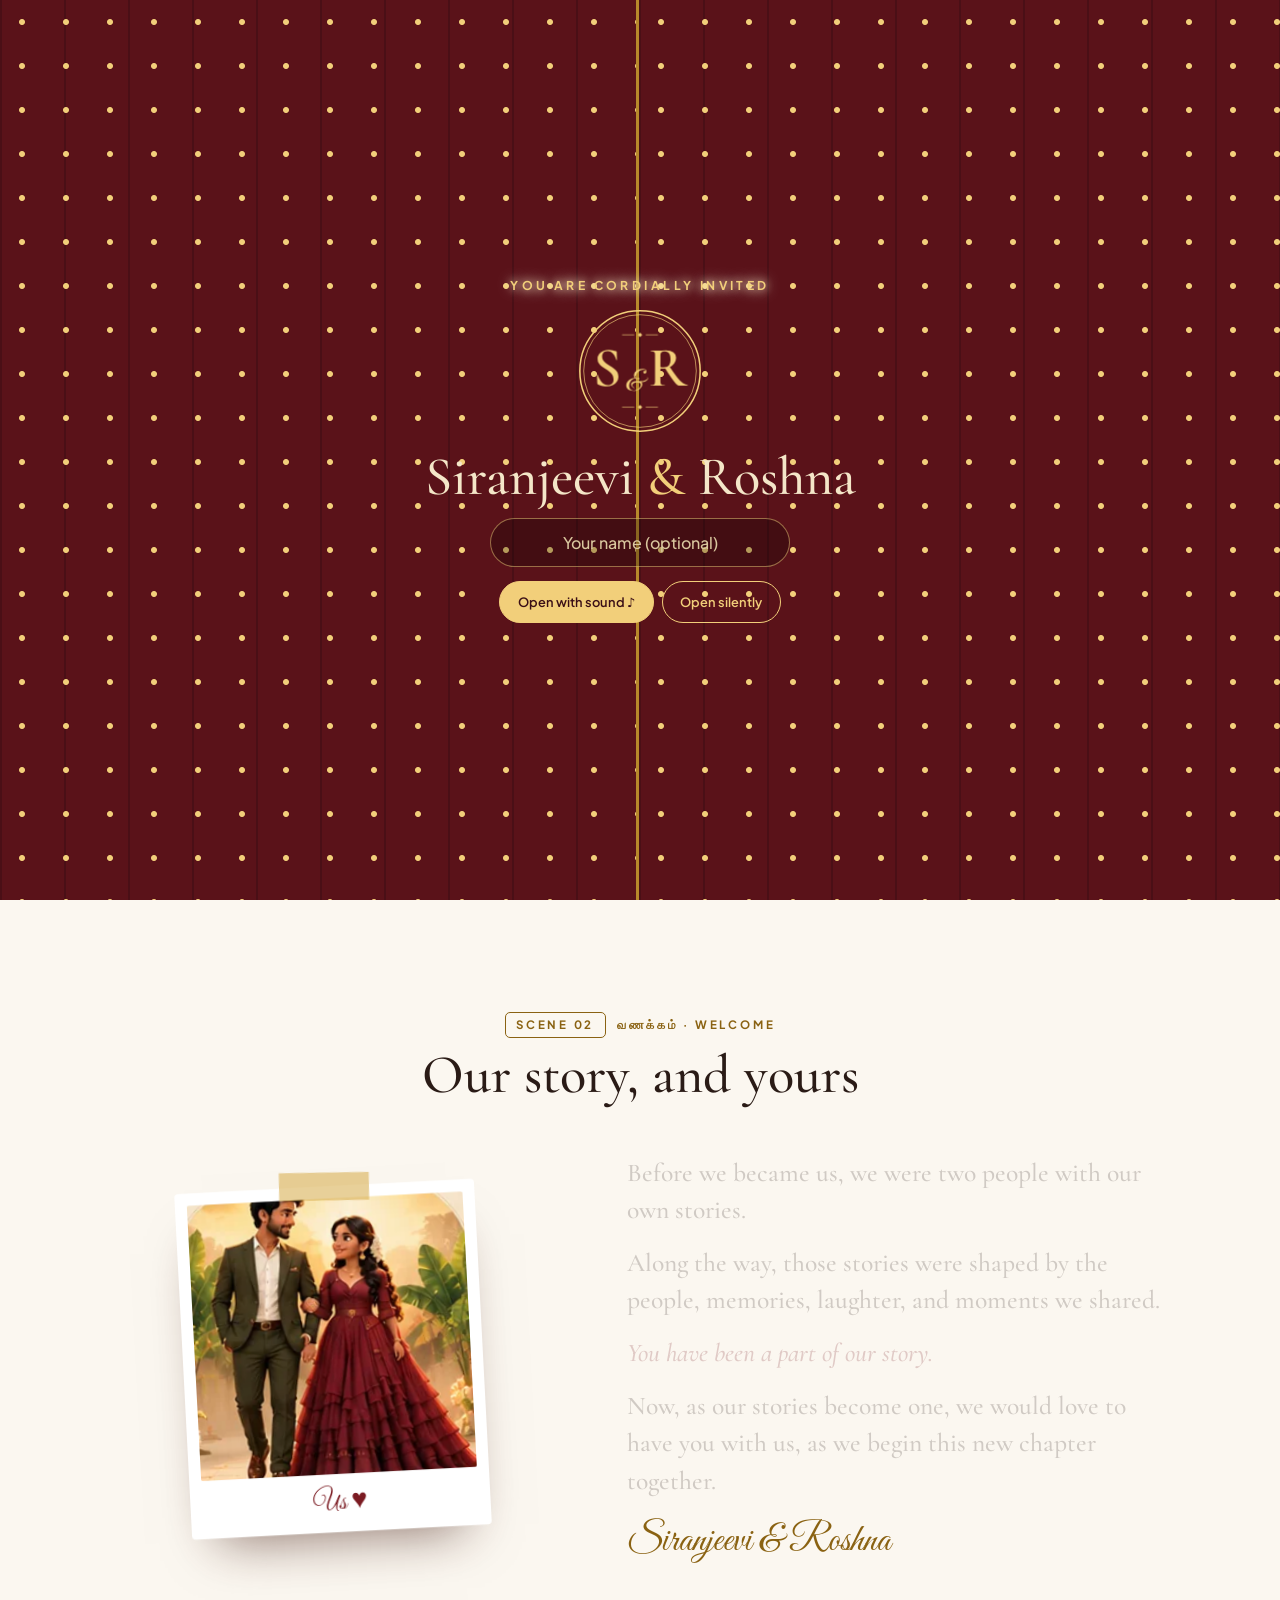
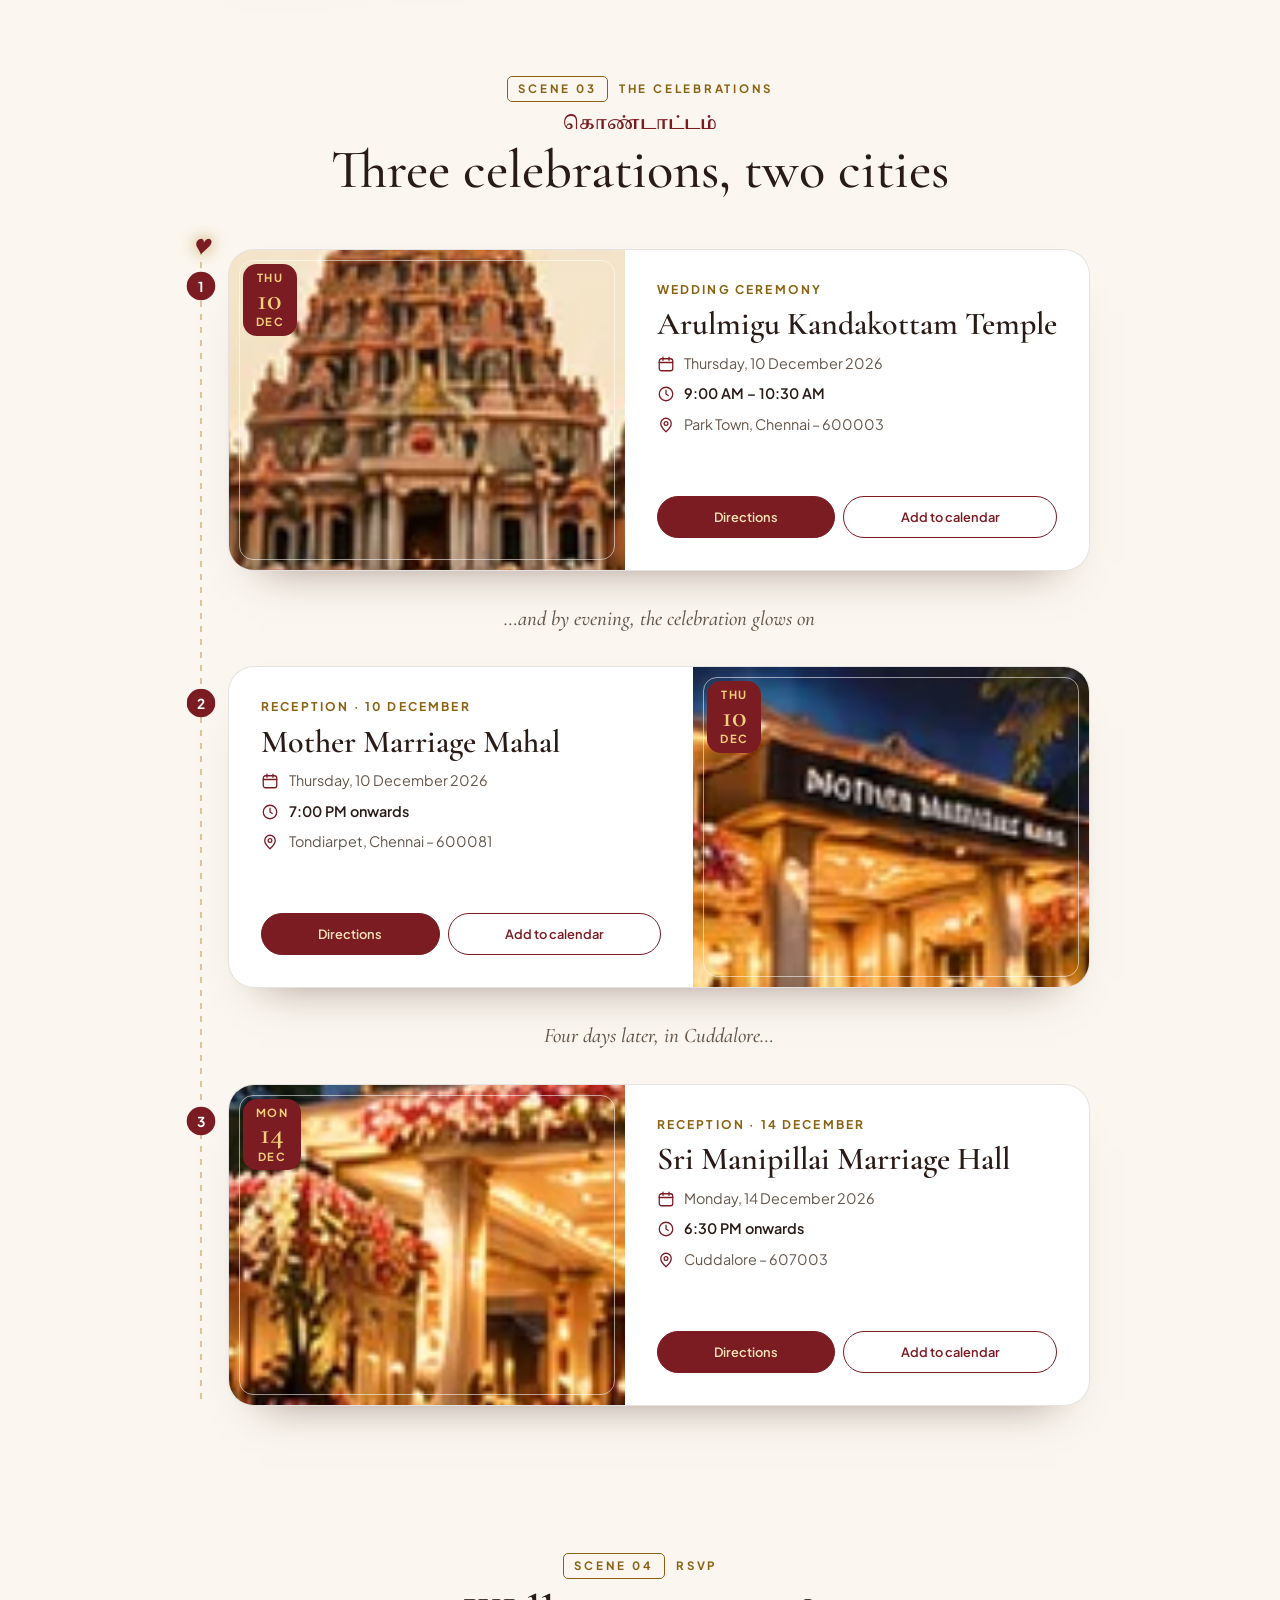
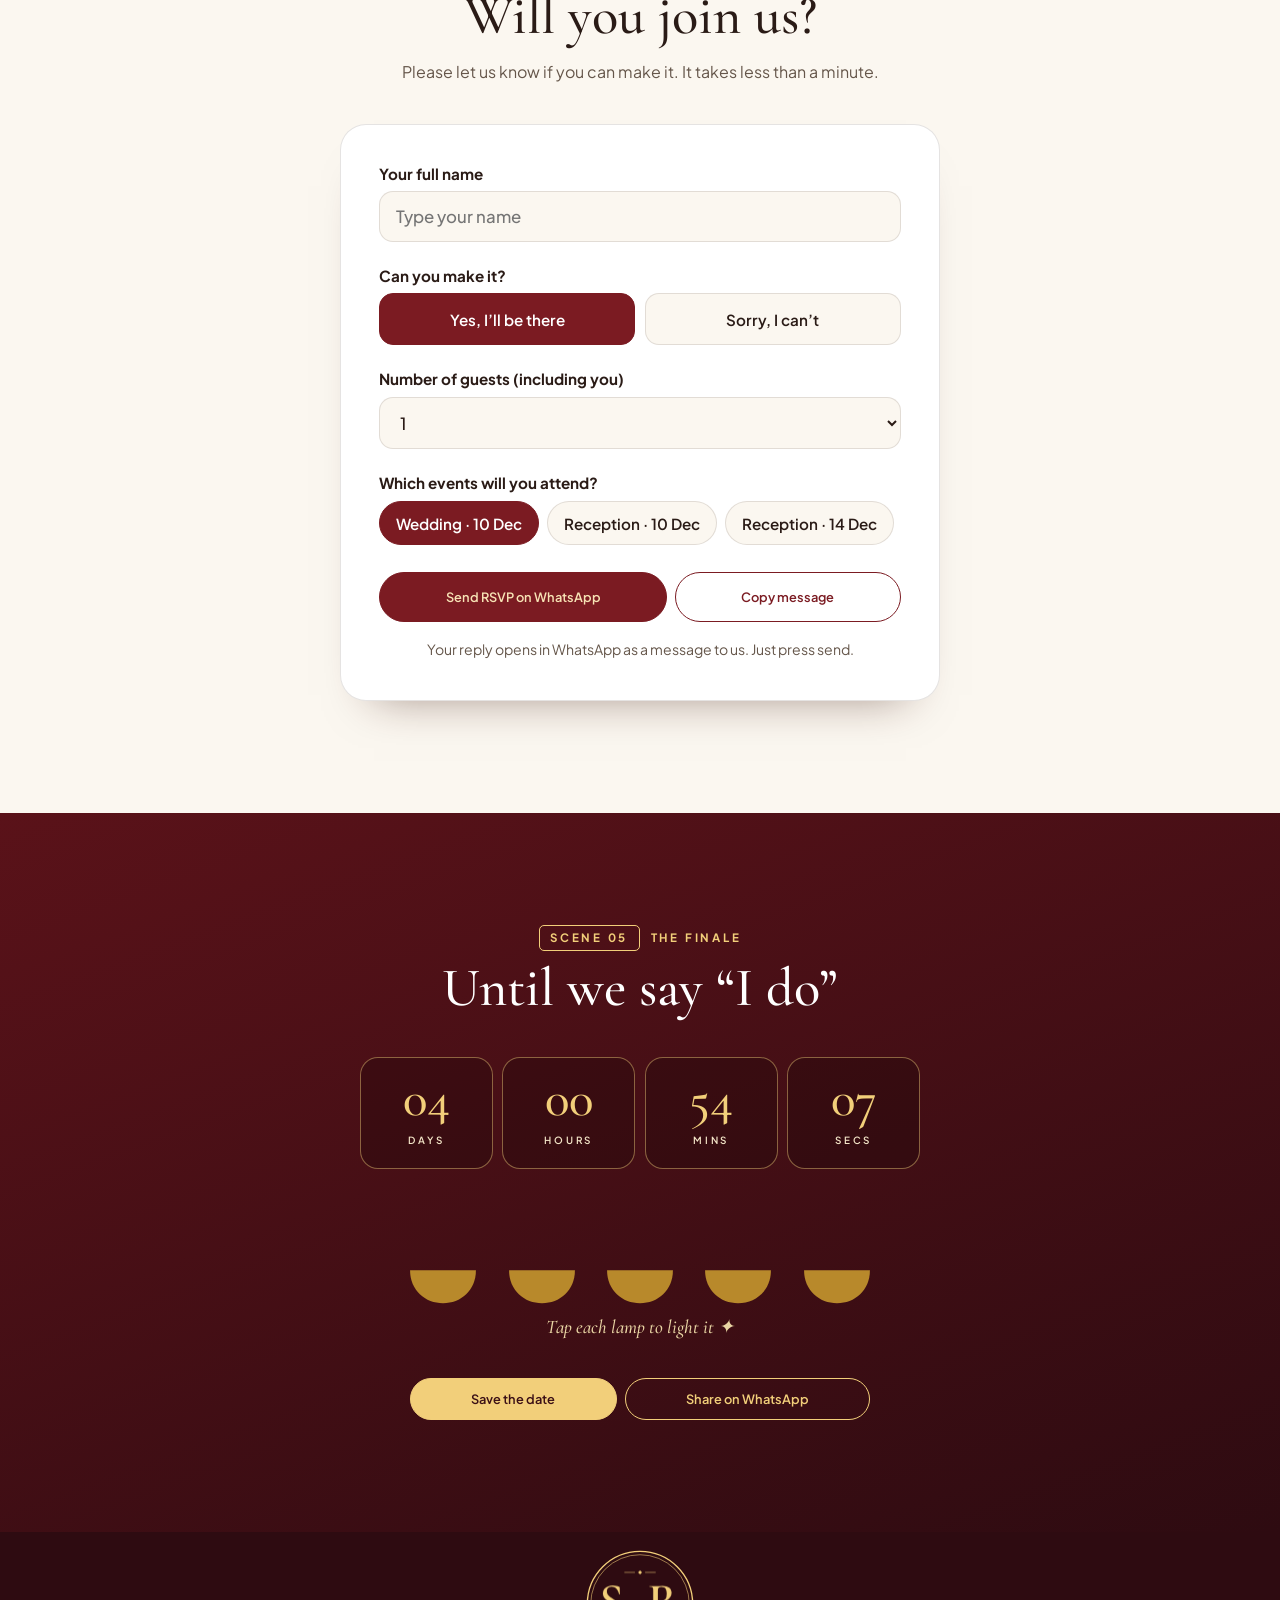
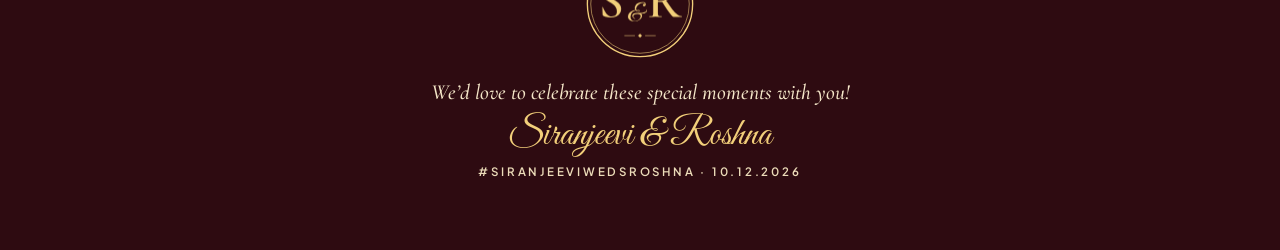
==== index.html @ 7386d0c7 "Rename Siranjeevi & Roshna · Wedding Storyboard.html to index.html" ====
<!DOCTYPE html>
<html lang="en">
<head>
<meta charset="utf-8">
<meta name="viewport" content="width=device-width, initial-scale=1, viewport-fit=cover">
<meta name="theme-color" content="#2e0b11">
<title>Siranjeevi &amp; Roshna · Wedding Storyboard</title>
<link rel="preconnect" href="https://fonts.googleapis.com"><link rel="preconnect" href="https://fonts.gstatic.com" crossorigin>
<link href="https://fonts.googleapis.com/css2?family=Cormorant+Garamond:ital,wght@0,500;0,600;1,500&family=Great+Vibes&family=Noto+Serif+Tamil:wght@600&family=Plus+Jakarta+Sans:wght@400;500;600;700&display=swap" rel="stylesheet">
<style>
:root{box-sizing:border-box;padding-top:env(safe-area-inset-top,0px);padding-bottom:env(safe-area-inset-bottom,0px);color-scheme:light dark;
--bg:#FBF7F0;--ink:#2A1B16;--mute:#65564a;--gt:#8a6212;--card:#fff;--line:rgba(42,27,22,.12);--mar:#7B1B22;--btn:#7B1B22;--gold:#B8892B;--nav:rgba(251,247,240,.82);
--sans:'Plus Jakarta Sans',system-ui,sans-serif;--serif:'Cormorant Garamond',Georgia,serif;--tam:'Noto Serif Tamil',serif;--script:'Great Vibes',cursive}
@media(prefers-color-scheme:dark){:root:not([data-theme="light"]){--bg:#17110f;--ink:#f1e6d3;--mute:#d2c3ad;--gt:#e2b85a;--card:#221815;--line:rgba(241,230,211,.14);--mar:#e49a9f;--nav:rgba(23,17,15,.82)}}
:root[data-theme="dark"]{--bg:#17110f;--ink:#f1e6d3;--mute:#d2c3ad;--gt:#e2b85a;--card:#221815;--line:rgba(241,230,211,.14);--mar:#e49a9f;--nav:rgba(23,17,15,.82)}
*,*::before,*::after{box-sizing:inherit}
html{scroll-behavior:smooth;scroll-padding-top:calc(env(safe-area-inset-top,0px) + 20px);background:linear-gradient(#c4743a 50%,#2e0b11 50%);min-height:100%}
body{margin:0;background:var(--bg);color:var(--ink);font:400 1rem/1.65 var(--sans);overflow-x:hidden;-webkit-font-smoothing:antialiased}
.L{position:absolute;will-change:transform}
a:focus-visible,button:focus-visible{outline:2px solid var(--gold);outline-offset:3px}

/* hero */
.hero{--H:clamp(640px,100svh,1000px);position:relative;height:var(--H);overflow:hidden;background:#c4743a}
.hbg{left:0;right:0;top:-12%;bottom:0}
.hbg::before{content:"";position:absolute;inset:0;background:var(--bg-img) center/cover;filter:blur(28px) brightness(.85);scale:1.2}
.himg{position:absolute;top:0;left:50%;translate:-50% 0;height:100%;width:auto;max-width:none;display:block;animation:kb 20s ease-in-out infinite alternate;-webkit-mask-image:linear-gradient(90deg,transparent,#000 10%,#000 90%,transparent);mask-image:linear-gradient(90deg,transparent,#000 10%,#000 90%,transparent)}
@keyframes kb{to{scale:1.05}}
.hero::after{content:"";position:absolute;inset:auto 0 0;height:34%;background:linear-gradient(transparent,rgba(30,12,6,.6));pointer-events:none}
.hero-t{position:absolute;left:0;right:0;top:9%;text-align:center;padding:0 1rem;z-index:2;color:#2b1a12}
.hero-t::before{content:"";position:absolute;inset:-34px 2% -22px;background:radial-gradient(ellipse at center,rgba(255,247,226,.95) 0,rgba(255,247,226,.88) 50%,rgba(255,247,226,0) 76%);z-index:-1}
.kick{margin:0;font:700 .76rem var(--sans);letter-spacing:.28em;text-transform:uppercase;text-shadow:0 0 8px #fff4d6,0 0 16px #fff4d6}
.hero h1{margin:.5rem 0;font:500 clamp(3rem,min(14vw,9svh),5.4rem)/.95 var(--serif)}
.hero h1 span{display:block}.hero h1 em{display:block;font-size:.5em;color:#a8761e;line-height:1.1}
.hero-t>*{animation:up 1.2s cubic-bezier(.2,.7,.2,1) both}.hero-t>:nth-child(2){animation-delay:.2s}.hero-t>:nth-child(3){animation-delay:.4s}
@keyframes up{from{opacity:0;translate:0 22px}}
.hero-b{position:absolute;left:0;right:0;bottom:calc(1.3rem);display:flex;flex-direction:column;align-items:center;gap:.8rem;z-index:2}
.chip{display:flex;flex-wrap:wrap;justify-content:center;gap:.2rem .8rem;padding:.6rem 1.1rem;border-radius:30px;background:rgba(30,12,6,.42);backdrop-filter:blur(8px);-webkit-backdrop-filter:blur(8px);border:1px solid rgba(255,230,170,.4);color:#fff;font:600 .74rem var(--sans);letter-spacing:.04em;white-space:nowrap}
.chip span+span::before{content:"·";margin-right:.8rem;color:#f2cf7a}
.cue{color:#fff;font:600 .66rem var(--sans);letter-spacing:.3em;text-transform:uppercase;text-decoration:none;animation:bob 1.8s ease-in-out infinite}
@keyframes bob{50%{translate:0 6px}}

/* sections */
.sec{position:relative;padding:clamp(4rem,10vw,7rem) 1.25rem}
.wrap{max-width:1040px;margin:0 auto}
.eb{margin:0;text-align:center;font:700 .76rem var(--sans);letter-spacing:.28em;text-transform:uppercase;color:var(--gt)}
h2{margin:.5rem 0 0;text-align:center;font:500 clamp(2.2rem,6vw,3.4rem)/1.1 var(--serif)}
.ta{display:block;margin-bottom:.2rem;font:600 1.1rem var(--tam);color:var(--mar)}
.lead{max-width:540px;margin:.8rem auto 0;text-align:center;color:var(--mute)}

/* note */
.split{display:grid;gap:3rem;align-items:center;margin-top:3rem}
.polaroid{position:relative;width:min(300px,78%);margin:0 auto;background:#fff;padding:12px 12px 58px;rotate:-3deg;box-shadow:0 30px 50px -28px rgba(60,20,10,.6);border-radius:4px}
.polaroid::before{content:"";position:absolute;left:50%;top:-14px;width:90px;height:28px;translate:-50% 0;rotate:2deg;background:rgba(214,170,70,.55)}
.polaroid img{display:block;width:100%;aspect-ratio:1;object-fit:cover;border-radius:2px}
.polaroid span{position:absolute;left:0;right:0;bottom:12px;text-align:center;font:400 1.7rem var(--script);color:#7B1B22}
.note p{margin:0 0 1rem;font:500 clamp(1.3rem,3.4vw,1.6rem)/1.45 var(--serif)}
.note p:nth-child(3){font-style:italic;color:var(--mar)}
.sig{font:400 2.4rem/1.2 var(--script);color:var(--gt);margin-top:1.2rem}
@media(min-width:860px){.split{grid-template-columns:1fr 1.25fr;gap:5rem}}

/* events */
.grid{display:grid;gap:1.4rem;margin-top:3rem}
@media(min-width:860px){.grid{grid-template-columns:repeat(3,1fr)}}
.ec{display:flex;flex-direction:column;background:var(--card);border:1px solid var(--line);border-radius:26px;overflow:hidden;box-shadow:0 28px 44px -34px rgba(60,20,10,.5)}
.ph{position:relative;aspect-ratio:16/10;background:#e9d9b8}
.ph img{width:100%;height:100%;object-fit:cover;display:block}
.dt{position:absolute;left:14px;top:14px;padding:.45rem .8rem;border-radius:14px;background:var(--btn);color:#f2cf7a;text-align:center;font:700 .62rem/1.2 var(--sans);letter-spacing:.14em}
.dt small{display:block;font-size:.7rem}.dt b{display:block;font:600 1.9rem/1 var(--serif);letter-spacing:0}
.bd{display:flex;flex-direction:column;gap:.6rem;flex:1;padding:1.3rem 1.3rem 1.4rem}
.tag{font:700 .75rem var(--sans);letter-spacing:.18em;text-transform:uppercase;color:var(--gt)}
.bd h3{margin:0;font:600 1.7rem/1.15 var(--serif)}
.ro{display:flex;gap:.6rem;align-items:flex-start;font-size:.9rem;line-height:1.45;color:var(--mute)}
.ro b{color:var(--ink);font-weight:600}
.ro svg{width:18px;height:18px;flex:none;margin-top:2px;fill:none;stroke:var(--mar);stroke-width:1.7;stroke-linecap:round;stroke-linejoin:round}
.btns{display:flex;flex-wrap:wrap;gap:.5rem;margin-top:auto;padding-top:.8rem}
.b{cursor:pointer;display:inline-flex;align-items:center;justify-content:center;gap:.4rem;flex:1 1 auto;padding:.75rem 1.1rem;border-radius:30px;font:600 .8rem var(--sans);text-decoration:none;border:1px solid var(--btn);color:var(--btn);background:transparent;transition:.25s}
.b.s{background:var(--btn);color:#f7e3b5}.b:hover{background:#a3262f;border-color:#a3262f;color:#fff}
@media(prefers-color-scheme:dark){:root:not([data-theme="light"]) .b:not(.s){color:#f0c0c4;border-color:#f0c0c4}}

/* countdown + footer */
#date{background:linear-gradient(160deg,#5a1219,#2e0b11);color:#f4e6c8;text-align:center}
#date h2{color:#fff}#date .ta{color:#f2cf7a}
.cd{display:grid;grid-template-columns:repeat(4,1fr);gap:.6rem;max-width:560px;margin:2.4rem auto}
.cd div{border:1px solid rgba(242,207,122,.45);border-radius:18px;padding:1rem 0;background:rgba(0,0,0,.2)}
.cd strong{display:block;font:500 clamp(2.2rem,9vw,3.2rem)/1 var(--serif);color:#f2cf7a}
.cd small{font:600 .62rem var(--sans);letter-spacing:.28em;text-transform:uppercase}
#date .btns{justify-content:center;max-width:460px;margin:0 auto}
#date .b{color:#f2cf7a;border-color:#f2cf7a}#date .b.s{background:#f2cf7a;color:#3a0f16}
footer{background:#2e0b11;color:#f4e6c8;text-align:center;padding:1rem 1.25rem 4rem}
.seal{display:block;width:112px;height:112px;margin:0 auto 1.2rem}
footer .sig{margin:0;color:#f2cf7a}footer p{margin:.4rem 0}
.hash{font:600 .72rem var(--sans);letter-spacing:.24em;text-transform:uppercase;color:#ecdcb9}

/* rsvp */
.rf{max-width:600px;margin:2.4rem auto 0;background:var(--card);border:1px solid var(--line);border-radius:26px;padding:clamp(1.3rem,5vw,2.4rem);box-shadow:0 28px 44px -34px rgba(60,20,10,.5)}
.fd{margin:0 0 1.5rem;border:0;padding:0;min-width:0}
.fd label,.fd legend{display:block;margin:0 0 .55rem;padding:0;font:700 .95rem var(--sans);color:var(--ink)}
.rf input[type=text],.rf select{width:100%;font:500 1.05rem var(--sans);color:var(--ink);background:var(--bg);border:1.5px solid var(--line);border-radius:14px;padding:.85rem 1rem;outline:0}
.rf input[type=text]:focus,.rf select:focus{border-color:var(--btn)}
.seg{display:grid;grid-template-columns:1fr 1fr;gap:.6rem}.chs{display:flex;flex-wrap:wrap;gap:.5rem}
.seg label,.chs label{margin:0;position:relative}.seg input,.chs input{position:absolute;opacity:0}
.seg span,.chs span{display:flex;align-items:center;justify-content:center;text-align:center;min-height:52px;padding:.6rem .8rem;border:1.5px solid var(--line);border-radius:14px;font:600 .95rem var(--sans);color:var(--ink);background:var(--bg);cursor:pointer;transition:.2s}
.chs span{min-height:44px;border-radius:24px;padding:.5rem 1rem}
.seg input:checked+span,.chs input:checked+span{background:var(--btn);border-color:var(--btn);color:#fff}
.seg input:focus-visible+span,.chs input:focus-visible+span{outline:2px solid var(--gold);outline-offset:2px}
#res{display:none;margin-top:1.2rem;padding:1rem 1.1rem;border-radius:14px;background:var(--bg);border:1.5px dashed var(--gt);white-space:pre-wrap;font-size:.95rem;color:var(--ink)}
.rf .btns{padding-top:.2rem}.rf .b{min-height:50px}
.hint{text-align:center;color:var(--mute);font-size:.88rem;margin:1rem 0 0}
/* motion */
.prog{position:fixed;top:0;left:0;right:0;height:3px;z-index:60;background:linear-gradient(90deg,#b8892b,#f2cf7a);transform-origin:0 50%;scale:0 1}
.lg-r{stroke-dasharray:600;stroke-dashoffset:600;animation:draw 2.2s .2s cubic-bezier(.6,.1,.2,1) forwards}
.lg-r2{stroke-dasharray:560;stroke-dashoffset:560;animation:draw 2.2s .5s cubic-bezier(.6,.1,.2,1) forwards}
@keyframes draw{to{stroke-dashoffset:0}}
.lg-l{opacity:0;animation:fadeIn 1s 1.1s forwards}@keyframes fadeIn{to{opacity:1}}
.brand{transition:scale .35s}.brand:hover{scale:1.1}
.seal{transition:rotate 1s cubic-bezier(.2,.7,.2,1)}.seal:hover{rotate:360deg}
.pt{position:absolute;inset:0;overflow:hidden;pointer-events:none;z-index:1}
.pt i{position:absolute;top:-20px;width:11px;height:7px;border-radius:70% 30% 70% 30%;opacity:.9;animation:fall var(--d) linear infinite}
@keyframes fall{to{transform:translate3d(var(--x),105svh,0) rotate(540deg)}}
.himg{margin-left:calc(var(--mx,0)*-18px);margin-top:calc(var(--my,0)*-8px);transition:margin .4s ease-out}
.hero-t{transform:translate(calc(var(--mx,0)*10px),calc(var(--my,0)*6px));transition:transform .4s ease-out}
.ec.rv{transition:opacity .9s,translate .9s cubic-bezier(.2,.7,.2,1),transform .25s ease-out,box-shadow .35s}
.ec:hover{box-shadow:0 36px 50px -30px rgba(60,20,10,.6)}
.ph{overflow:hidden}.ph img{transition:scale .9s cubic-bezier(.2,.7,.2,1)}.ec:hover .ph img{scale:1.08}
.ph::after{content:"";position:absolute;inset:0;background:linear-gradient(105deg,transparent 40%,rgba(255,255,255,.35) 50%,transparent 60%);translate:-120% 0;transition:translate .9s;pointer-events:none}
.ec:hover .ph::after{translate:120% 0}
.dt{transition:scale .3s cubic-bezier(.3,1.6,.5,1)}.ec:hover .dt{scale:1.1}
.b{position:relative;overflow:hidden}.b:hover{translate:0 -2px}.b:active{scale:.97}
.rpl{position:absolute;border-radius:50%;background:rgba(255,255,255,.45);scale:0;animation:rp .6s ease-out forwards;pointer-events:none}
@keyframes rp{to{scale:4;opacity:0}}
.polaroid{cursor:pointer;transition:rotate .5s cubic-bezier(.3,1.6,.5,1),scale .4s}.polaroid:hover{rotate:0deg;scale:1.04}
.heart{position:fixed;z-index:70;pointer-events:none;font-size:1.5rem;animation:hf 1.4s ease-out forwards}
@keyframes hf{to{transform:translate(var(--x),-170px) rotate(var(--r));opacity:0}}
.conf{position:fixed;top:-16px;z-index:80;width:9px;height:14px;border-radius:2px;pointer-events:none;animation:cf var(--d) ease-in forwards}
@keyframes cf{to{transform:translate3d(var(--x),110vh,0) rotate(var(--r))}}
.cd strong{width:fit-content;margin:0 auto}.cd strong.flip{animation:flip .5s}
@keyframes flip{from{opacity:0;translate:0 -40%}}
.side a.on::before{animation:pulse 2s infinite}@keyframes pulse{50%{box-shadow:0 0 0 6px rgba(123,27,34,.2)}}
.rv-l{translate:-40px 0}.rv-r{translate:40px 0}
@media(prefers-reduced-motion:reduce){.pt,.prog,.conf,.heart{display:none}.lg-r,.lg-r2{animation:none;stroke-dashoffset:0}.lg-l{animation:none;opacity:1}.himg,.hero-t{transition:none}.ec:hover .ph img{scale:none}.side a.on::before{animation:none}}
.rv{opacity:0;translate:0 26px;transition:opacity .9s,translate .9s cubic-bezier(.2,.7,.2,1)}.rv.in{opacity:1;translate:none}
@media(prefers-reduced-motion:reduce){.rv{opacity:1;translate:none;transition:none}.himg,.hero-t>*,.cue{animation:none}html{scroll-behavior:auto}}

body.lock{overflow:hidden}body.lock .hero-t>*{animation-play-state:paused}
#gate{position:fixed;inset:0;z-index:100;display:grid;place-items:center;perspective:1500px;overflow:hidden;transition:visibility 0s 2s}
#gate.go{visibility:hidden;pointer-events:none}
.door{position:absolute;top:0;bottom:0;width:50.3%;background:radial-gradient(circle,#f2cf7a 0 2.5px,transparent 3.5px) 0 0/44px 44px,repeating-linear-gradient(90deg,#4a0f16 0 2px,#5a1219 2px 64px);transition:transform 1.8s cubic-bezier(.7,0,.2,1)}
.door.l{left:0;transform-origin:0 50%;border-right:3px solid #b8892b}.door.r{right:0;transform-origin:100% 50%;border-left:3px solid #b8892b}
#gate.go .l{transform:rotateY(-110deg)}#gate.go .r{transform:rotateY(110deg)}
.gc{position:relative;z-index:2;display:grid;justify-items:center;gap:.9rem;padding:1.5rem;text-align:center;color:#f4e6c8;transition:opacity .6s,scale 1.2s}
#gate.go .gc{opacity:0;scale:1.5}.gl{width:128px;height:128px}
.gh{margin:0;font:500 clamp(2.2rem,9vw,3.4rem)/1 var(--serif)}.gh em{color:#f2cf7a;font-style:normal}
#gn{width:min(300px,80vw);padding:.8rem 1.1rem;border-radius:30px;border:1px solid rgba(242,207,122,.5);background:rgba(0,0,0,.25);color:#fff;font:500 1rem var(--sans);text-align:center;outline:0}
#gn::placeholder{color:#d9c79e}#gn:focus{border-color:#f2cf7a}
#gate .b{color:#f2cf7a;border-color:#f2cf7a}#gate .b.s{background:#f2cf7a;color:#3a0f16}#gate .btns{justify-content:center;padding:0}
.brand{position:fixed;top:calc(env(safe-area-inset-top,0px) + 12px);left:12px;z-index:50;width:48px;height:48px;padding:5px;border-radius:50%;background:var(--nav);backdrop-filter:blur(12px);-webkit-backdrop-filter:blur(12px);border:1px solid var(--line);color:var(--mar);--ring:var(--gt);transition:scale .35s}.brand:hover{scale:1.1}.brand svg{display:block;width:100%;height:100%}
.hud{position:fixed;top:calc(env(safe-area-inset-top,0px) + 12px);right:12px;z-index:50;display:flex;align-items:center;gap:.6rem;height:48px;padding:0 .4rem 0 1rem;border-radius:30px;background:var(--nav);backdrop-filter:blur(12px);-webkit-backdrop-filter:blur(12px);border:1px solid var(--line);font:700 .7rem var(--sans);letter-spacing:.14em;text-transform:uppercase}
.hud em{display:none;font-style:normal;color:var(--gt)}@media(min-width:600px){.hud em{display:inline}}
#sg{display:flex;gap:4px}#sg button{width:14px;height:6px;border:0;padding:0;border-radius:4px;background:var(--line);cursor:pointer;transition:.3s}#sg button.on{width:30px;background:var(--mar)}
#mt{width:36px;height:36px;border:0;border-radius:50%;background:none;color:var(--ink);font-size:1.05rem;cursor:pointer}#mt.off{opacity:.4}
.hero{cursor:pointer}.sun{left:50%;top:4%;width:min(80vw,560px);aspect-ratio:1;translate:-50% 0;background:radial-gradient(circle,rgba(255,214,120,.75),transparent 65%);mix-blend-mode:screen;pointer-events:none}
.pet{position:fixed;z-index:90;width:12px;height:8px;border-radius:70% 30%;pointer-events:none;animation:pf 2s cubic-bezier(.3,.6,.5,1) forwards}
@keyframes pf{35%{transform:translate(calc(var(--x)*.5),-110px) rotate(calc(var(--r)*.4))}to{transform:translate(var(--x),260px) rotate(var(--r));opacity:0}}
.slate{display:flex;align-items:center;justify-content:center;gap:.7rem;margin:0;font:700 .72rem var(--sans);letter-spacing:.24em;text-transform:uppercase;color:var(--gt)}
.slate b{padding:.28rem .65rem;border:1.5px solid currentColor;border-radius:5px;font-weight:700}
.note p span{transition:opacity .35s}
.grid{display:block;position:relative;max-width:900px;margin:3rem auto 0;padding-left:38px}
.grid::before{content:"";position:absolute;left:10px;top:0;bottom:0;width:2px;background:repeating-linear-gradient(var(--gold) 0 6px,transparent 6px 13px);opacity:.45}
.sp{position:absolute;left:10px;top:0;width:2px;height:calc(var(--pg,0)*100%);background:linear-gradient(var(--gold),var(--mar))}
.sp::after{content:"♥";position:absolute;left:50%;bottom:-8px;translate:-50% 0;font-size:1.3rem;line-height:1;color:var(--mar);filter:drop-shadow(0 0 8px var(--gold));animation:hb 1.2s infinite}
@keyframes hb{50%{scale:1.3}}
.st{position:relative;margin-bottom:2.2rem}
.mk{position:absolute;left:-38px;top:26px;width:22px;height:22px;display:grid;place-items:center;border-radius:50%;background:var(--bg);border:2px solid var(--gold);font:700 .66rem var(--sans);color:var(--gt);transition:.6s}
.ec.in~.mk{background:var(--mar);border-color:var(--mar);color:#fff;scale:1.3}
.it{margin:0 0 2.2rem;text-align:center;font:italic 500 1.3rem var(--serif);color:var(--mute)}
.ph img{height:126%;margin-top:-13%}
.ph::before{content:"";position:absolute;inset:10px;z-index:2;border:1px solid rgba(255,255,255,.55);border-radius:14px;pointer-events:none}
@media(min-width:860px){.ec{flex-direction:row}.ph{flex:0 0 46%;aspect-ratio:auto;min-height:320px}.st:nth-of-type(even) .ec{flex-direction:row-reverse}.bd{padding:2rem;justify-content:center}.bd h3{font-size:2rem}}
.lamps{display:flex;justify-content:center;gap:clamp(.4rem,3vw,1.4rem);margin:2rem 0 .4rem}
.lamp{width:clamp(52px,14vw,76px);padding:0;border:0;background:none;cursor:pointer;transition:scale .3s}.lamp:hover{scale:1.08}.lamp svg{display:block;width:100%;overflow:visible}
.lamp .bw{fill:#b8892b}.lamp .fl{fill:#ffcf5a;opacity:0;transform-box:fill-box;transform-origin:50% 100%;scale:.2;transition:.6s cubic-bezier(.3,1.6,.5,1)}
.lamp.on .fl{opacity:1;scale:1;animation:fk 1s ease-in-out infinite alternate;filter:drop-shadow(0 0 10px #ffb938)}
@keyframes fk{to{scale:1.1 .92;rotate:-3deg}}
.lh{margin:0 0 1rem;color:#e9d5a4;font:italic 500 1.2rem var(--serif);min-height:1.8em}
#date.lit{background:radial-gradient(circle at 50% 65%,#80301c,#2e0b11 72%)}
@media(prefers-reduced-motion:reduce){.door,.gc{transition:none}.sp::after,.lamp.on .fl{animation:none}}
</style>
</head>
<body class="lock">
<div class="prog" id="prog"></div>
<svg width="0" height="0" style="position:absolute" aria-hidden="true"><symbol id="logo" viewBox="0 0 200 200"><circle class="lg-r" cx="100" cy="100" r="94" fill="none" stroke="var(--ring,#B8892B)" stroke-width="2.4"/><circle class="lg-r2" cx="100" cy="100" r="88" fill="none" stroke="var(--ring,#B8892B)" stroke-width="1"/><g class="lg-l"><path d="M100 40l3.5 3.5-3.5 3.5-3.5-3.5zM100 153l3.5 3.5-3.5 3.5-3.5-3.5z" fill="var(--ring,#B8892B)"/><path d="M72 43.5h19M109 43.5h19M72 156.5h19M109 156.5h19" stroke="var(--ring,#B8892B)" stroke-width="1"/><path d="M40.8 77.4Q40.8 80.8 42.5 83.3Q44.3 85.9 47.1 87.9Q49.9 89.9 53.0 91.9Q56.3 93.9 59.3 96.2Q62.3 98.4 64.3 101.4Q66.3 104.4 66.3 108.6Q66.3 113.1 63.9 116.6Q61.6 120.1 57.4 122.1Q53.2 124.1 47.6 124.1Q45.2 124.1 42.6 123.6Q40.0 123.1 37.7 122.4Q35.5 121.6 34.1 120.7Q33.7 120.4 33.5 120.1Q33.3 119.8 33.2 119.0L32.7 105.7Q32.6 105.3 33.1 105.2Q33.6 105.2 33.7 105.5Q34.7 108.2 36.1 111.2Q37.6 114.1 39.5 116.6Q41.5 119.0 44.0 120.6Q46.5 122.1 49.8 122.1Q52.0 122.1 54.0 121.3Q56.1 120.5 57.4 118.6Q58.7 116.6 58.7 113.2Q58.7 109.0 56.8 106.0Q55.0 103.1 52.1 100.9Q49.2 98.7 46.0 96.8Q42.9 94.8 40.1 92.7Q37.2 90.5 35.5 87.8Q33.7 85.0 33.7 81.1Q33.7 76.2 36.3 73.1Q39.0 70.0 43.1 68.5Q47.2 67.0 51.4 67.0Q54.4 67.0 57.3 67.6Q60.3 68.1 62.4 69.0Q63.3 69.3 63.5 69.8Q63.7 70.2 63.7 70.7L64.0 82.6Q64.0 82.9 63.5 83.0Q63.1 83.1 63.0 82.8Q62.5 81.5 61.6 79.2Q60.7 76.9 59.2 74.5Q57.6 72.1 55.2 70.4Q52.8 68.8 49.4 68.8Q46.8 68.8 44.8 69.8Q42.9 70.9 41.9 72.8Q40.8 74.7 40.8 77.4Z" fill="currentColor"/><path d="M90.1 131.1Q86.2 131.1 83.6 129.9Q81.0 128.6 79.7 126.6Q78.5 124.6 78.5 122.4Q78.5 119.8 80.0 117.3Q81.5 114.8 84.5 113.0Q87.5 111.2 91.9 110.7Q91.3 109.9 90.9 108.7Q90.6 107.6 90.6 106.6Q90.7 104.2 92.0 102.3Q93.3 100.4 95.4 99.1Q97.5 97.9 99.9 97.2Q102.3 96.5 104.4 96.5Q105.7 96.5 107.0 96.9Q108.4 97.2 109.3 98.1Q110.2 99.0 110.2 100.6Q110.2 101.9 109.4 103.0Q108.6 104.0 107.4 104.0Q106.5 104.0 105.8 103.4Q105.2 102.7 105.2 101.9Q105.2 100.9 105.8 100.3Q106.4 99.7 107.4 99.7Q107.8 99.7 108.3 100.0Q108.8 100.2 109.0 100.5Q109.0 100.3 109.0 100.0Q109.0 98.8 108.0 98.3Q107.0 97.8 105.8 97.8Q104.0 97.8 101.6 98.7Q99.1 99.6 96.8 101.6Q96.0 102.3 95.1 103.5Q94.2 104.7 93.6 106.1Q93.0 107.4 93.0 108.8Q93.0 109.9 93.4 110.6Q94.1 110.6 95.0 110.6Q95.9 110.5 96.9 110.5Q98.1 110.5 98.8 111.0Q99.4 111.5 99.4 112.2Q99.4 112.6 98.9 113.0Q98.3 113.5 97.1 113.5Q95.6 113.5 94.4 112.8Q93.2 112.1 92.5 111.4Q89.5 111.8 87.3 113.7Q85.2 115.5 84.1 118.0Q83.0 120.5 83.0 123.0Q83.0 125.0 83.8 126.7Q84.5 128.4 86.1 129.4Q87.7 130.5 90.1 130.5Q92.5 130.5 94.6 129.6Q96.6 128.7 98.1 127.3Q99.6 125.8 100.4 124.2Q101.2 122.7 101.2 121.3Q101.2 120.1 100.3 119.3Q99.5 118.5 98.1 118.1Q96.7 117.7 95.2 117.7Q93.6 117.7 92.0 118.1Q90.4 118.6 89.3 119.5Q88.2 120.4 87.9 121.7Q87.9 121.8 87.9 121.9Q87.9 122.1 87.9 122.1Q87.9 123.2 88.7 124.1Q89.4 125.1 91.0 126.0Q91.4 126.1 91.4 126.7Q91.4 127.2 91.0 126.9Q88.5 125.6 87.3 124.0Q86.1 122.4 86.1 121.0Q86.1 118.9 88.3 117.4Q90.6 115.9 94.7 115.9H102.8Q103.6 115.9 105.0 115.6Q106.5 115.3 108.0 114.7Q109.5 114.0 110.6 113.2Q111.7 112.3 111.7 111.2Q111.7 110.6 111.3 110.0Q111.2 109.8 111.2 109.6Q111.2 109.4 111.4 109.4Q111.6 109.4 111.7 109.6Q112.4 110.6 112.4 111.7Q112.4 112.9 111.5 114.0Q110.6 115.0 109.1 115.8Q107.6 116.6 105.7 117.0Q103.9 117.5 101.9 117.4Q102.8 118.1 103.2 119.1Q103.6 120.0 103.6 121.0Q103.6 122.7 102.6 124.5Q101.6 126.2 99.8 127.7Q97.9 129.2 95.5 130.1Q93.0 131.1 90.1 131.1ZM97.1 112.7Q98.7 112.7 98.7 112.1Q98.7 111.8 98.3 111.6Q97.9 111.3 97.2 111.3Q97.0 111.2 96.3 111.2Q95.7 111.2 95.0 111.2Q94.2 111.2 93.8 111.2Q94.9 112.7 97.1 112.7Z" fill="var(--ring,#B8892B)"/><path d="M160.4 123.0Q159.0 123.0 155.9 119.7Q152.9 116.3 148.5 110.0Q144.2 103.8 138.8 95.0L145.8 92.9Q153.0 103.5 158.1 109.9Q163.1 116.3 167.0 119.1Q171.0 121.9 174.6 121.9Q174.8 121.9 174.8 122.5Q174.8 123.0 174.6 123.0Q169.0 123.0 165.5 123.0Q162.0 123.0 160.4 123.0ZM140.4 67.7Q148.1 67.7 152.2 70.8Q156.4 73.8 156.4 79.1Q156.4 84.1 153.5 88.0Q150.7 92.0 146.1 94.2Q141.6 96.4 136.5 96.4Q135.3 96.4 134.1 96.4Q132.9 96.3 131.9 96.3V115.9Q131.9 118.4 132.4 119.7Q132.8 121.1 134.3 121.5Q135.7 121.9 138.6 121.9Q138.8 121.9 138.8 122.5Q138.8 123.0 138.6 123.0Q136.3 123.0 133.6 122.9Q130.9 122.8 127.6 122.8Q124.5 122.8 121.7 122.9Q118.9 123.0 116.7 123.0Q116.5 123.0 116.5 122.5Q116.5 121.9 116.7 121.9Q119.6 121.9 121.0 121.5Q122.5 121.1 123.0 119.7Q123.5 118.4 123.5 115.9V75.1Q123.5 72.6 123.0 71.3Q122.5 70.0 121.1 69.5Q119.7 69.1 116.8 69.1Q116.6 69.1 116.6 68.5Q116.6 68.0 116.8 68.0Q119.0 68.0 121.8 68.1Q124.5 68.3 127.6 68.3Q130.5 68.3 134.0 68.0Q137.5 67.7 140.4 67.7ZM147.7 82.1Q147.7 77.1 146.5 74.3Q145.4 71.6 143.2 70.5Q141.1 69.4 138.3 69.4Q134.8 69.4 133.4 70.7Q131.9 71.9 131.9 75.3V93.9Q133.1 94.1 134.6 94.2Q136.0 94.2 137.1 94.2Q142.9 94.2 145.3 91.3Q147.7 88.3 147.7 82.1Z" fill="currentColor"/></g></symbol></svg>
<div id="gate"><i class="door l"></i><i class="door r"></i>
 <div class="gc"><p class="kick" style="margin:0;font:700 .76rem var(--sans);letter-spacing:.28em;text-transform:uppercase;color:#f2cf7a">You are cordially invited</p>
  <svg class="gl" viewBox="0 0 200 200" aria-hidden="true" style="--ring:#f2cf7a;color:#f2cf7a"><use href="#logo"/></svg>
  <h1 class="gh">Siranjeevi <em>&amp;</em> Roshna</h1>
  <input id="gn" type="text" placeholder="Your name (optional)" autocomplete="given-name" aria-label="Your name">
  <div class="btns"><button class="b s" data-snd="1">Open with sound ♪</button><button class="b" data-snd="0">Open silently</button></div></div></div>
<a class="brand" href="#top" data-go="top" aria-label="Back to top"><svg viewBox="0 0 200 200" aria-hidden="true"><use href="#logo"/></svg></a>
<div class="hud" role="navigation" aria-label="Story scenes"><span id="sn">01/05</span><em id="st">Opening</em><span id="sg"></span><button id="mt" class="off" aria-label="Toggle sound">♪</button></div>
<header id="top" class="hero sc" data-t="Opening" data-root="top">
 <div class="L hbg" data-speed=".14"><img id="himg" class="himg" alt="Siranjeevi and Roshna walking hand in hand at a temple entrance at sunset" src="[data-uri]"></div>
 <div class="L sun" data-speed=".3"></div>
 <div class="pt" id="pt" aria-hidden="true"></div>
 <div class="hero-t">
  <p class="kick">Together with our families</p>
  <h1><span>Siranjeevi</span><em>&amp;</em><span>Roshna</span></h1>
  <p class="kick">invite you to our<br>wedding celebration</p>
 </div>
 <div class="hero-b">
  <div class="chip"><span>10 Dec 2026</span><span>Chennai</span><span id="dl">&nbsp;</span></div>
  <a class="cue" data-go="note">Tap for petals · Scroll</a>
 </div>
</header>
<section id="note" class="sec sc" data-t="Our story">
 <div class="wrap">
  <p class="slate rv"><b>Scene 02</b>வணக்கம் · Welcome</p>
  <h2 class="rv">Our story, and yours</h2>
  <div class="split">
   <figure class="polaroid rv rv-l" role="button" tabindex="0" aria-label="Tap for a little surprise"  style="margin-block:0" data-speed="-.03"><img src="[data-uri]" alt="Siranjeevi and Roshna walking together" loading="lazy"><span>Us ♥</span></figure>
   <div class="note rv rv-r">
    <p>Before we became us, we were two people with our own stories.</p>
    <p>Along the way, those stories were shaped by the people, memories, laughter, and moments we shared.</p>
    <p>You have been a part of our story.</p>
    <p>Now, as our stories become one, we would love to have you with us, as we begin this new chapter together.</p>
    <div class="sig">Siranjeevi &amp; Roshna</div>
   </div>
  </div>
 </div>
</section>
<section id="events" class="sec sc" data-t="Celebrations" style="padding-top:0">
 <div class="wrap">
  <p class="slate rv"><b>Scene 03</b>The celebrations</p>
  <h2 class="rv"><span class="ta">கொண்டாட்டம்</span>Three celebrations, two cities</h2>
  <div class="grid" id="grid"></div>
 </div>
</section>
<section id="rsvp" class="sec sc" data-t="RSVP" style="padding-top:0">
 <div class="wrap">
  <p class="slate rv"><b>Scene 04</b>RSVP</p>
  <h2 class="rv">Will you join us?</h2>
  <p class="lead rv">Please let us know if you can make it. It takes less than a minute.</p>
  <form id="rf" class="rf rv" novalidate>
   <div class="fd"><label for="nm">Your full name</label><input type="text" id="nm" autocomplete="name" placeholder="Type your name"></div>
   <fieldset class="fd"><legend>Can you make it?</legend><div class="seg"><label><input type="radio" name="att" value="Yes" checked><span>Yes, I’ll be there</span></label><label><input type="radio" name="att" value="No"><span>Sorry, I can’t</span></label></div></fieldset>
   <div id="more">
    <div class="fd"><label for="gs">Number of guests (including you)</label><select id="gs"><option>1</option><option>2</option><option>3</option><option>4</option><option>5</option><option>6</option></select></div>
    <fieldset class="fd"><legend>Which events will you attend?</legend><div class="chs"><label><input type="checkbox" value="Wedding · 10 Dec" checked><span>Wedding · 10 Dec</span></label><label><input type="checkbox" value="Reception · 10 Dec"><span>Reception · 10 Dec</span></label><label><input type="checkbox" value="Reception · 14 Dec"><span>Reception · 14 Dec</span></label></div></fieldset>
   </div>
   <div class="btns"><button class="b s" type="submit">Send RSVP on WhatsApp</button><button class="b" type="button" id="cp">Copy message</button></div>
   <div id="res" role="status"></div>
   <p class="hint">Your reply opens in WhatsApp as a message to us. Just press send.</p>
  </form>
 </div>
</section>
<section id="date" class="sec sc" data-t="Finale">
 <div class="wrap">
  <p class="slate rv" style="color:#f2cf7a"><b>Scene 05</b>The finale</p>
  <h2 class="rv">Until we say “I do”</h2>
  <div class="cd rv" aria-live="off"><div><strong id="d">00</strong><small>Days</small></div><div><strong id="h">00</strong><small>Hours</small></div><div><strong id="m">00</strong><small>Mins</small></div><div><strong id="s">00</strong><small>Secs</small></div></div>
  <div class="lamps rv" id="lamps"></div><p class="lh" id="lh">Tap each lamp to light it ✦</p>
  <div class="btns rv"><a class="b s" id="cal" target="_blank" rel="noopener">Save the date</a><a class="b" id="share" target="_blank" rel="noopener">Share on WhatsApp</a></div>
 </div>
</section>
<footer>
 <svg class="seal" viewBox="0 0 200 200" aria-hidden="true" style="--ring:#f2cf7a;color:#f2cf7a"><use href="#logo"/></svg>
 <p style="font:italic 500 1.35rem var(--serif)">We’d love to celebrate these special moments with you!</p>
 <p class="sig">Siranjeevi &amp; Roshna</p>
 <p class="hash">#SiranjeeviWedsRoshna · 10.12.2026</p>
</footer>
<script>

const $=s=>document.querySelector(s);
const IMG={t:"[data-uri]",r1:"[data-uri]",r2:"[data-uri]"};
$(".hbg").style.setProperty("--bg-img",`url("${$("#himg").src}")`);
const ic={cal:'<svg viewBox="0 0 24 24"><rect x="3" y="5" width="18" height="16" rx="3"/><path d="M3 10h18M8 3v4M16 3v4"/></svg>',clk:'<svg viewBox="0 0 24 24"><circle cx="12" cy="12" r="9"/><path d="M12 7v5l3 2"/></svg>',pin:'<svg viewBox="0 0 24 24"><path d="M12 21s7-6.2 7-11a7 7 0 10-14 0c0 4.8 7 11 7 11z"/><circle cx="12" cy="10" r="2.5"/></svg>'};
const EV=[
 {tag:"Wedding Ceremony",d:"THU",n:"10",m:"DEC",date:"Thursday, 10 December 2026",time:"9:00 AM – 10:30 AM",v:"Arulmigu Kandakottam Temple",a:"Park Town, Chennai – 600003",q:"Arulmigu Kandakottam Temple Park Town Chennai",s:"20261210T090000",e:"20261210T103000",img:IMG.t},
 {tag:"Reception · 10 December",d:"THU",n:"10",m:"DEC",date:"Thursday, 10 December 2026",time:"7:00 PM onwards",v:"Mother Marriage Mahal",a:"Tondiarpet, Chennai – 600081",q:"Mother Marriage Mahal Tondiarpet Chennai",s:"20261210T190000",e:"20261210T220000",img:IMG.r1},
 {tag:"Reception · 14 December",d:"MON",n:"14",m:"DEC",date:"Monday, 14 December 2026",time:"6:30 PM onwards",v:"Sri Manipillai Marriage Hall",a:"Cuddalore – 607003",q:"Sri Manipillai Marriage Hall Cuddalore",s:"20261214T183000",e:"20261214T213000",img:IMG.r2}];
const gc=e=>`https://calendar.google.com/calendar/render?action=TEMPLATE&text=${encodeURIComponent(e.tag+" · Siranjeevi & Roshna")}&dates=${e.s}/${e.e}&ctz=Asia/Kolkata&location=${encodeURIComponent(e.v+", "+e.a)}`;
$("#grid").innerHTML=EV.map((e,i)=>`<article class="ec rv" style="transition-delay:${i*.1}s"><div class="ph"><img src="${e.img}" alt="${e.v}" loading="lazy"><div class="dt"><small>${e.d}</small><b>${e.n}</b><small>${e.m}</small></div></div><div class="bd"><span class="tag">${e.tag}</span><h3>${e.v}</h3><div class="ro">${ic.cal}<span>${e.date}</span></div><div class="ro">${ic.clk}<span><b>${e.time}</b></span></div><div class="ro">${ic.pin}<span>${e.a}</span></div><div class="btns"><a class="b s" target="_blank" rel="noopener" href="https://www.google.com/maps/search/?api=1&query=${encodeURIComponent(e.q)}">Directions</a><a class="b" target="_blank" rel="noopener" href="${gc(e)}">Add to calendar</a></div></article>`).join("");
$("#cal").href=gc(EV[0]);
$("#share").href="https://wa.me/?text="+encodeURIComponent("You’re invited to Siranjeevi & Roshna’s wedding · 10 December 2026, Chennai. "+location.href);

/* rsvp */
const WA=""; /* couple's WhatsApp number with country code, e.g. 919876543210 */
const rf=$("#rf"),yes=()=>rf.att.value==="Yes",out=$("#res");
rf.addEventListener("change",()=>{$("#more").style.display=yes()?"":"none"});
function show(s){out.textContent=s;out.style.display="block"}
function msg(){const n=$("#nm").value.trim();if(!n){$("#nm").focus();show("Please type your full name first.");return null}
 let s=`RSVP · Siranjeevi & Roshna\n\nName: ${n}\nAttending: ${yes()?"Yes":"Sorry, can’t make it"}`;
 if(yes()){s+=`\nGuests: ${$("#gs").value}`;const ev=[...$("#more").querySelectorAll(".chs input:checked")].map(i=>i.value).join(", ");if(ev)s+=`\nEvents: ${ev}`}
 show(s);return s}
rf.addEventListener("submit",e=>{e.preventDefault();const s=msg();if(s){if(yes())confetti();open(`https://wa.me/${WA}?text=${encodeURIComponent(s)}`,"_blank","noopener")}});
$("#cp").onclick=async()=>{const s=msg();if(!s)return;try{await navigator.clipboard.writeText(s);show(s+"\n\n✓ Copied. Paste it in a message to us.")}catch{}};

/* storyboard: wrap cards, spine, intertitles */
(()=>{const g=$("#grid"),IT=["…and by evening, the celebration glows on","Four days later, in Cuddalore…"];
g.insertAdjacentHTML("afterbegin",'<i class="sp"></i>');
g.querySelectorAll(".ec").forEach((c,i)=>{const s=document.createElement("div");s.className="st";c.before(s);s.append(c);s.insertAdjacentHTML("beforeend",`<i class="mk">${i+1}</i>`);if(i)s.insertAdjacentHTML("beforebegin",`<p class="it rv">${IT[i-1]}</p>`);c.querySelector(".ph img").dataset.speed=".05"})})();
/* countdown */
const calm=matchMedia("(prefers-reduced-motion: reduce)").matches;
const T=new Date("2026-12-10T09:00:00+05:30").getTime(),p2=n=>String(n).padStart(2,"0");
const set=(id,v)=>{const e=$(id);if(e.textContent!==v){const first=!e.textContent.trim()||e.textContent==="00";e.textContent=v;if(!calm&&id!=="#d"&&!first){e.classList.remove("flip");void e.offsetWidth;e.classList.add("flip")}}};
function tick(){let x=Math.max(0,T-Date.now());const d=Math.floor(x/864e5);x%=864e5;set("#d",p2(d));set("#h",p2(Math.floor(x/36e5)));x%=36e5;set("#m",p2(Math.floor(x/6e4)));set("#s",p2(Math.floor(x%6e4/1e3)));$("#dl").textContent=d>0?d+" days to go":"Today’s the day!"}
tick();setInterval(tick,1000);
$("#d").textContent=$("#d").textContent;

const io=new IntersectionObserver(es=>es.forEach(e=>{if(e.isIntersecting){const t=e.target;t.classList.add("in");io.unobserve(t);setTimeout(()=>t.style.transitionDelay="0s",1300)}}),{threshold:.12});
document.querySelectorAll(".rv").forEach(n=>io.observe(n));

/* effects */
const R=(a,b)=>a+Math.random()*(b-a),pick=a=>a[Math.random()*a.length|0];
if(!calm){
 $("#pt").innerHTML=Array.from({length:11},()=>`<i style="left:${R(0,100)}%;--d:${R(10,17).toFixed(1)}s;--x:${R(-60,80)|0}px;animation-delay:${-R(0,14).toFixed(1)}s;scale:${R(.7,1.3).toFixed(2)};background:${pick(["#e23b4e","#ff9db4","#fff3d6"])}"></i>`).join("");
 const hero=$(".hero");
 if(matchMedia("(hover:hover)").matches){
  hero.addEventListener("pointermove",e=>{const r=hero.getBoundingClientRect();hero.style.setProperty("--mx",((e.clientX-r.left)/r.width-.5).toFixed(3));hero.style.setProperty("--my",((e.clientY-r.top)/r.height-.5).toFixed(3))});
  document.querySelectorAll(".ec").forEach(c=>{c.addEventListener("pointermove",e=>{const r=c.getBoundingClientRect(),x=(e.clientX-r.left)/r.width-.5,y=(e.clientY-r.top)/r.height-.5;c.style.transform=`perspective(900px) rotateY(${(x*8).toFixed(2)}deg) rotateX(${(-y*8).toFixed(2)}deg) translateY(-4px)`});c.addEventListener("pointerleave",()=>c.style.transform="")});
 }
 document.addEventListener("pointerdown",e=>{const b=e.target.closest(".b");if(!b)return;const r=b.getBoundingClientRect(),d=Math.max(r.width,r.height),s=document.createElement("span");s.className="rpl";s.style.cssText=`width:${d}px;height:${d}px;left:${e.clientX-r.left-d/2}px;top:${e.clientY-r.top-d/2}px`;b.appendChild(s);setTimeout(()=>s.remove(),650)});
}
function hearts(x,y){if(calm)return;for(let i=0;i<9;i++){const h=document.createElement("span");h.className="heart";h.textContent=pick(["♥","♥","✦","❀"]);h.style.cssText=`left:${x}px;top:${y}px;color:${pick(["#7B1B22","#B8892B","#e23b4e","#e49a9f"])};--x:${R(-70,70)|0}px;--r:${R(-40,40)|0}deg;animation-delay:${(i*.05).toFixed(2)}s`;document.body.appendChild(h);setTimeout(()=>h.remove(),1800)}}
function confetti(){if(calm)return;for(let i=0;i<46;i++){const c=document.createElement("i");c.className="conf";c.style.cssText=`left:${R(0,100)}vw;background:${pick(["#7B1B22","#B8892B","#f2cf7a","#e49a9f","#4d5530","#fff3d6"])};--x:${R(-80,80)|0}px;--r:${R(200,720)|0}deg;--d:${R(1.8,3.4).toFixed(1)}s;animation-delay:${R(0,.5).toFixed(2)}s`;document.body.appendChild(c);setTimeout(()=>c.remove(),4200)}}
const pol=$(".polaroid");
pol.addEventListener("click",e=>hearts(e.clientX,e.clientY));
pol.addEventListener("keydown",e=>{if(e.key==="Enter"||e.key===" "){e.preventDefault();const r=pol.getBoundingClientRect();hearts(r.left+r.width/2,r.top+r.height/2)}});

/* gate, hud, parallax, lamps */
const hero=$(".hero"),gate=$("#gate"),sc=[...document.querySelectorAll(".sc")],clamp=(v,a,b)=>Math.min(b,Math.max(a,v));
let snd=false,AC,G="";
function chime(f=[784,1175]){if(!snd)return;try{AC=AC||new AudioContext();f.forEach((q,i)=>{[1,2.76].forEach((m,k)=>{const o=AC.createOscillator(),g=AC.createGain(),t=AC.currentTime+i*.13;o.frequency.value=q*m;g.gain.setValueAtTime(0,t);g.gain.linearRampToValueAtTime(.09/(k+1),t+.02);g.gain.exponentialRampToValueAtTime(.001,t+1.8);o.connect(g).connect(AC.destination);o.start(t);o.stop(t+1.9)})})}catch{}}
const go=id=>document.getElementById(id).scrollIntoView({behavior:calm?"auto":"smooth"});
document.addEventListener("click",e=>{const g=e.target.closest("[data-go]");if(g){e.preventDefault();go(g.dataset.go)}});
function petals(x,y,n=12){if(calm)return;for(let i=0;i<n;i++){const p=document.createElement("i");p.className="pet";p.style.cssText=`left:${x}px;top:${y}px;background:${pick(["#f6a21e","#e23b4e","#fff3d6","#f2cf7a"])};--x:${R(-150,150)|0}px;--r:${R(-420,420)|0}deg;animation-delay:${R(0,.15).toFixed(2)}s`;document.body.appendChild(p);setTimeout(()=>p.remove(),2400)}}
hero.addEventListener("click",e=>{petals(e.clientX,e.clientY,14);chime([1047])});
function guest(n){n=n.trim().slice(0,40);if(!n)return;G=n;$(".hero-t .kick").textContent="Dear "+n+", together with our families";$("#nm").value=n}
const hs=decodeURIComponent(location.hash.slice(1)).replace(/_/g," ");if(/^[\p{L} .'-]{2,40}$/u.test(hs)&&!document.getElementById(location.hash.slice(1)))$("#gn").value=hs;
function tiltOn(){if(calm||!matchMedia("(hover:none)").matches||!window.DeviceOrientationEvent)return;const on=()=>addEventListener("deviceorientation",e=>{if(e.gamma==null)return;hero.style.setProperty("--mx",clamp(e.gamma/40,-.5,.5).toFixed(3));hero.style.setProperty("--my",clamp((e.beta-50)/80,-.5,.5).toFixed(3))});
 DeviceOrientationEvent.requestPermission?DeviceOrientationEvent.requestPermission().then(r=>r==="granted"&&on()).catch(()=>{}):on()}
gate.addEventListener("click",e=>{const b=e.target.closest("[data-snd]");if(!b)return;snd=b.dataset.snd==="1";$("#mt").classList.toggle("off",!snd);guest($("#gn").value);tiltOn();gate.classList.add("go");document.body.classList.remove("lock");scrollTo(0,0);chime([523,784,1047,1568]);setTimeout(()=>petals(innerWidth/2,innerHeight*.3,34),800);setTimeout(()=>gate.remove(),2300)});
$("#mt").onclick=()=>{snd=!snd;$("#mt").classList.toggle("off",!snd);chime([880])};
const sg=$("#sg");sc.forEach(s=>{const b=document.createElement("button");b.setAttribute("aria-label",s.dataset.t);b.onclick=()=>go(s.id);sg.append(b)});
const so=new IntersectionObserver(es=>es.forEach(e=>{if(e.isIntersecting){const i=sc.indexOf(e.target);$("#sn").textContent=p2(i+1)+"/"+p2(sc.length);$("#st").textContent=e.target.dataset.t;[...sg.children].forEach((b,j)=>b.classList.toggle("on",j===i));if(i)chime([660])}}),{rootMargin:"-45% 0px -50% 0px"});sc.forEach(s=>so.observe(s));
const px=[...document.querySelectorAll("[data-speed]")],sp=[...document.querySelectorAll(".note p")].map(p=>{p.innerHTML=p.textContent.split(" ").map(w=>`<span>${w}</span>`).join(" ");return[p,[...p.children]]}),grid=$("#grid"),ht=$(".hero-t");let vh=innerHeight,tk=0;
function upd(){tk=0;vh=innerHeight;const y=scrollY;$("#prog").style.scale=(y/Math.max(1,document.documentElement.scrollHeight-vh)).toFixed(4)+" 1";if(calm)return;
 ht.style.opacity=clamp(1-y/(vh*.55),0,1);
 for(const n of px){const hh=n.closest(".hero");let off=y;if(!hh){const r=n.parentElement.getBoundingClientRect();if(r.bottom<-200||r.top>vh+200)continue;off=vh/2-(r.top+r.height/2)}n.style.transform=`translate3d(0,${(off*n.dataset.speed).toFixed(1)}px,0)`}
 for(const[p,w]of sp){const r=p.getBoundingClientRect(),k=clamp((vh*.9-r.top)/(vh*.4),0,1)*w.length;w.forEach((s,i)=>s.style.opacity=i<k?1:.2)}
 const g=grid.getBoundingClientRect();grid.style.setProperty("--pg",clamp((vh*.6-g.top)/g.height,0,1).toFixed(4))}
addEventListener("scroll",()=>{tk||(tk=1,requestAnimationFrame(upd))},{passive:true});addEventListener("resize",upd);addEventListener("load",upd);upd();
const lamp='<svg viewBox="0 0 60 80" aria-hidden="true"><path class="fl" d="M30 4C41 22 47 31 30 48 13 31 19 22 30 4z"/><path class="bw" d="M4 50h52c0 16-12 26-26 26S4 66 4 50z"/></svg>',NT=[523,587,659,784,880];
$("#lamps").innerHTML=NT.map((_,i)=>`<button class="lamp" aria-label="Light lamp ${i+1}">${lamp}</button>`).join("");
const lp=[...document.querySelectorAll(".lamp")];lp.forEach((l,i)=>l.onclick=()=>{if(l.classList.contains("on"))return;l.classList.add("on");chime([NT[i]]);const n=lp.filter(x=>x.classList.contains("on")).length;$("#lh").textContent=n<5?n+" of 5 lit…":"";if(n==5){$("#date").classList.add("lit");confetti();setTimeout(confetti,600);chime([523,659,784,1047]);$("#lh").textContent=(G?G+", t":"T")+"hank you for lighting up our celebration. See you on 10 December ♥"}});
</script>
</body>
</html>
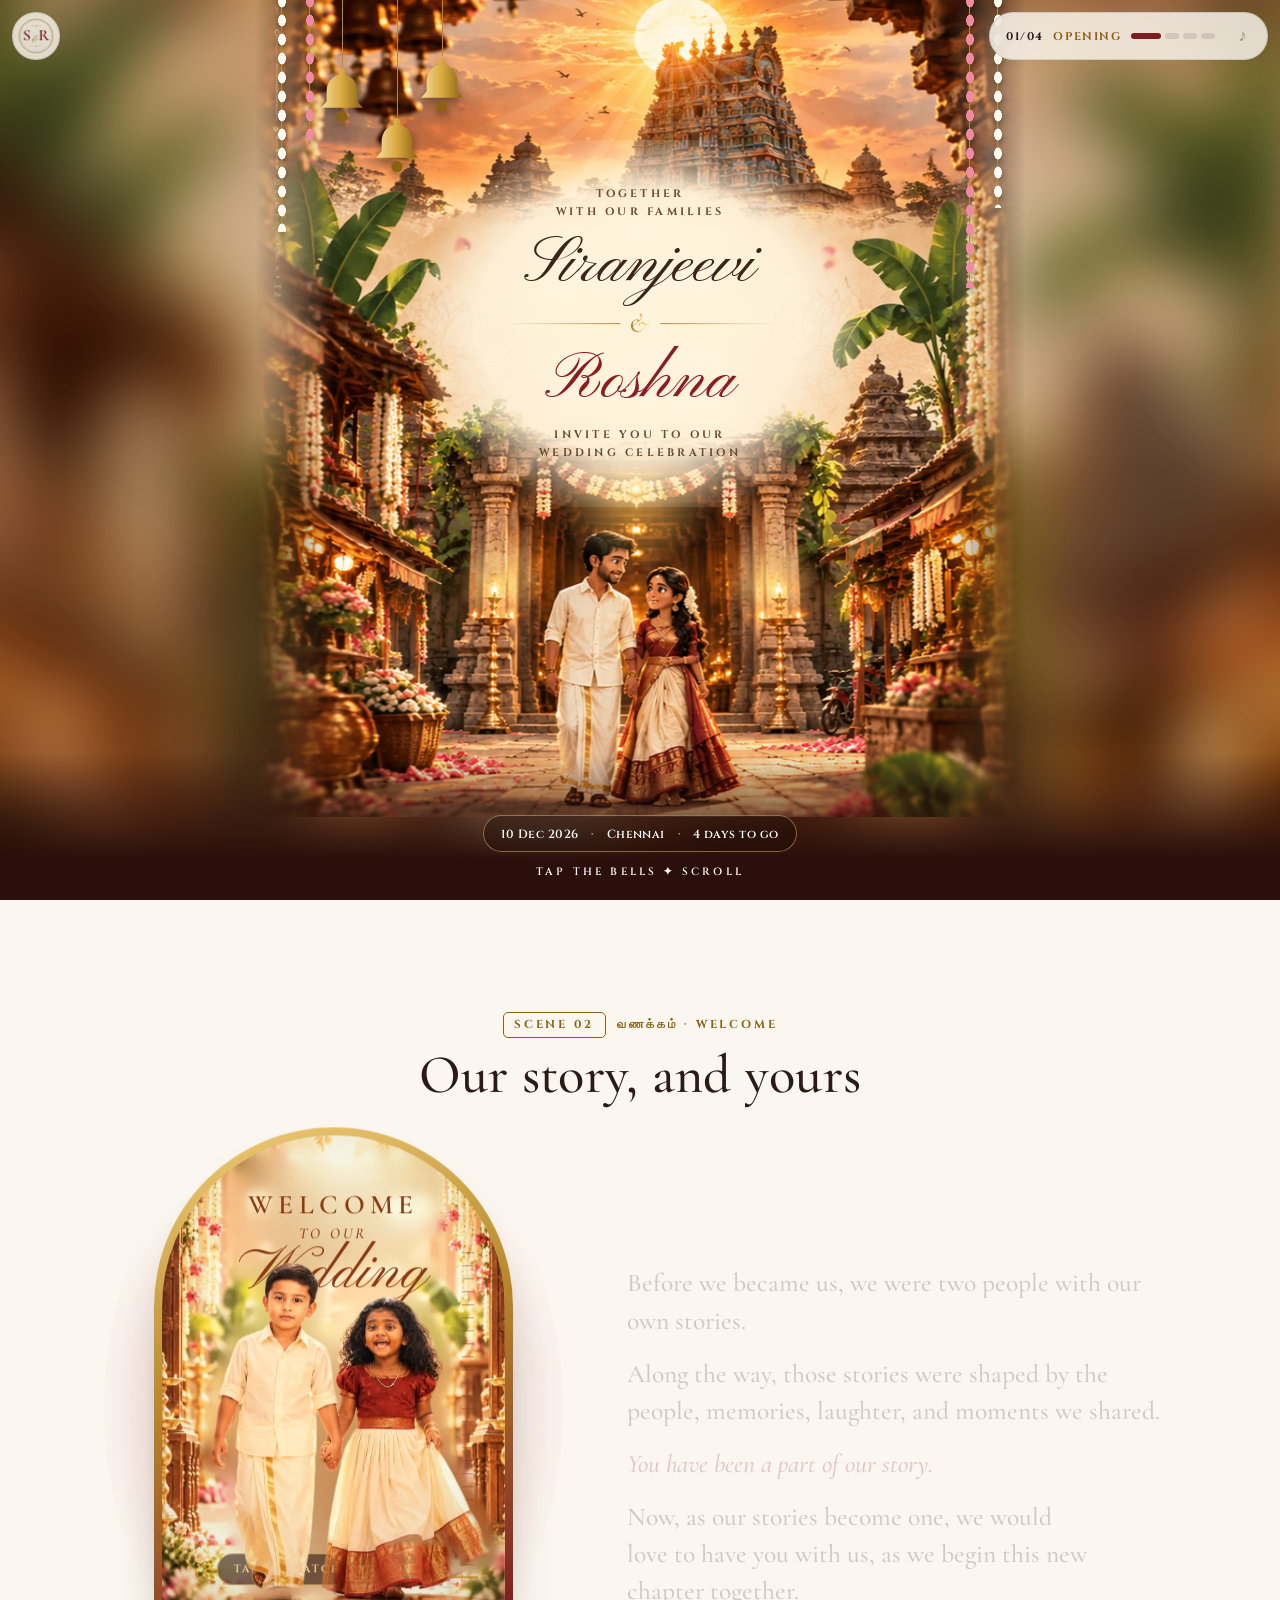
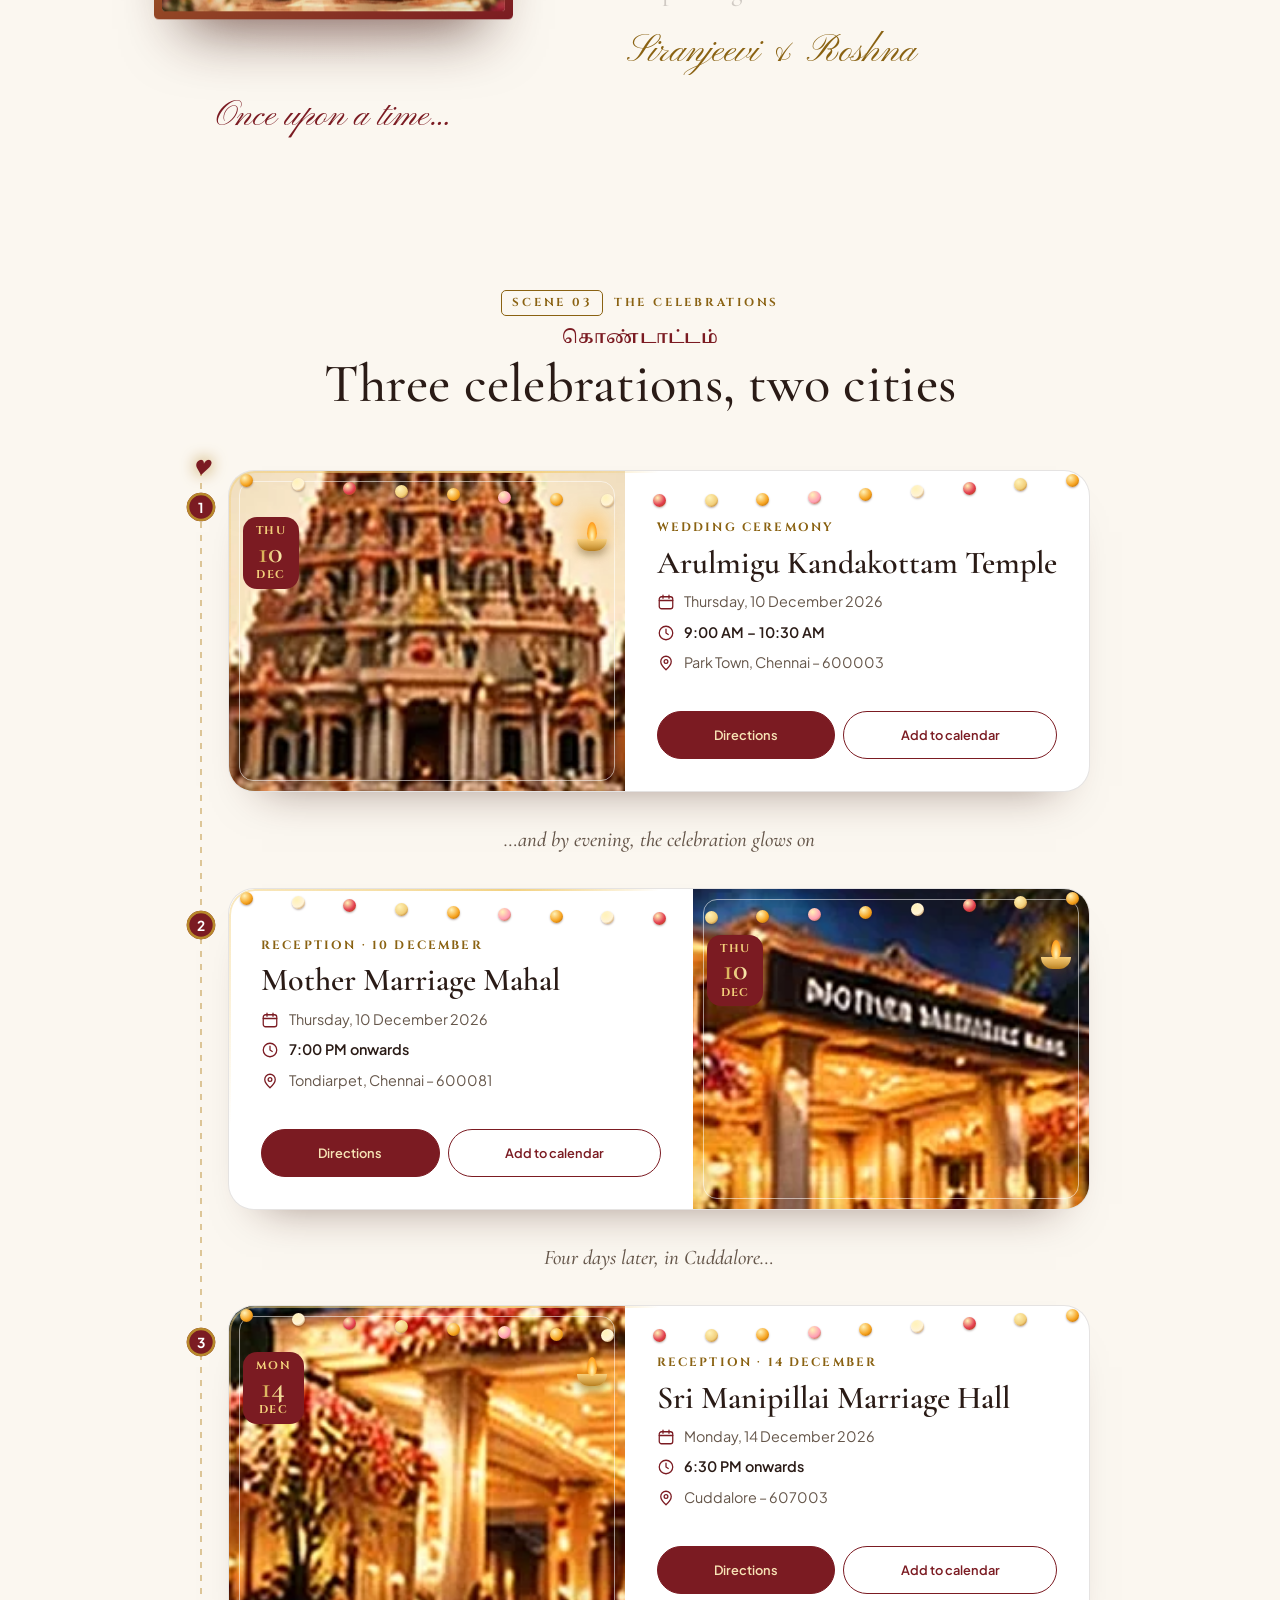
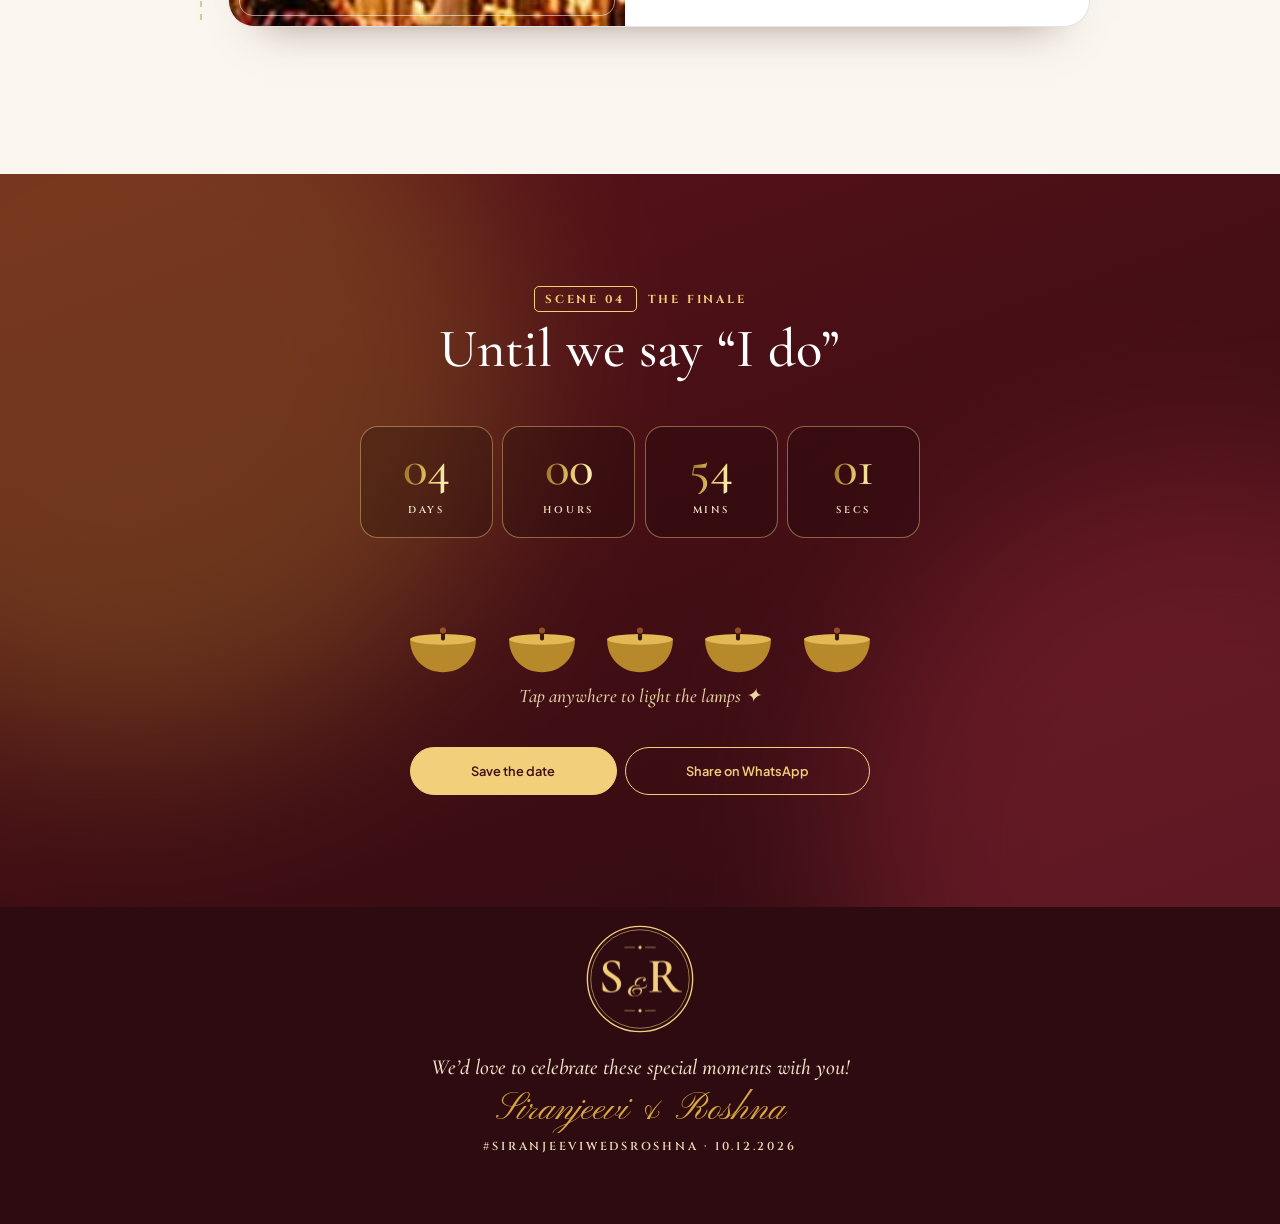
==== commit d0726505: "Update print statement from 'Hello' to 'Goodbye'" ====
--- a/index.html
+++ b/index.html
@@ -6,11 +6,11 @@
 <meta name="theme-color" content="#2e0b11">
 <title>Siranjeevi &amp; Roshna · Wedding Storyboard</title>
 <link rel="preconnect" href="https://fonts.googleapis.com"><link rel="preconnect" href="https://fonts.gstatic.com" crossorigin>
-<link href="https://fonts.googleapis.com/css2?family=Cormorant+Garamond:ital,wght@0,500;0,600;1,500&family=Great+Vibes&family=Noto+Serif+Tamil:wght@600&family=Plus+Jakarta+Sans:wght@400;500;600;700&display=swap" rel="stylesheet">
+<link href="https://fonts.googleapis.com/css2?family=Cormorant+Garamond:ital,wght@0,500;0,600;1,500&family=Pinyon+Script&family=Cinzel:wght@500;600;700&family=Noto+Serif+Tamil:wght@600&family=Plus+Jakarta+Sans:wght@400;500;600;700&display=swap" rel="stylesheet">
 <style>
 :root{box-sizing:border-box;padding-top:env(safe-area-inset-top,0px);padding-bottom:env(safe-area-inset-bottom,0px);color-scheme:light dark;
 --bg:#FBF7F0;--ink:#2A1B16;--mute:#65564a;--gt:#8a6212;--card:#fff;--line:rgba(42,27,22,.12);--mar:#7B1B22;--btn:#7B1B22;--gold:#B8892B;--nav:rgba(251,247,240,.82);
---sans:'Plus Jakarta Sans',system-ui,sans-serif;--serif:'Cormorant Garamond',Georgia,serif;--tam:'Noto Serif Tamil',serif;--script:'Great Vibes',cursive}
+--sans:'Plus Jakarta Sans',system-ui,sans-serif;--serif:'Cormorant Garamond',Georgia,serif;--tam:'Noto Serif Tamil',serif;--script:'Pinyon Script','Great Vibes',cursive}
 @media(prefers-color-scheme:dark){:root:not([data-theme="light"]){--bg:#17110f;--ink:#f1e6d3;--mute:#d2c3ad;--gt:#e2b85a;--card:#221815;--line:rgba(241,230,211,.14);--mar:#e49a9f;--nav:rgba(23,17,15,.82)}}
 :root[data-theme="dark"]{--bg:#17110f;--ink:#f1e6d3;--mute:#d2c3ad;--gt:#e2b85a;--card:#221815;--line:rgba(241,230,211,.14);--mar:#e49a9f;--nav:rgba(23,17,15,.82)}
 *,*::before,*::after{box-sizing:inherit}
@@ -91,21 +91,6 @@
 footer .sig{margin:0;color:#f2cf7a}footer p{margin:.4rem 0}
 .hash{font:600 .72rem var(--sans);letter-spacing:.24em;text-transform:uppercase;color:#ecdcb9}
 
-/* rsvp */
-.rf{max-width:600px;margin:2.4rem auto 0;background:var(--card);border:1px solid var(--line);border-radius:26px;padding:clamp(1.3rem,5vw,2.4rem);box-shadow:0 28px 44px -34px rgba(60,20,10,.5)}
-.fd{margin:0 0 1.5rem;border:0;padding:0;min-width:0}
-.fd label,.fd legend{display:block;margin:0 0 .55rem;padding:0;font:700 .95rem var(--sans);color:var(--ink)}
-.rf input[type=text],.rf select{width:100%;font:500 1.05rem var(--sans);color:var(--ink);background:var(--bg);border:1.5px solid var(--line);border-radius:14px;padding:.85rem 1rem;outline:0}
-.rf input[type=text]:focus,.rf select:focus{border-color:var(--btn)}
-.seg{display:grid;grid-template-columns:1fr 1fr;gap:.6rem}.chs{display:flex;flex-wrap:wrap;gap:.5rem}
-.seg label,.chs label{margin:0;position:relative}.seg input,.chs input{position:absolute;opacity:0}
-.seg span,.chs span{display:flex;align-items:center;justify-content:center;text-align:center;min-height:52px;padding:.6rem .8rem;border:1.5px solid var(--line);border-radius:14px;font:600 .95rem var(--sans);color:var(--ink);background:var(--bg);cursor:pointer;transition:.2s}
-.chs span{min-height:44px;border-radius:24px;padding:.5rem 1rem}
-.seg input:checked+span,.chs input:checked+span{background:var(--btn);border-color:var(--btn);color:#fff}
-.seg input:focus-visible+span,.chs input:focus-visible+span{outline:2px solid var(--gold);outline-offset:2px}
-#res{display:none;margin-top:1.2rem;padding:1rem 1.1rem;border-radius:14px;background:var(--bg);border:1.5px dashed var(--gt);white-space:pre-wrap;font-size:.95rem;color:var(--ink)}
-.rf .btns{padding-top:.2rem}.rf .b{min-height:50px}
-.hint{text-align:center;color:var(--mute);font-size:.88rem;margin:1rem 0 0}
 /* motion */
 .prog{position:fixed;top:0;left:0;right:0;height:3px;z-index:60;background:linear-gradient(90deg,#b8892b,#f2cf7a);transform-origin:0 50%;scale:0 1}
 .lg-r{stroke-dasharray:600;stroke-dashoffset:600;animation:draw 2.2s .2s cubic-bezier(.6,.1,.2,1) forwards}
@@ -148,7 +133,7 @@
 .door.l{left:0;transform-origin:0 50%;border-right:3px solid #b8892b}.door.r{right:0;transform-origin:100% 50%;border-left:3px solid #b8892b}
 #gate.go .l{transform:rotateY(-110deg)}#gate.go .r{transform:rotateY(110deg)}
 .gc{position:relative;z-index:2;display:grid;justify-items:center;gap:.9rem;padding:1.5rem;text-align:center;color:#f4e6c8;transition:opacity .6s,scale 1.2s}
-#gate.go .gc{opacity:0;scale:1.5}.gl{width:128px;height:128px}
+#gate.go .gc{opacity:0;scale:1.5}.gl{width:clamp(84px,16svh,128px);height:clamp(84px,16svh,128px)}
 .gh{margin:0;font:500 clamp(2.2rem,9vw,3.4rem)/1 var(--serif)}.gh em{color:#f2cf7a;font-style:normal}
 #gn{width:min(300px,80vw);padding:.8rem 1.1rem;border-radius:30px;border:1px solid rgba(242,207,122,.5);background:rgba(0,0,0,.25);color:#fff;font:500 1rem var(--sans);text-align:center;outline:0}
 #gn::placeholder{color:#d9c79e}#gn:focus{border-color:#f2cf7a}
@@ -158,7 +143,7 @@
 .hud em{display:none;font-style:normal;color:var(--gt)}@media(min-width:600px){.hud em{display:inline}}
 #sg{display:flex;gap:4px}#sg button{width:14px;height:6px;border:0;padding:0;border-radius:4px;background:var(--line);cursor:pointer;transition:.3s}#sg button.on{width:30px;background:var(--mar)}
 #mt{width:36px;height:36px;border:0;border-radius:50%;background:none;color:var(--ink);font-size:1.05rem;cursor:pointer}#mt.off{opacity:.4}
-.hero{cursor:pointer}.sun{left:50%;top:4%;width:min(80vw,560px);aspect-ratio:1;translate:-50% 0;background:radial-gradient(circle,rgba(255,214,120,.75),transparent 65%);mix-blend-mode:screen;pointer-events:none}
+.hero{cursor:pointer}
 .pet{position:fixed;z-index:90;width:12px;height:8px;border-radius:70% 30%;pointer-events:none;animation:pf 2s cubic-bezier(.3,.6,.5,1) forwards}
 @keyframes pf{35%{transform:translate(calc(var(--x)*.5),-110px) rotate(calc(var(--r)*.4))}to{transform:translate(var(--x),260px) rotate(var(--r));opacity:0}}
 .slate{display:flex;align-items:center;justify-content:center;gap:.7rem;margin:0;font:700 .72rem var(--sans);letter-spacing:.24em;text-transform:uppercase;color:var(--gt)}
@@ -184,31 +169,172 @@
 .lh{margin:0 0 1rem;color:#e9d5a4;font:italic 500 1.2rem var(--serif);min-height:1.8em}
 #date.lit{background:radial-gradient(circle at 50% 65%,#80301c,#2e0b11 72%)}
 @media(prefers-reduced-motion:reduce){.door,.gc{transition:none}.sp::after,.lamp.on .fl{animation:none}}
+
+html{-webkit-text-size-adjust:100%}body{-webkit-tap-highlight-color:transparent}a,button{touch-action:manipulation}
+.b{min-height:48px}.brand{left:max(12px,env(safe-area-inset-left,0px))}.hud{right:max(12px,env(safe-area-inset-right,0px))}
+#sg button{position:relative}#sg button::after{content:"";position:absolute;inset:-18px -3px}
+.w{display:inline-block;overflow:hidden;vertical-align:top;padding-bottom:.14em}.w>span{display:inline-block;translate:0 115%;transition:translate .95s cubic-bezier(.2,.7,.2,1) calc(var(--i)*.08s)}h2.in .w>span{translate:0 0}
+.ec{position:relative}.ec.rv .ph{clip-path:inset(0 100% 0 0);transition:clip-path 1.3s cubic-bezier(.7,0,.2,1) .15s}.ec.in .ph{clip-path:inset(0)}
+.ec::after{content:"";position:absolute;inset:0;pointer-events:none;background:radial-gradient(280px circle at var(--sx,-999px) var(--sy,-999px),rgba(242,207,122,.25),transparent 70%);opacity:0;transition:opacity .3s}.ec:hover::after{opacity:1}
+.spk{position:fixed;z-index:60;width:6px;height:6px;rotate:45deg;background:#e2b85a;pointer-events:none;animation:sk .8s forwards}@keyframes sk{to{opacity:0;scale:0;translate:0 16px}}
+#date{position:relative;overflow:hidden}#date .wrap{position:relative;z-index:1}
+.au{position:absolute;width:60vmax;height:60vmax;border-radius:50%;filter:blur(90px);opacity:.32;pointer-events:none;animation:dr 16s ease-in-out infinite alternate}.a1{left:-20vmax;top:-15vmax;background:#b8892b}.a2{right:-25vmax;bottom:-25vmax;background:#c2354a;animation-delay:-7s}@keyframes dr{to{translate:18vw 8vh;scale:1.25}}
+.sig{background:linear-gradient(100deg,var(--gt) 30%,#f6dd9a 50%,var(--gt) 70%) 0 0/250% 100%;-webkit-background-clip:text;background-clip:text;-webkit-text-fill-color:transparent;animation:sh 5s linear infinite}footer .sig{background-image:linear-gradient(100deg,#d9a93f 30%,#fff3c8 50%,#d9a93f 70%)}@keyframes sh{to{background-position:-250% 0}}
+@media(min-width:600px) and (max-width:859px){.ph{aspect-ratio:2/1}}
+@media(min-width:1400px){html{font-size:18px}.wrap{max-width:1180px}.grid{max-width:1000px}}
+@media(max-width:480px){.brand,.hud{height:44px}.brand{width:44px}.hud{padding-left:.8rem;gap:.4rem}#sg button{width:10px}#sg button.on{width:22px}
+.sec{padding-inline:1rem}.grid{padding-left:30px}.grid::before,.sp{left:9px}.mk{left:-30px;width:20px;height:20px}.bd{padding:1.1rem}.ec .btns .b{flex:1 1 100%}.it{font-size:1.12rem}
+.cd{gap:.4rem}.cd div{padding:.8rem 0;border-radius:14px}.cd small{letter-spacing:.16em;font-size:.56rem}.hero-t{top:11%}.kick{font-size:.68rem;letter-spacing:.2em}.chip{font-size:.68rem;padding:.5rem .9rem}.lamps{gap:.3rem}}
+@media(max-height:520px) and (orientation:landscape){.gc{gap:.4rem;padding:.8rem}.gl{width:64px;height:64px}.gh{font-size:2rem}.hero{--H:640px}}
+@media(prefers-reduced-motion:reduce){.w>span{translate:none;transition:none}.ec.rv .ph{clip-path:none}.au,.sig{animation:none}}
+
+body.lock .plaque *{animation-play-state:paused}
+.hero{--S:6.2rem;--H:clamp(540px,calc(100svh - var(--S)),1200px);height:calc(var(--H) + var(--S));background:#2a0f0a}
+.hero::after{height:calc(var(--S) + 3rem);background:linear-gradient(transparent,#2a0f0a 72%)}
+.art{position:absolute;top:0;left:50%;translate:-50% 0;height:var(--H);width:calc(var(--H)*.9236);transform-origin:50% 72%}
+.art .himg{position:absolute;inset:0;left:0;top:0;width:100%;height:100%;margin:0;scale:1.04;translate:calc(var(--mx,0)*-14px) calc(var(--my,0)*-7px);animation:none;transition:translate .4s ease-out}
+.rays{position:absolute;width:95%;aspect-ratio:1;translate:-50% -50%;border-radius:50%;background:repeating-conic-gradient(rgba(255,226,150,.55) 0 5deg,transparent 5deg 15deg);-webkit-mask:radial-gradient(circle,#000,transparent 62%);mask:radial-gradient(circle,#000,transparent 62%);mix-blend-mode:screen;opacity:.4;pointer-events:none;animation:spin 90s linear infinite}
+@keyframes spin{to{rotate:360deg}}
+.fl{position:absolute;width:13%;aspect-ratio:1;translate:-50% -50%;background:radial-gradient(circle,rgba(255,190,90,.7),transparent 65%);mix-blend-mode:screen;pointer-events:none;animation:fli 2.2s ease-in-out infinite alternate}.fl.big{width:24%}
+@keyframes fli{from{opacity:.45;scale:.88}to{opacity:1;scale:1.1}}
+.plaque{position:absolute;left:50%;top:40.4%;z-index:2;isolation:isolate;display:flex;flex-direction:column;align-items:center;gap:calc(var(--H)*.011);width:40%;text-align:center;color:#3b2418;translate:calc(-50% + var(--mx,0)*8px) calc(-50% + var(--my,0)*4px);transition:translate .4s ease-out}
+.plaque::before{content:"";position:absolute;inset:-16% -24%;z-index:-1;background:radial-gradient(ellipse at center,rgba(255,243,220,.96) 0,rgba(255,243,220,.88) 52%,rgba(255,243,220,0) 76%)}
+.k{margin:0;font:700 max(.62rem,calc(var(--H)*.0135))/1.7 var(--sans);letter-spacing:.3em;text-transform:uppercase;color:#6a4b34;white-space:nowrap;animation:up 1.2s cubic-bezier(.2,.7,.2,1) .3s both}.k2{animation-delay:2.6s}
+.nm{display:block;white-space:nowrap;font:400 clamp(2.5rem,calc(var(--H)*.074),5.8rem)/1.08 var(--script);clip-path:inset(-20% 100% -20% -5%);animation:wipe 1.8s cubic-bezier(.6,.1,.2,1) var(--d) forwards}
+.n1{--d:.6s;color:#3b2418}.n2{--d:1.7s;color:#8a1c22}@keyframes wipe{to{clip-path:inset(-20% -10% -20% -5%)}}
+.amp{display:flex;align-items:center;gap:.6rem;width:92%;animation:up 1.2s cubic-bezier(.2,.7,.2,1) 1.2s both}.amp i{flex:1;height:1px;background:linear-gradient(90deg,transparent,#b8892b)}.amp i:last-child{rotate:180deg}.amp b{font:italic 500 calc(var(--H)*.034)/1 var(--serif);color:#a8761e}
+.fg{left:0;right:0;top:0;height:100%;z-index:4;pointer-events:none;translate:calc(var(--mx,0)*16px) 0}
+.gar{position:absolute;top:-8px;width:20px;height:var(--l);--c:#fffaf0;transform-origin:50% 0;animation:sw var(--t) ease-in-out infinite alternate;background:radial-gradient(ellipse 5.5px 8.5px at 50% 50%,var(--c) 0 66%,transparent 74%) 0 0/20px 19px,linear-gradient(90deg,transparent calc(50% - .5px),#b8892b 0 calc(50% + .5px),transparent 0);filter:drop-shadow(0 3px 3px rgba(0,0,0,.35))}.gar.p{--c:#f08aa0}
+@keyframes sw{from{rotate:-2.5deg}to{rotate:2.5deg}}
+.bell{position:absolute;top:-4px;left:max(calc(var(--o) + 2%),calc(50% - var(--H)*.462 + var(--o)));display:flex;flex-direction:column;align-items:center;padding:0;border:0;background:none;cursor:pointer;pointer-events:auto;transform-origin:50% 0;animation:sw var(--t) ease-in-out infinite alternate;filter:drop-shadow(0 4px 4px rgba(0,0,0,.4))}
+.bell i{width:1px;height:var(--l);background:#b8892b}.bell svg{width:clamp(30px,6vw,44px);height:auto}
+.bell.ring{animation:ring 1.6s ease-out}@keyframes ring{0%{rotate:0}15%{rotate:24deg}30%{rotate:-19deg}45%{rotate:13deg}60%{rotate:-8deg}80%{rotate:3deg}to{rotate:0}}
+.kids{position:relative;width:min(380px,84%);margin:0 auto 2.4rem}
+.arch{margin:0;padding:8px;border-radius:999px 999px 26px 26px;background:linear-gradient(160deg,#f2cf7a,#b8892b 45%,#7b1b22);box-shadow:0 40px 60px -30px rgba(60,20,10,.65);cursor:pointer}
+.arch img{display:block;width:100%;aspect-ratio:2/3;object-fit:cover;border-radius:999px 999px 20px 20px}
+.kids .polaroid{position:absolute;right:-12%;bottom:-8%;width:44%;margin:0;padding:8px 8px 40px;rotate:6deg}.kids .polaroid span{bottom:8px;font-size:1.3rem}
+@media(max-width:480px){.kids .polaroid{right:-6%}}
+@media(prefers-reduced-motion:reduce){.nm{clip-path:none;animation:none}.k,.amp{animation:none}.rays,.fl,.gar,.bell{animation:none}}
+
+:root{--cin:'Cinzel','Cormorant Garamond',serif}
+.slate,.k,.eb,.tag,.hud,.cue,.cd small,.hash,.chip,.dt,.ghint{font-family:var(--cin)}
+h2{letter-spacing:.005em;text-wrap:balance}.note p{text-wrap:pretty}
+.nm{font-size:clamp(2.7rem,calc(var(--H)*.082),6.2rem)}
+.foil,.cd strong,.amp b,.gh,.dt b{background:linear-gradient(100deg,#8a6212 0,#e8c66a 28%,#fff0b8 46%,#c9972e 62%,#8a6212 100%) 0 0/220% 100%;-webkit-background-clip:text;background-clip:text;-webkit-text-fill-color:transparent;animation:sh 7s linear infinite}
+.dt b{background-image:linear-gradient(100deg,#c9972e,#fff0b8 45%,#c9972e)}
+.kids{--g:0}.kfr{position:relative;margin-bottom:2.6rem}
+.ar-in{position:relative;overflow:hidden;border-radius:999px 999px 20px 20px;aspect-ratio:18/25;background:#e9d9b8}
+.ar-in img{position:absolute;inset:0;width:100%;height:100%;aspect-ratio:auto;border-radius:0;object-fit:cover}
+.kd{scale:calc(1 + var(--g)*.08);filter:blur(calc(var(--g)*2.5px)) saturate(calc(1 - var(--g)*.3))}
+.ad{scale:calc(1.1 - var(--g)*.1);-webkit-mask-image:radial-gradient(circle farthest-corner at 50% 58%,#000 calc(var(--g)*125% - 22%),transparent calc(var(--g)*125%));mask-image:radial-gradient(circle farthest-corner at 50% 58%,#000 calc(var(--g)*125% - 22%),transparent calc(var(--g)*125%))}
+.ar-in::after{content:"";position:absolute;inset:0;pointer-events:none;mix-blend-mode:screen;background:radial-gradient(circle at 50% 58%,#fff4cf,transparent 68%);opacity:calc((1 - (var(--g)*2 - 1)*(var(--g)*2 - 1))*.6)}
+.gcap{position:relative;height:2.8rem;margin:0;text-align:center;font:400 clamp(1.8rem,6vw,2.2rem)/1.3 var(--script);color:var(--mar);white-space:nowrap}.gcap span{position:absolute;inset:0}
+.then{opacity:calc(1 - var(--g)*2)}.now{opacity:calc(var(--g)*2 - 1)}
+.gs{-webkit-appearance:none;appearance:none;width:100%;height:32px;margin:.4rem 0 0;background:transparent;cursor:pointer}
+.gs::-webkit-slider-runnable-track{height:3px;border-radius:3px;background:linear-gradient(90deg,var(--gold) calc(var(--g)*100%),var(--line) 0)}
+.gs::-webkit-slider-thumb{-webkit-appearance:none;width:26px;height:26px;margin-top:-11.5px;border-radius:50%;border:2px solid #f2cf7a;background:radial-gradient(circle at 35% 30%,#b83a45,var(--mar));box-shadow:0 4px 10px -2px rgba(0,0,0,.5)}
+.gs::-moz-range-track{height:3px;border-radius:3px;background:linear-gradient(90deg,var(--gold) calc(var(--g)*100%),var(--line) 0)}
+.gs::-moz-range-thumb{width:22px;height:22px;border-radius:50%;border:2px solid #f2cf7a;background:var(--mar)}
+.ghint{margin:.2rem 0 0;text-align:center;font-size:.66rem;letter-spacing:.22em;text-transform:uppercase;color:var(--mute)}
+@media(prefers-reduced-motion:reduce){.foil,.cd strong,.amp b,.gh,.dt b{animation:none}}
+
+.fh{position:absolute;inset:0;overflow:hidden;pointer-events:none;z-index:0}.fh i{position:absolute;bottom:-30px;font-style:normal;line-height:1;color:var(--mar);opacity:0;scale:var(--s);animation:rise var(--d) linear infinite}
+@keyframes rise{10%{opacity:.5}90%{opacity:.3}to{transform:translate(var(--x),-130svh);opacity:0}}#date .fh i,.stage .fh i{color:#f2cf7a}.sec .wrap{position:relative;z-index:1}
+.kfr{isolation:isolate}.kfr::before{content:"";position:absolute;inset:-14%;z-index:-1;border-radius:50%;background:radial-gradient(circle,rgba(228,154,159,.5),transparent 66%);animation:gl 3.6s ease-in-out infinite alternate}@keyframes gl{from{opacity:.5;scale:.94}to{opacity:1;scale:1.06}}
+.arch{position:relative}.arch:focus-visible,.stage:focus-visible{outline:2px solid var(--gold);outline-offset:4px}
+.tap{position:absolute;left:50%;bottom:7%;translate:-50% 0;padding:.5rem 1rem;border-radius:30px;background:rgba(30,10,8,.55);-webkit-backdrop-filter:blur(6px);backdrop-filter:blur(6px);border:1px solid rgba(242,207,122,.6);color:#f6dd9a;font:600 .66rem var(--cin);letter-spacing:.2em;text-transform:uppercase;white-space:nowrap;pointer-events:none;opacity:calc(1 - var(--g)*5);animation:tp 1.8s ease-in-out infinite}@keyframes tp{50%{scale:1.08}}
+.dt{z-index:3}footer{padding-bottom:calc(4rem + env(safe-area-inset-bottom,0px))}
+.stage{position:relative;max-width:640px;aspect-ratio:4/4.6;margin:2.4rem auto 0;border-radius:30px;overflow:hidden;background:linear-gradient(180deg,#16081a 0,#3a0f1c 58%,#6a2420 100%);border:1px solid rgba(242,207,122,.4);box-shadow:0 40px 70px -40px rgba(30,5,10,.85);cursor:pointer;color:#f4e6c8}
+.stage:not(.vis) *{animation-play-state:paused!important}
+.stars{position:absolute;inset:0;background:radial-gradient(1.5px 1.5px at 20% 15%,#fff 50%,transparent),radial-gradient(1px 1px at 70% 28%,#fff 50%,transparent),radial-gradient(1.5px 1.5px at 40% 40%,#ffe9a8 50%,transparent),radial-gradient(1px 1px at 86% 14%,#fff 50%,transparent),radial-gradient(1.2px 1.2px at 8% 50%,#fff 50%,transparent),radial-gradient(1px 1px at 58% 22%,#ffe9a8 50%,transparent),radial-gradient(1.2px 1.2px at 92% 44%,#fff 50%,transparent);animation:twk 3s ease-in-out infinite alternate}
+@keyframes twk{from{opacity:.35}to{opacity:1}}
+.moon{position:absolute;top:13%;right:11%;width:13%;aspect-ratio:1;border-radius:50%;background:radial-gradient(circle at 35% 35%,#fff7dc,#f2cf7a);box-shadow:0 0 50px 18px rgba(242,207,122,.35)}
+.spot{position:absolute;inset:0;background:linear-gradient(180deg,rgba(255,236,190,.3),transparent 85%);clip-path:polygon(42% 0,58% 0,92% 100%,8% 100%);mix-blend-mode:screen}
+.fl2{position:absolute;top:0;left:0;width:100%;height:auto}.fl2 circle{fill:#ffe29a;filter:drop-shadow(0 0 4px #ffcf5a);animation:twk 1.8s ease-in-out infinite alternate}
+.dcap{position:absolute;left:0;right:0;top:15%;margin:0;text-align:center;display:grid;gap:.3rem}.dcap span{font:400 clamp(1.9rem,7vw,2.8rem)/1.1 var(--script);color:#f6dd9a}.dcap small{font:600 .64rem var(--cin);letter-spacing:.26em;text-transform:uppercase;color:#e9d5a4}
+.floor{position:absolute;left:50%;bottom:4%;width:82%;aspect-ratio:5/1;translate:-50% 0;border-radius:50%;background:radial-gradient(ellipse,rgba(242,207,122,.55),rgba(242,207,122,.08) 60%,transparent 72%)}
+.floor::before,.floor::after{content:"";position:absolute;inset:0;border:1px solid rgba(242,207,122,.5);border-radius:50%;animation:rp2 3.2s ease-out infinite}.floor::after{animation-delay:-1.6s}@keyframes rp2{from{scale:.5;opacity:.9}to{scale:1.2;opacity:0}}
+.dsv{position:absolute;left:50%;bottom:5%;width:66%;translate:-50% 0;overflow:visible}
+.dc{transform-origin:180px 380px;animation:dn 4.4s ease-in-out infinite}.stage.tw .dc{animation-duration:1.1s}
+@keyframes dn{0%,100%{transform:translate(-8px,0) rotate(-1.5deg)}25%,75%{transform:translate(0,-8px)}50%{transform:translate(8px,0) rotate(1.5deg)}}
+.sk{transform-origin:250px 214px;animation:sk 2.2s ease-in-out infinite alternate}.stage.tw .sk{animation-duration:.45s}@keyframes sk{from{transform:scaleX(1)}to{transform:scaleX(.8) skewX(-4deg)}}
+.vl{transform-origin:262px 100px;animation:vl 1.8s ease-in-out infinite alternate}@keyframes vl{from{transform:skewY(-5deg) scaleX(1)}to{transform:skewY(5deg) scaleX(.85)}}
+.br{transform-origin:250px 200px}.stage.tw .br{animation:spn 1.3s ease-in-out}@keyframes spn{25%{transform:scaleX(.1)}50%{transform:scaleX(-1)}75%{transform:scaleX(.1)}to{transform:scaleX(1)}}
+@media(max-width:480px){.stage{border-radius:22px}.dsv{width:76%}}
+@media(prefers-reduced-motion:reduce){.fh{display:none}.dc,.sk,.vl,.br,.stars,.fl2 circle,.floor::before,.floor::after,.tap,.kfr::before{animation:none!important}}
+
+.sec{overflow-x:clip}html{overflow-x:clip}
+@media(min-width:860px){.ec .bd{padding-top:3rem}}
+/* ---- wedding card animations ---- */
+@property --a{syntax:"<angle>";initial-value:0deg;inherits:false}
+.ec{position:relative}
+.ec .dt{top:46px}
+.gw{position:absolute;left:0;right:0;top:0;height:44px;z-index:4;pointer-events:none}
+.gw i{position:absolute;left:var(--x);top:var(--y);width:13px;height:13px;border-radius:50%;background:radial-gradient(circle at 35% 30%,#fff2b8,var(--c) 58%,#9a5200);box-shadow:0 1px 2px rgba(60,20,10,.35);translate:0 -60px;opacity:0;scale:.2}
+.ec.in .gw i{animation:gdrop .9s cubic-bezier(.3,1.5,.5,1) var(--d) forwards,gsway 3.4s ease-in-out calc(var(--d) + 1.2s) infinite alternate}
+@keyframes gdrop{to{translate:0 0;opacity:1;scale:1}}
+@keyframes gsway{to{translate:0 3px}}
+.dya{position:absolute;right:16px;top:50px;width:34px;height:30px;z-index:4;pointer-events:none}
+.dya::before{content:"";position:absolute;left:2px;right:2px;bottom:0;height:12px;border-radius:0 0 18px 18px;background:linear-gradient(#f6dd9a,#a8761e);box-shadow:0 4px 8px rgba(0,0,0,.35)}
+.dya::after{content:"";position:absolute;left:50%;bottom:10px;width:10px;height:19px;margin-left:-5px;border-radius:50% 50% 50% 50%/62% 62% 38% 38%;background:radial-gradient(ellipse at 50% 72%,#fff6c0,#ffb02e 55%,#ff6a00);transform-origin:50% 100%;scale:0;box-shadow:0 0 20px 9px rgba(255,170,40,.55)}
+.ec.in .dya::after{animation:lit .6s 1.3s cubic-bezier(.3,1.6,.5,1) forwards,flick 1.3s 1.95s ease-in-out infinite alternate}
+@keyframes lit{to{scale:1}}
+@keyframes flick{0%{scale:1;rotate:-3deg}50%{scale:.9 1.1;rotate:2deg}100%{scale:1.05 .95;rotate:-1deg}}
+.pn{position:relative;display:inline-grid;place-items:center;flex:none;width:18px;height:22px}
+.pn svg{margin-top:0;translate:0 -28px;opacity:0}
+.ec.in .pn svg{animation:pdrop .85s cubic-bezier(.3,1.7,.5,1) .9s forwards}
+@keyframes pdrop{60%{translate:0 3px;opacity:1}100%{translate:0 0;opacity:1}}
+.pn::before,.pn::after{content:"";position:absolute;left:50%;bottom:0;width:18px;height:7px;margin-left:-9px;border:1.5px solid var(--gold);border-radius:50%;opacity:0;scale:.2}
+.ec.in .pn::before{animation:rip 2.4s 1.6s ease-out infinite}.ec.in .pn::after{animation:rip 2.4s 2.8s ease-out infinite}
+@keyframes rip{0%{opacity:.9;scale:.2}100%{opacity:0;scale:2.4}}
+.ec::before{content:"";position:absolute;inset:0;border-radius:inherit;padding:2px;pointer-events:none;z-index:5;opacity:0;
+ background:conic-gradient(from var(--a),transparent 0 72%,rgba(242,207,122,.95) 88%,transparent 100%);
+ -webkit-mask:linear-gradient(#000 0 0) content-box,linear-gradient(#000 0 0);-webkit-mask-composite:xor;mask:linear-gradient(#000 0 0) content-box exclude,linear-gradient(#000 0 0)}
+.ec.in::before{opacity:1;transition:opacity 1s 1s;animation:orbit 6s linear infinite}
+@keyframes orbit{to{--a:360deg}}
+.ec.in~.mk::after{content:"";position:absolute;inset:-2px;border-radius:50%;border:2px solid var(--gold);animation:mkr 2.4s ease-out infinite}
+@keyframes mkr{from{scale:1;opacity:.9}to{scale:2.6;opacity:0}}
+.ar-in{box-shadow:inset 0 0 60px rgba(46,11,17,.35)}
+@media(prefers-reduced-motion:reduce){.gw i,.pn svg{animation:none!important;translate:0 0!important;opacity:1!important;scale:1!important}.dya::after{animation:none!important;scale:1!important}.pn::before,.pn::after,.ec::before,.ec.in~.mk::after{display:none}}
+
+/* ---- growth reveal (kids -> couple) ---- */
+.ar-in{background:#f3dcc0}
+.wtxt{position:absolute;left:0;right:0;top:11%;z-index:2;text-align:center;color:#8a3a14;pointer-events:none;opacity:calc(1 - var(--g)*2.4);line-height:1}
+.wtxt small{display:block;font:600 clamp(1.1rem,5.2vw,1.7rem) var(--serif);letter-spacing:.2em;text-transform:uppercase}
+.wtxt i{display:block;font:italic 500 .95rem var(--serif);letter-spacing:.2em;text-transform:uppercase;margin:.2rem 0 .1rem}
+.wtxt b{display:block;font:400 clamp(2.4rem,11vw,3.6rem)/1.05 var(--script);font-weight:400}
+.rl{position:absolute;right:9%;top:24%;bottom:7%;width:12px;z-index:1;opacity:.8;background:repeating-linear-gradient(to top,rgba(122,66,30,.6) 0 1.5px,transparent 1.5px 13px)}
+.rl b{position:absolute;left:-10px;right:-4px;height:2px;bottom:calc(var(--g)*92%);background:#b8892b;box-shadow:0 0 8px #f2cf7a}
+.kd{z-index:3;transform-origin:50% 100%;scale:calc(1 + var(--g)*.16);translate:0 calc(var(--g)*-3%);opacity:calc(1 - var(--g)*1.7);filter:blur(calc(var(--g)*3px))}
+.ad{z-index:3;transform-origin:50% 100%;scale:calc(.66 + var(--g)*.34);opacity:calc((var(--g) - .18)*2.4);filter:blur(calc((1 - var(--g))*5px));-webkit-mask-image:none;mask-image:none}
+/* ---- diyas: neutral seated flame, pop on click ---- */
+.lamp{width:clamp(52px,14vw,76px);padding:0;border:0;background:none;cursor:pointer;transition:scale .3s}
+.lamp:hover{scale:1.05}
+.lamp svg{display:block;width:100%;overflow:visible}
+.lamp .lb{fill:#b8892b}.lamp .lr{fill:#e3b955}.lamp .wk{fill:#3a1a10}
+.lamp .em{fill:#ff9a3c;opacity:.45}
+.lamp .lf{fill:#ffcf5a;opacity:0;scale:.15;transform-box:fill-box;transform-origin:50% 100%}
+.lamp.on .em{opacity:0}
+.lamp.on .lf{opacity:1;scale:1;filter:drop-shadow(0 0 10px #ffb938);animation:lpop .7s cubic-bezier(.3,1.8,.5,1),lfk 1.1s .7s ease-in-out infinite alternate}
+@keyframes lpop{0%{scale:.15;opacity:0}60%{scale:1.3;opacity:1}100%{scale:1}}
+@keyframes lfk{to{scale:.94 1.07;rotate:-2deg}}
+@media(prefers-reduced-motion:reduce){.lamp.on .lf{animation:none}}
 </style>
 </head>
-<body class="lock">
+<body>
 <div class="prog" id="prog"></div>
 <svg width="0" height="0" style="position:absolute" aria-hidden="true"><symbol id="logo" viewBox="0 0 200 200"><circle class="lg-r" cx="100" cy="100" r="94" fill="none" stroke="var(--ring,#B8892B)" stroke-width="2.4"/><circle class="lg-r2" cx="100" cy="100" r="88" fill="none" stroke="var(--ring,#B8892B)" stroke-width="1"/><g class="lg-l"><path d="M100 40l3.5 3.5-3.5 3.5-3.5-3.5zM100 153l3.5 3.5-3.5 3.5-3.5-3.5z" fill="var(--ring,#B8892B)"/><path d="M72 43.5h19M109 43.5h19M72 156.5h19M109 156.5h19" stroke="var(--ring,#B8892B)" stroke-width="1"/><path d="M40.8 77.4Q40.8 80.8 42.5 83.3Q44.3 85.9 47.1 87.9Q49.9 89.9 53.0 91.9Q56.3 93.9 59.3 96.2Q62.3 98.4 64.3 101.4Q66.3 104.4 66.3 108.6Q66.3 113.1 63.9 116.6Q61.6 120.1 57.4 122.1Q53.2 124.1 47.6 124.1Q45.2 124.1 42.6 123.6Q40.0 123.1 37.7 122.4Q35.5 121.6 34.1 120.7Q33.7 120.4 33.5 120.1Q33.3 119.8 33.2 119.0L32.7 105.7Q32.6 105.3 33.1 105.2Q33.6 105.2 33.7 105.5Q34.7 108.2 36.1 111.2Q37.6 114.1 39.5 116.6Q41.5 119.0 44.0 120.6Q46.5 122.1 49.8 122.1Q52.0 122.1 54.0 121.3Q56.1 120.5 57.4 118.6Q58.7 116.6 58.7 113.2Q58.7 109.0 56.8 106.0Q55.0 103.1 52.1 100.9Q49.2 98.7 46.0 96.8Q42.9 94.8 40.1 92.7Q37.2 90.5 35.5 87.8Q33.7 85.0 33.7 81.1Q33.7 76.2 36.3 73.1Q39.0 70.0 43.1 68.5Q47.2 67.0 51.4 67.0Q54.4 67.0 57.3 67.6Q60.3 68.1 62.4 69.0Q63.3 69.3 63.5 69.8Q63.7 70.2 63.7 70.7L64.0 82.6Q64.0 82.9 63.5 83.0Q63.1 83.1 63.0 82.8Q62.5 81.5 61.6 79.2Q60.7 76.9 59.2 74.5Q57.6 72.1 55.2 70.4Q52.8 68.8 49.4 68.8Q46.8 68.8 44.8 69.8Q42.9 70.9 41.9 72.8Q40.8 74.7 40.8 77.4Z" fill="currentColor"/><path d="M90.1 131.1Q86.2 131.1 83.6 129.9Q81.0 128.6 79.7 126.6Q78.5 124.6 78.5 122.4Q78.5 119.8 80.0 117.3Q81.5 114.8 84.5 113.0Q87.5 111.2 91.9 110.7Q91.3 109.9 90.9 108.7Q90.6 107.6 90.6 106.6Q90.7 104.2 92.0 102.3Q93.3 100.4 95.4 99.1Q97.5 97.9 99.9 97.2Q102.3 96.5 104.4 96.5Q105.7 96.5 107.0 96.9Q108.4 97.2 109.3 98.1Q110.2 99.0 110.2 100.6Q110.2 101.9 109.4 103.0Q108.6 104.0 107.4 104.0Q106.5 104.0 105.8 103.4Q105.2 102.7 105.2 101.9Q105.2 100.9 105.8 100.3Q106.4 99.7 107.4 99.7Q107.8 99.7 108.3 100.0Q108.8 100.2 109.0 100.5Q109.0 100.3 109.0 100.0Q109.0 98.8 108.0 98.3Q107.0 97.8 105.8 97.8Q104.0 97.8 101.6 98.7Q99.1 99.6 96.8 101.6Q96.0 102.3 95.1 103.5Q94.2 104.7 93.6 106.1Q93.0 107.4 93.0 108.8Q93.0 109.9 93.4 110.6Q94.1 110.6 95.0 110.6Q95.9 110.5 96.9 110.5Q98.1 110.5 98.8 111.0Q99.4 111.5 99.4 112.2Q99.4 112.6 98.9 113.0Q98.3 113.5 97.1 113.5Q95.6 113.5 94.4 112.8Q93.2 112.1 92.5 111.4Q89.5 111.8 87.3 113.7Q85.2 115.5 84.1 118.0Q83.0 120.5 83.0 123.0Q83.0 125.0 83.8 126.7Q84.5 128.4 86.1 129.4Q87.7 130.5 90.1 130.5Q92.5 130.5 94.6 129.6Q96.6 128.7 98.1 127.3Q99.6 125.8 100.4 124.2Q101.2 122.7 101.2 121.3Q101.2 120.1 100.3 119.3Q99.5 118.5 98.1 118.1Q96.7 117.7 95.2 117.7Q93.6 117.7 92.0 118.1Q90.4 118.6 89.3 119.5Q88.2 120.4 87.9 121.7Q87.9 121.8 87.9 121.9Q87.9 122.1 87.9 122.1Q87.9 123.2 88.7 124.1Q89.4 125.1 91.0 126.0Q91.4 126.1 91.4 126.7Q91.4 127.2 91.0 126.9Q88.5 125.6 87.3 124.0Q86.1 122.4 86.1 121.0Q86.1 118.9 88.3 117.4Q90.6 115.9 94.7 115.9H102.8Q103.6 115.9 105.0 115.6Q106.5 115.3 108.0 114.7Q109.5 114.0 110.6 113.2Q111.7 112.3 111.7 111.2Q111.7 110.6 111.3 110.0Q111.2 109.8 111.2 109.6Q111.2 109.4 111.4 109.4Q111.6 109.4 111.7 109.6Q112.4 110.6 112.4 111.7Q112.4 112.9 111.5 114.0Q110.6 115.0 109.1 115.8Q107.6 116.6 105.7 117.0Q103.9 117.5 101.9 117.4Q102.8 118.1 103.2 119.1Q103.6 120.0 103.6 121.0Q103.6 122.7 102.6 124.5Q101.6 126.2 99.8 127.7Q97.9 129.2 95.5 130.1Q93.0 131.1 90.1 131.1ZM97.1 112.7Q98.7 112.7 98.7 112.1Q98.7 111.8 98.3 111.6Q97.9 111.3 97.2 111.3Q97.0 111.2 96.3 111.2Q95.7 111.2 95.0 111.2Q94.2 111.2 93.8 111.2Q94.9 112.7 97.1 112.7Z" fill="var(--ring,#B8892B)"/><path d="M160.4 123.0Q159.0 123.0 155.9 119.7Q152.9 116.3 148.5 110.0Q144.2 103.8 138.8 95.0L145.8 92.9Q153.0 103.5 158.1 109.9Q163.1 116.3 167.0 119.1Q171.0 121.9 174.6 121.9Q174.8 121.9 174.8 122.5Q174.8 123.0 174.6 123.0Q169.0 123.0 165.5 123.0Q162.0 123.0 160.4 123.0ZM140.4 67.7Q148.1 67.7 152.2 70.8Q156.4 73.8 156.4 79.1Q156.4 84.1 153.5 88.0Q150.7 92.0 146.1 94.2Q141.6 96.4 136.5 96.4Q135.3 96.4 134.1 96.4Q132.9 96.3 131.9 96.3V115.9Q131.9 118.4 132.4 119.7Q132.8 121.1 134.3 121.5Q135.7 121.9 138.6 121.9Q138.8 121.9 138.8 122.5Q138.8 123.0 138.6 123.0Q136.3 123.0 133.6 122.9Q130.9 122.8 127.6 122.8Q124.5 122.8 121.7 122.9Q118.9 123.0 116.7 123.0Q116.5 123.0 116.5 122.5Q116.5 121.9 116.7 121.9Q119.6 121.9 121.0 121.5Q122.5 121.1 123.0 119.7Q123.5 118.4 123.5 115.9V75.1Q123.5 72.6 123.0 71.3Q122.5 70.0 121.1 69.5Q119.7 69.1 116.8 69.1Q116.6 69.1 116.6 68.5Q116.6 68.0 116.8 68.0Q119.0 68.0 121.8 68.1Q124.5 68.3 127.6 68.3Q130.5 68.3 134.0 68.0Q137.5 67.7 140.4 67.7ZM147.7 82.1Q147.7 77.1 146.5 74.3Q145.4 71.6 143.2 70.5Q141.1 69.4 138.3 69.4Q134.8 69.4 133.4 70.7Q131.9 71.9 131.9 75.3V93.9Q133.1 94.1 134.6 94.2Q136.0 94.2 137.1 94.2Q142.9 94.2 145.3 91.3Q147.7 88.3 147.7 82.1Z" fill="currentColor"/></g></symbol></svg>
-<div id="gate"><i class="door l"></i><i class="door r"></i>
- <div class="gc"><p class="kick" style="margin:0;font:700 .76rem var(--sans);letter-spacing:.28em;text-transform:uppercase;color:#f2cf7a">You are cordially invited</p>
-  <svg class="gl" viewBox="0 0 200 200" aria-hidden="true" style="--ring:#f2cf7a;color:#f2cf7a"><use href="#logo"/></svg>
-  <h1 class="gh">Siranjeevi <em>&amp;</em> Roshna</h1>
-  <input id="gn" type="text" placeholder="Your name (optional)" autocomplete="given-name" aria-label="Your name">
-  <div class="btns"><button class="b s" data-snd="1">Open with sound ♪</button><button class="b" data-snd="0">Open silently</button></div></div></div>
 <a class="brand" href="#top" data-go="top" aria-label="Back to top"><svg viewBox="0 0 200 200" aria-hidden="true"><use href="#logo"/></svg></a>
 <div class="hud" role="navigation" aria-label="Story scenes"><span id="sn">01/05</span><em id="st">Opening</em><span id="sg"></span><button id="mt" class="off" aria-label="Toggle sound">♪</button></div>
-<header id="top" class="hero sc" data-t="Opening" data-root="top">
- <div class="L hbg" data-speed=".14"><img id="himg" class="himg" alt="Siranjeevi and Roshna walking hand in hand at a temple entrance at sunset" src="[data-uri]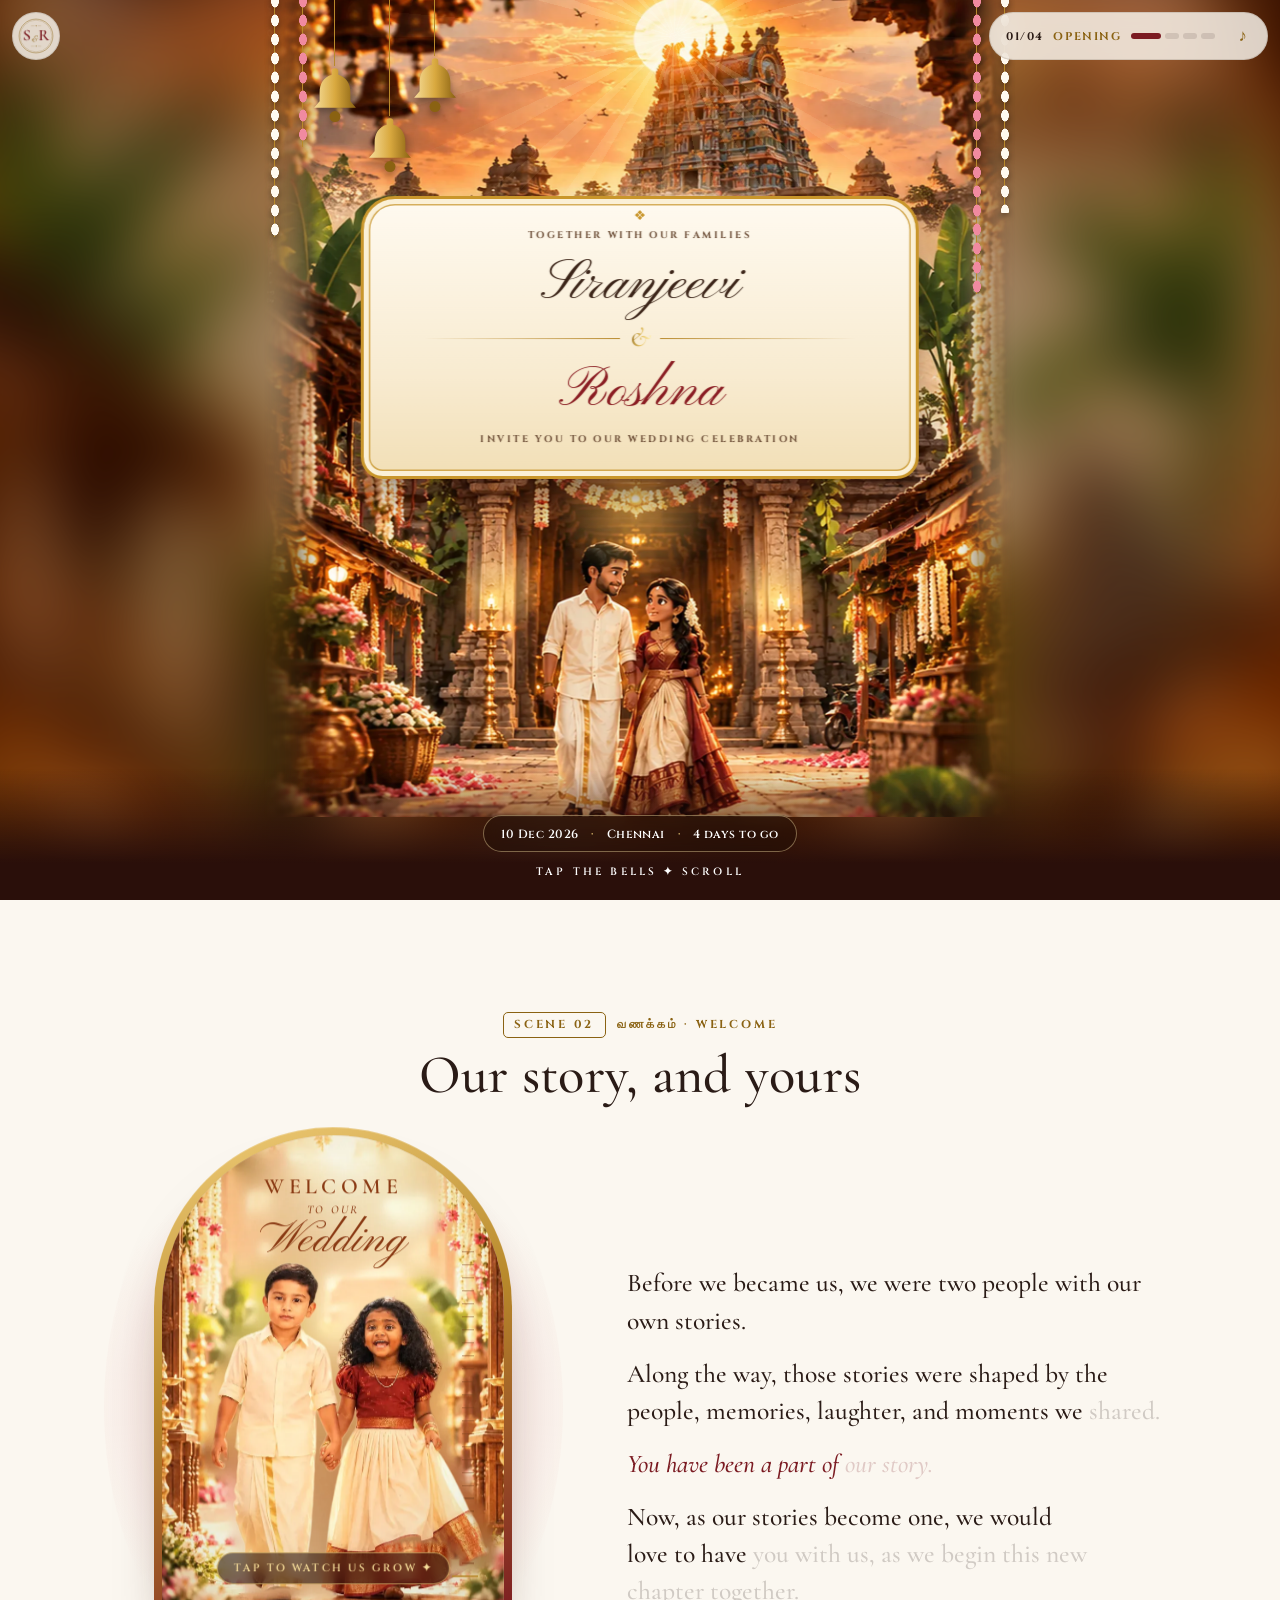
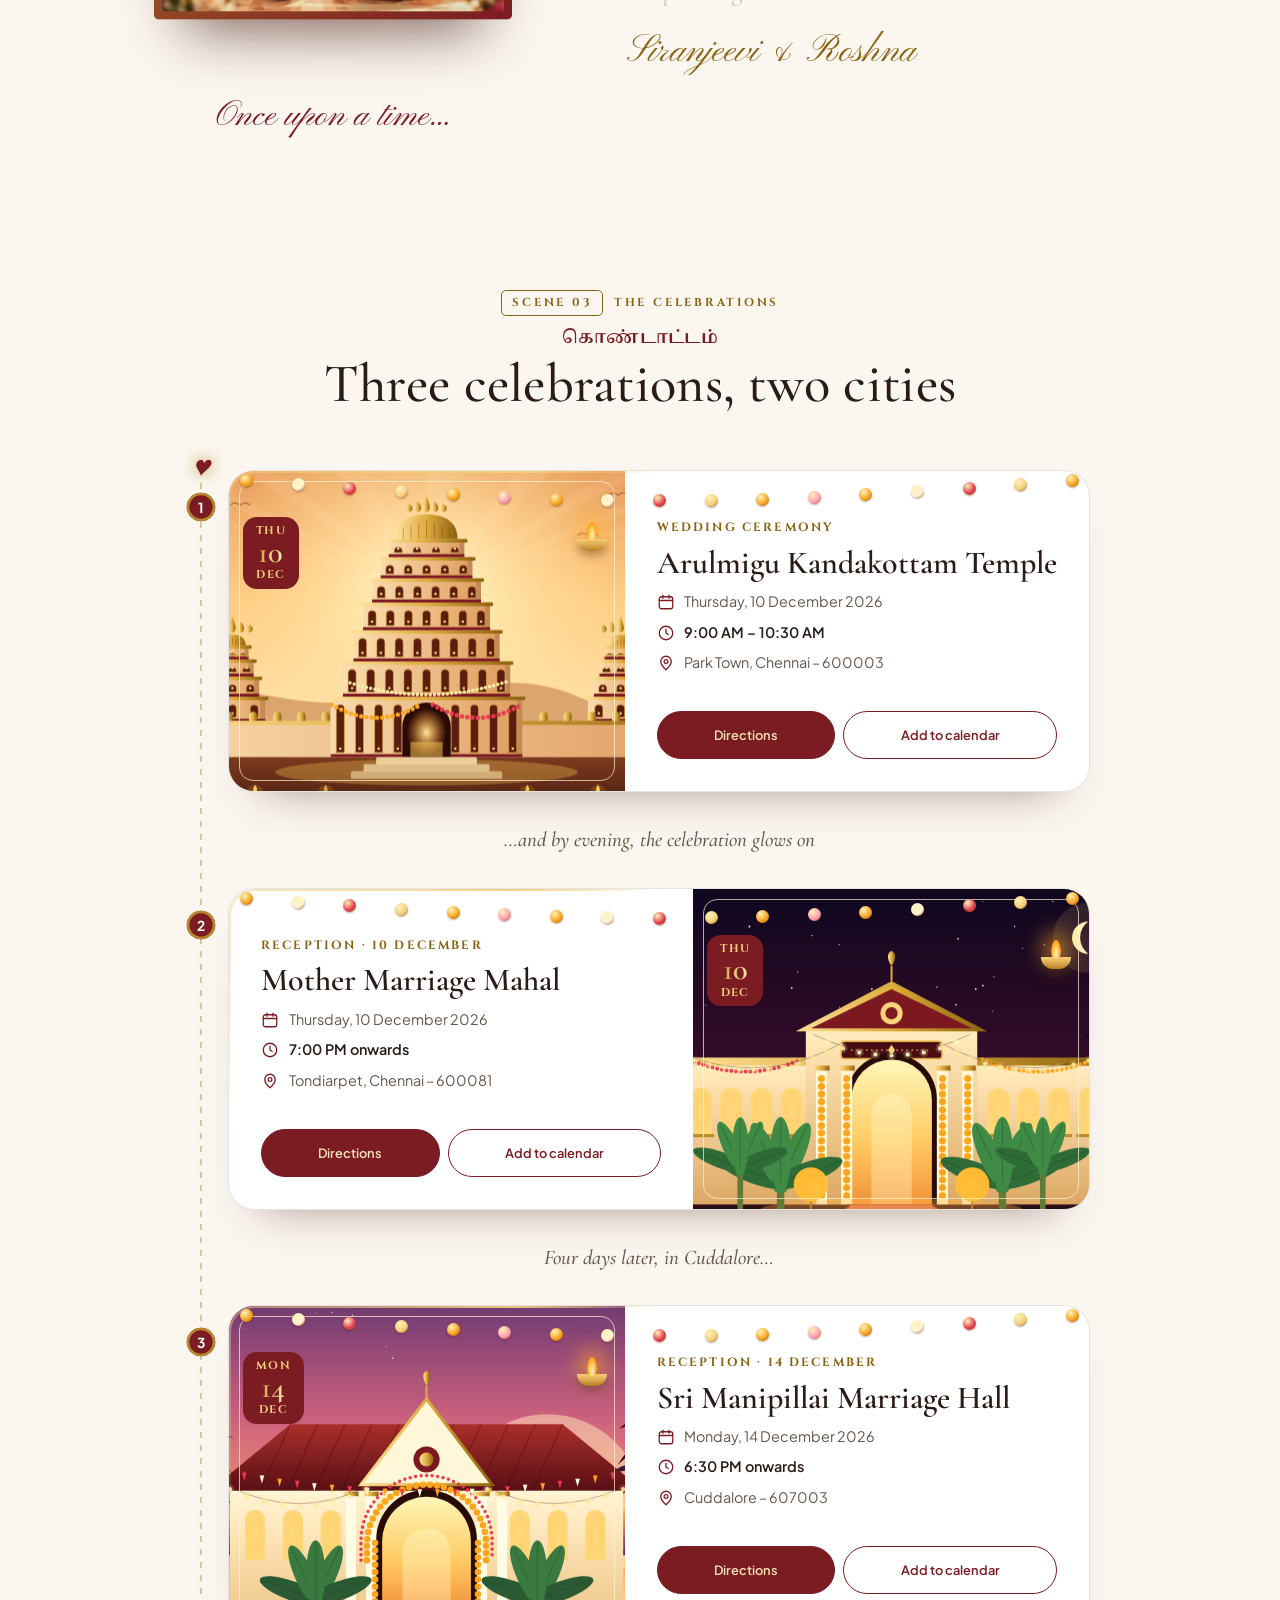
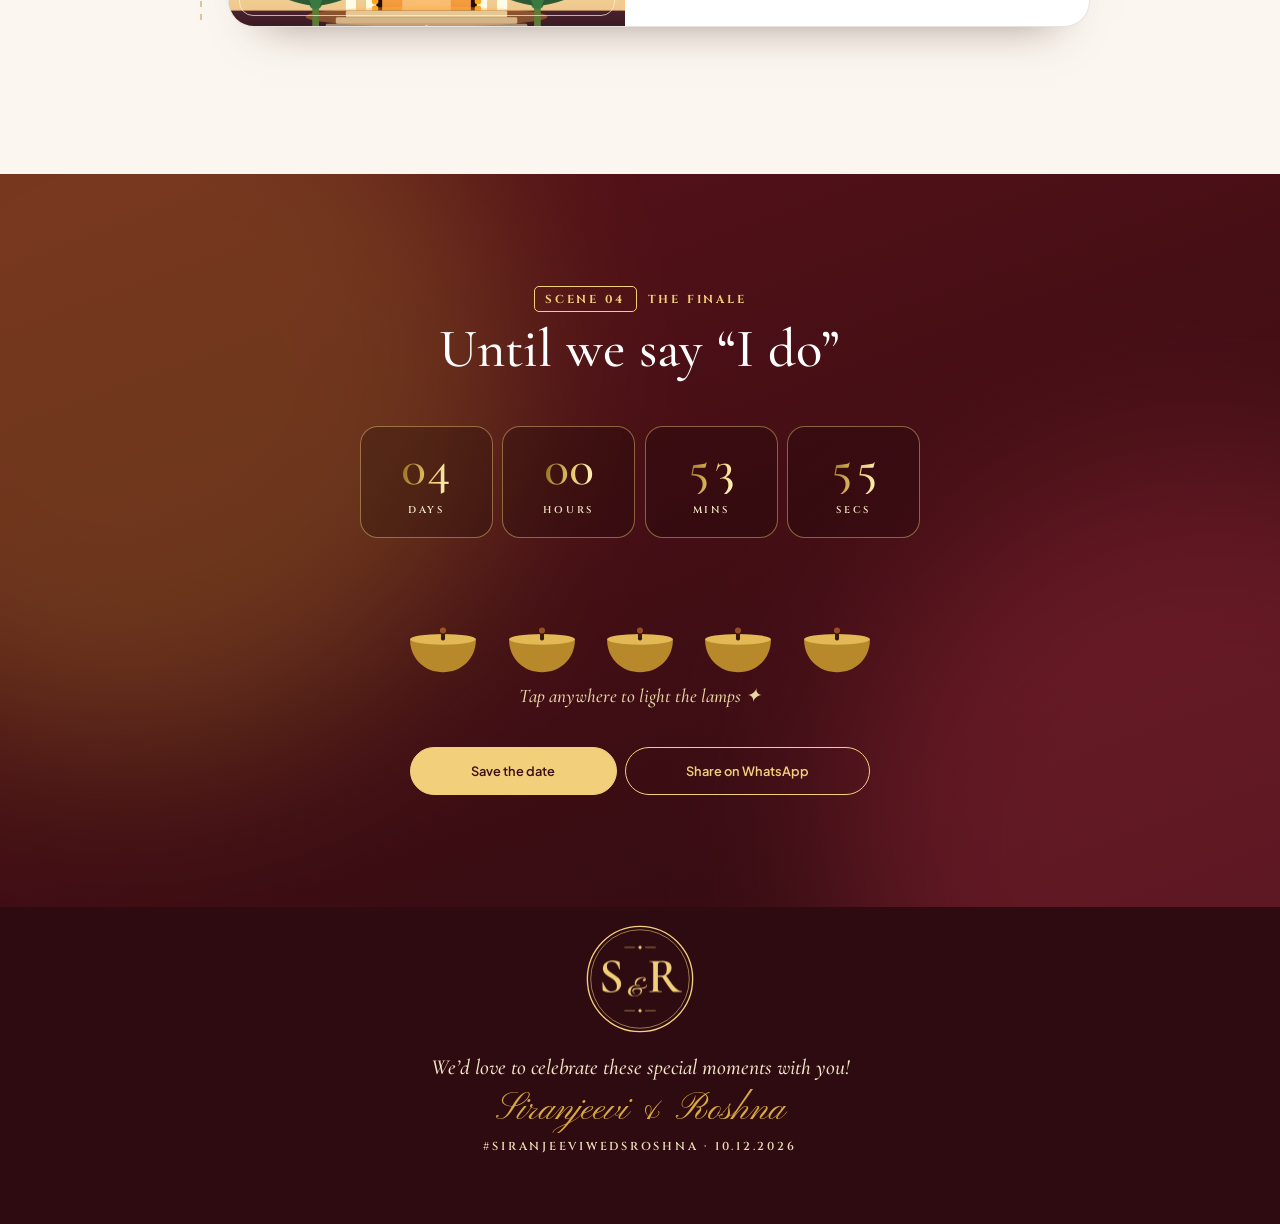
==== commit 1b5840a3: "Full revision of the app" ====
--- a/index.html
+++ b/index.html
@@ -4,332 +4,30 @@
 <meta charset="utf-8">
 <meta name="viewport" content="width=device-width, initial-scale=1, viewport-fit=cover">
 <meta name="theme-color" content="#2e0b11">
-<title>Siranjeevi &amp; Roshna · Wedding Storyboard</title>
+<title>Siranjeevi &amp; Roshna · Wedding Invitation · 10 December 2026</title>
+<meta name="description" content="You are warmly invited to the wedding of Siranjeevi &amp; Roshna — 10 December 2026, Chennai. Ceremony, receptions and blessings.">
+<meta property="og:type" content="website">
+<meta property="og:site_name" content="Siranjeevi &amp; Roshna">
+<meta property="og:title" content="Siranjeevi &amp; Roshna are getting married 💍">
+<meta property="og:description" content="Join us on 10 December 2026 · Chennai. Tap to open your invitation.">
+<meta property="og:url" content="https://YOUR-SITE-URL/">
+<meta property="og:image" content="https://YOUR-SITE-URL/assets/img/og-card.jpg">
+<meta property="og:image:width" content="1200"><meta property="og:image:height" content="630">
+<meta name="twitter:card" content="summary_large_image">
+<link rel="icon" href="assets/img/favicon.svg" type="image/svg+xml">
+<link rel="preload" as="image" href="assets/img/hero.webp" type="image/webp" fetchpriority="high">
 <link rel="preconnect" href="https://fonts.googleapis.com"><link rel="preconnect" href="https://fonts.gstatic.com" crossorigin>
 <link href="https://fonts.googleapis.com/css2?family=Cormorant+Garamond:ital,wght@0,500;0,600;1,500&family=Pinyon+Script&family=Cinzel:wght@500;600;700&family=Noto+Serif+Tamil:wght@600&family=Plus+Jakarta+Sans:wght@400;500;600;700&display=swap" rel="stylesheet">
-<style>
-:root{box-sizing:border-box;padding-top:env(safe-area-inset-top,0px);padding-bottom:env(safe-area-inset-bottom,0px);color-scheme:light dark;
---bg:#FBF7F0;--ink:#2A1B16;--mute:#65564a;--gt:#8a6212;--card:#fff;--line:rgba(42,27,22,.12);--mar:#7B1B22;--btn:#7B1B22;--gold:#B8892B;--nav:rgba(251,247,240,.82);
---sans:'Plus Jakarta Sans',system-ui,sans-serif;--serif:'Cormorant Garamond',Georgia,serif;--tam:'Noto Serif Tamil',serif;--script:'Pinyon Script','Great Vibes',cursive}
-@media(prefers-color-scheme:dark){:root:not([data-theme="light"]){--bg:#17110f;--ink:#f1e6d3;--mute:#d2c3ad;--gt:#e2b85a;--card:#221815;--line:rgba(241,230,211,.14);--mar:#e49a9f;--nav:rgba(23,17,15,.82)}}
-:root[data-theme="dark"]{--bg:#17110f;--ink:#f1e6d3;--mute:#d2c3ad;--gt:#e2b85a;--card:#221815;--line:rgba(241,230,211,.14);--mar:#e49a9f;--nav:rgba(23,17,15,.82)}
-*,*::before,*::after{box-sizing:inherit}
-html{scroll-behavior:smooth;scroll-padding-top:calc(env(safe-area-inset-top,0px) + 20px);background:linear-gradient(#c4743a 50%,#2e0b11 50%);min-height:100%}
-body{margin:0;background:var(--bg);color:var(--ink);font:400 1rem/1.65 var(--sans);overflow-x:hidden;-webkit-font-smoothing:antialiased}
-.L{position:absolute;will-change:transform}
-a:focus-visible,button:focus-visible{outline:2px solid var(--gold);outline-offset:3px}
-
-/* hero */
-.hero{--H:clamp(640px,100svh,1000px);position:relative;height:var(--H);overflow:hidden;background:#c4743a}
-.hbg{left:0;right:0;top:-12%;bottom:0}
-.hbg::before{content:"";position:absolute;inset:0;background:var(--bg-img) center/cover;filter:blur(28px) brightness(.85);scale:1.2}
-.himg{position:absolute;top:0;left:50%;translate:-50% 0;height:100%;width:auto;max-width:none;display:block;animation:kb 20s ease-in-out infinite alternate;-webkit-mask-image:linear-gradient(90deg,transparent,#000 10%,#000 90%,transparent);mask-image:linear-gradient(90deg,transparent,#000 10%,#000 90%,transparent)}
-@keyframes kb{to{scale:1.05}}
-.hero::after{content:"";position:absolute;inset:auto 0 0;height:34%;background:linear-gradient(transparent,rgba(30,12,6,.6));pointer-events:none}
-.hero-t{position:absolute;left:0;right:0;top:9%;text-align:center;padding:0 1rem;z-index:2;color:#2b1a12}
-.hero-t::before{content:"";position:absolute;inset:-34px 2% -22px;background:radial-gradient(ellipse at center,rgba(255,247,226,.95) 0,rgba(255,247,226,.88) 50%,rgba(255,247,226,0) 76%);z-index:-1}
-.kick{margin:0;font:700 .76rem var(--sans);letter-spacing:.28em;text-transform:uppercase;text-shadow:0 0 8px #fff4d6,0 0 16px #fff4d6}
-.hero h1{margin:.5rem 0;font:500 clamp(3rem,min(14vw,9svh),5.4rem)/.95 var(--serif)}
-.hero h1 span{display:block}.hero h1 em{display:block;font-size:.5em;color:#a8761e;line-height:1.1}
-.hero-t>*{animation:up 1.2s cubic-bezier(.2,.7,.2,1) both}.hero-t>:nth-child(2){animation-delay:.2s}.hero-t>:nth-child(3){animation-delay:.4s}
-@keyframes up{from{opacity:0;translate:0 22px}}
-.hero-b{position:absolute;left:0;right:0;bottom:calc(1.3rem);display:flex;flex-direction:column;align-items:center;gap:.8rem;z-index:2}
-.chip{display:flex;flex-wrap:wrap;justify-content:center;gap:.2rem .8rem;padding:.6rem 1.1rem;border-radius:30px;background:rgba(30,12,6,.42);backdrop-filter:blur(8px);-webkit-backdrop-filter:blur(8px);border:1px solid rgba(255,230,170,.4);color:#fff;font:600 .74rem var(--sans);letter-spacing:.04em;white-space:nowrap}
-.chip span+span::before{content:"·";margin-right:.8rem;color:#f2cf7a}
-.cue{color:#fff;font:600 .66rem var(--sans);letter-spacing:.3em;text-transform:uppercase;text-decoration:none;animation:bob 1.8s ease-in-out infinite}
-@keyframes bob{50%{translate:0 6px}}
-
-/* sections */
-.sec{position:relative;padding:clamp(4rem,10vw,7rem) 1.25rem}
-.wrap{max-width:1040px;margin:0 auto}
-.eb{margin:0;text-align:center;font:700 .76rem var(--sans);letter-spacing:.28em;text-transform:uppercase;color:var(--gt)}
-h2{margin:.5rem 0 0;text-align:center;font:500 clamp(2.2rem,6vw,3.4rem)/1.1 var(--serif)}
-.ta{display:block;margin-bottom:.2rem;font:600 1.1rem var(--tam);color:var(--mar)}
-.lead{max-width:540px;margin:.8rem auto 0;text-align:center;color:var(--mute)}
-
-/* note */
-.split{display:grid;gap:3rem;align-items:center;margin-top:3rem}
-.polaroid{position:relative;width:min(300px,78%);margin:0 auto;background:#fff;padding:12px 12px 58px;rotate:-3deg;box-shadow:0 30px 50px -28px rgba(60,20,10,.6);border-radius:4px}
-.polaroid::before{content:"";position:absolute;left:50%;top:-14px;width:90px;height:28px;translate:-50% 0;rotate:2deg;background:rgba(214,170,70,.55)}
-.polaroid img{display:block;width:100%;aspect-ratio:1;object-fit:cover;border-radius:2px}
-.polaroid span{position:absolute;left:0;right:0;bottom:12px;text-align:center;font:400 1.7rem var(--script);color:#7B1B22}
-.note p{margin:0 0 1rem;font:500 clamp(1.3rem,3.4vw,1.6rem)/1.45 var(--serif)}
-.note p:nth-child(3){font-style:italic;color:var(--mar)}
-.sig{font:400 2.4rem/1.2 var(--script);color:var(--gt);margin-top:1.2rem}
-@media(min-width:860px){.split{grid-template-columns:1fr 1.25fr;gap:5rem}}
-
-/* events */
-.grid{display:grid;gap:1.4rem;margin-top:3rem}
-@media(min-width:860px){.grid{grid-template-columns:repeat(3,1fr)}}
-.ec{display:flex;flex-direction:column;background:var(--card);border:1px solid var(--line);border-radius:26px;overflow:hidden;box-shadow:0 28px 44px -34px rgba(60,20,10,.5)}
-.ph{position:relative;aspect-ratio:16/10;background:#e9d9b8}
-.ph img{width:100%;height:100%;object-fit:cover;display:block}
-.dt{position:absolute;left:14px;top:14px;padding:.45rem .8rem;border-radius:14px;background:var(--btn);color:#f2cf7a;text-align:center;font:700 .62rem/1.2 var(--sans);letter-spacing:.14em}
-.dt small{display:block;font-size:.7rem}.dt b{display:block;font:600 1.9rem/1 var(--serif);letter-spacing:0}
-.bd{display:flex;flex-direction:column;gap:.6rem;flex:1;padding:1.3rem 1.3rem 1.4rem}
-.tag{font:700 .75rem var(--sans);letter-spacing:.18em;text-transform:uppercase;color:var(--gt)}
-.bd h3{margin:0;font:600 1.7rem/1.15 var(--serif)}
-.ro{display:flex;gap:.6rem;align-items:flex-start;font-size:.9rem;line-height:1.45;color:var(--mute)}
-.ro b{color:var(--ink);font-weight:600}
-.ro svg{width:18px;height:18px;flex:none;margin-top:2px;fill:none;stroke:var(--mar);stroke-width:1.7;stroke-linecap:round;stroke-linejoin:round}
-.btns{display:flex;flex-wrap:wrap;gap:.5rem;margin-top:auto;padding-top:.8rem}
-.b{cursor:pointer;display:inline-flex;align-items:center;justify-content:center;gap:.4rem;flex:1 1 auto;padding:.75rem 1.1rem;border-radius:30px;font:600 .8rem var(--sans);text-decoration:none;border:1px solid var(--btn);color:var(--btn);background:transparent;transition:.25s}
-.b.s{background:var(--btn);color:#f7e3b5}.b:hover{background:#a3262f;border-color:#a3262f;color:#fff}
-@media(prefers-color-scheme:dark){:root:not([data-theme="light"]) .b:not(.s){color:#f0c0c4;border-color:#f0c0c4}}
-
-/* countdown + footer */
-#date{background:linear-gradient(160deg,#5a1219,#2e0b11);color:#f4e6c8;text-align:center}
-#date h2{color:#fff}#date .ta{color:#f2cf7a}
-.cd{display:grid;grid-template-columns:repeat(4,1fr);gap:.6rem;max-width:560px;margin:2.4rem auto}
-.cd div{border:1px solid rgba(242,207,122,.45);border-radius:18px;padding:1rem 0;background:rgba(0,0,0,.2)}
-.cd strong{display:block;font:500 clamp(2.2rem,9vw,3.2rem)/1 var(--serif);color:#f2cf7a}
-.cd small{font:600 .62rem var(--sans);letter-spacing:.28em;text-transform:uppercase}
-#date .btns{justify-content:center;max-width:460px;margin:0 auto}
-#date .b{color:#f2cf7a;border-color:#f2cf7a}#date .b.s{background:#f2cf7a;color:#3a0f16}
-footer{background:#2e0b11;color:#f4e6c8;text-align:center;padding:1rem 1.25rem 4rem}
-.seal{display:block;width:112px;height:112px;margin:0 auto 1.2rem}
-footer .sig{margin:0;color:#f2cf7a}footer p{margin:.4rem 0}
-.hash{font:600 .72rem var(--sans);letter-spacing:.24em;text-transform:uppercase;color:#ecdcb9}
-
-/* motion */
-.prog{position:fixed;top:0;left:0;right:0;height:3px;z-index:60;background:linear-gradient(90deg,#b8892b,#f2cf7a);transform-origin:0 50%;scale:0 1}
-.lg-r{stroke-dasharray:600;stroke-dashoffset:600;animation:draw 2.2s .2s cubic-bezier(.6,.1,.2,1) forwards}
-.lg-r2{stroke-dasharray:560;stroke-dashoffset:560;animation:draw 2.2s .5s cubic-bezier(.6,.1,.2,1) forwards}
-@keyframes draw{to{stroke-dashoffset:0}}
-.lg-l{opacity:0;animation:fadeIn 1s 1.1s forwards}@keyframes fadeIn{to{opacity:1}}
-.brand{transition:scale .35s}.brand:hover{scale:1.1}
-.seal{transition:rotate 1s cubic-bezier(.2,.7,.2,1)}.seal:hover{rotate:360deg}
-.pt{position:absolute;inset:0;overflow:hidden;pointer-events:none;z-index:1}
-.pt i{position:absolute;top:-20px;width:11px;height:7px;border-radius:70% 30% 70% 30%;opacity:.9;animation:fall var(--d) linear infinite}
-@keyframes fall{to{transform:translate3d(var(--x),105svh,0) rotate(540deg)}}
-.himg{margin-left:calc(var(--mx,0)*-18px);margin-top:calc(var(--my,0)*-8px);transition:margin .4s ease-out}
-.hero-t{transform:translate(calc(var(--mx,0)*10px),calc(var(--my,0)*6px));transition:transform .4s ease-out}
-.ec.rv{transition:opacity .9s,translate .9s cubic-bezier(.2,.7,.2,1),transform .25s ease-out,box-shadow .35s}
-.ec:hover{box-shadow:0 36px 50px -30px rgba(60,20,10,.6)}
-.ph{overflow:hidden}.ph img{transition:scale .9s cubic-bezier(.2,.7,.2,1)}.ec:hover .ph img{scale:1.08}
-.ph::after{content:"";position:absolute;inset:0;background:linear-gradient(105deg,transparent 40%,rgba(255,255,255,.35) 50%,transparent 60%);translate:-120% 0;transition:translate .9s;pointer-events:none}
-.ec:hover .ph::after{translate:120% 0}
-.dt{transition:scale .3s cubic-bezier(.3,1.6,.5,1)}.ec:hover .dt{scale:1.1}
-.b{position:relative;overflow:hidden}.b:hover{translate:0 -2px}.b:active{scale:.97}
-.rpl{position:absolute;border-radius:50%;background:rgba(255,255,255,.45);scale:0;animation:rp .6s ease-out forwards;pointer-events:none}
-@keyframes rp{to{scale:4;opacity:0}}
-.polaroid{cursor:pointer;transition:rotate .5s cubic-bezier(.3,1.6,.5,1),scale .4s}.polaroid:hover{rotate:0deg;scale:1.04}
-.heart{position:fixed;z-index:70;pointer-events:none;font-size:1.5rem;animation:hf 1.4s ease-out forwards}
-@keyframes hf{to{transform:translate(var(--x),-170px) rotate(var(--r));opacity:0}}
-.conf{position:fixed;top:-16px;z-index:80;width:9px;height:14px;border-radius:2px;pointer-events:none;animation:cf var(--d) ease-in forwards}
-@keyframes cf{to{transform:translate3d(var(--x),110vh,0) rotate(var(--r))}}
-.cd strong{width:fit-content;margin:0 auto}.cd strong.flip{animation:flip .5s}
-@keyframes flip{from{opacity:0;translate:0 -40%}}
-.side a.on::before{animation:pulse 2s infinite}@keyframes pulse{50%{box-shadow:0 0 0 6px rgba(123,27,34,.2)}}
-.rv-l{translate:-40px 0}.rv-r{translate:40px 0}
-@media(prefers-reduced-motion:reduce){.pt,.prog,.conf,.heart{display:none}.lg-r,.lg-r2{animation:none;stroke-dashoffset:0}.lg-l{animation:none;opacity:1}.himg,.hero-t{transition:none}.ec:hover .ph img{scale:none}.side a.on::before{animation:none}}
-.rv{opacity:0;translate:0 26px;transition:opacity .9s,translate .9s cubic-bezier(.2,.7,.2,1)}.rv.in{opacity:1;translate:none}
-@media(prefers-reduced-motion:reduce){.rv{opacity:1;translate:none;transition:none}.himg,.hero-t>*,.cue{animation:none}html{scroll-behavior:auto}}
-
-body.lock{overflow:hidden}body.lock .hero-t>*{animation-play-state:paused}
-#gate{position:fixed;inset:0;z-index:100;display:grid;place-items:center;perspective:1500px;overflow:hidden;transition:visibility 0s 2s}
-#gate.go{visibility:hidden;pointer-events:none}
-.door{position:absolute;top:0;bottom:0;width:50.3%;background:radial-gradient(circle,#f2cf7a 0 2.5px,transparent 3.5px) 0 0/44px 44px,repeating-linear-gradient(90deg,#4a0f16 0 2px,#5a1219 2px 64px);transition:transform 1.8s cubic-bezier(.7,0,.2,1)}
-.door.l{left:0;transform-origin:0 50%;border-right:3px solid #b8892b}.door.r{right:0;transform-origin:100% 50%;border-left:3px solid #b8892b}
-#gate.go .l{transform:rotateY(-110deg)}#gate.go .r{transform:rotateY(110deg)}
-.gc{position:relative;z-index:2;display:grid;justify-items:center;gap:.9rem;padding:1.5rem;text-align:center;color:#f4e6c8;transition:opacity .6s,scale 1.2s}
-#gate.go .gc{opacity:0;scale:1.5}.gl{width:clamp(84px,16svh,128px);height:clamp(84px,16svh,128px)}
-.gh{margin:0;font:500 clamp(2.2rem,9vw,3.4rem)/1 var(--serif)}.gh em{color:#f2cf7a;font-style:normal}
-#gn{width:min(300px,80vw);padding:.8rem 1.1rem;border-radius:30px;border:1px solid rgba(242,207,122,.5);background:rgba(0,0,0,.25);color:#fff;font:500 1rem var(--sans);text-align:center;outline:0}
-#gn::placeholder{color:#d9c79e}#gn:focus{border-color:#f2cf7a}
-#gate .b{color:#f2cf7a;border-color:#f2cf7a}#gate .b.s{background:#f2cf7a;color:#3a0f16}#gate .btns{justify-content:center;padding:0}
-.brand{position:fixed;top:calc(env(safe-area-inset-top,0px) + 12px);left:12px;z-index:50;width:48px;height:48px;padding:5px;border-radius:50%;background:var(--nav);backdrop-filter:blur(12px);-webkit-backdrop-filter:blur(12px);border:1px solid var(--line);color:var(--mar);--ring:var(--gt);transition:scale .35s}.brand:hover{scale:1.1}.brand svg{display:block;width:100%;height:100%}
-.hud{position:fixed;top:calc(env(safe-area-inset-top,0px) + 12px);right:12px;z-index:50;display:flex;align-items:center;gap:.6rem;height:48px;padding:0 .4rem 0 1rem;border-radius:30px;background:var(--nav);backdrop-filter:blur(12px);-webkit-backdrop-filter:blur(12px);border:1px solid var(--line);font:700 .7rem var(--sans);letter-spacing:.14em;text-transform:uppercase}
-.hud em{display:none;font-style:normal;color:var(--gt)}@media(min-width:600px){.hud em{display:inline}}
-#sg{display:flex;gap:4px}#sg button{width:14px;height:6px;border:0;padding:0;border-radius:4px;background:var(--line);cursor:pointer;transition:.3s}#sg button.on{width:30px;background:var(--mar)}
-#mt{width:36px;height:36px;border:0;border-radius:50%;background:none;color:var(--ink);font-size:1.05rem;cursor:pointer}#mt.off{opacity:.4}
-.hero{cursor:pointer}
-.pet{position:fixed;z-index:90;width:12px;height:8px;border-radius:70% 30%;pointer-events:none;animation:pf 2s cubic-bezier(.3,.6,.5,1) forwards}
-@keyframes pf{35%{transform:translate(calc(var(--x)*.5),-110px) rotate(calc(var(--r)*.4))}to{transform:translate(var(--x),260px) rotate(var(--r));opacity:0}}
-.slate{display:flex;align-items:center;justify-content:center;gap:.7rem;margin:0;font:700 .72rem var(--sans);letter-spacing:.24em;text-transform:uppercase;color:var(--gt)}
-.slate b{padding:.28rem .65rem;border:1.5px solid currentColor;border-radius:5px;font-weight:700}
-.note p span{transition:opacity .35s}
-.grid{display:block;position:relative;max-width:900px;margin:3rem auto 0;padding-left:38px}
-.grid::before{content:"";position:absolute;left:10px;top:0;bottom:0;width:2px;background:repeating-linear-gradient(var(--gold) 0 6px,transparent 6px 13px);opacity:.45}
-.sp{position:absolute;left:10px;top:0;width:2px;height:calc(var(--pg,0)*100%);background:linear-gradient(var(--gold),var(--mar))}
-.sp::after{content:"♥";position:absolute;left:50%;bottom:-8px;translate:-50% 0;font-size:1.3rem;line-height:1;color:var(--mar);filter:drop-shadow(0 0 8px var(--gold));animation:hb 1.2s infinite}
-@keyframes hb{50%{scale:1.3}}
-.st{position:relative;margin-bottom:2.2rem}
-.mk{position:absolute;left:-38px;top:26px;width:22px;height:22px;display:grid;place-items:center;border-radius:50%;background:var(--bg);border:2px solid var(--gold);font:700 .66rem var(--sans);color:var(--gt);transition:.6s}
-.ec.in~.mk{background:var(--mar);border-color:var(--mar);color:#fff;scale:1.3}
-.it{margin:0 0 2.2rem;text-align:center;font:italic 500 1.3rem var(--serif);color:var(--mute)}
-.ph img{height:126%;margin-top:-13%}
-.ph::before{content:"";position:absolute;inset:10px;z-index:2;border:1px solid rgba(255,255,255,.55);border-radius:14px;pointer-events:none}
-@media(min-width:860px){.ec{flex-direction:row}.ph{flex:0 0 46%;aspect-ratio:auto;min-height:320px}.st:nth-of-type(even) .ec{flex-direction:row-reverse}.bd{padding:2rem;justify-content:center}.bd h3{font-size:2rem}}
-.lamps{display:flex;justify-content:center;gap:clamp(.4rem,3vw,1.4rem);margin:2rem 0 .4rem}
-.lamp{width:clamp(52px,14vw,76px);padding:0;border:0;background:none;cursor:pointer;transition:scale .3s}.lamp:hover{scale:1.08}.lamp svg{display:block;width:100%;overflow:visible}
-.lamp .bw{fill:#b8892b}.lamp .fl{fill:#ffcf5a;opacity:0;transform-box:fill-box;transform-origin:50% 100%;scale:.2;transition:.6s cubic-bezier(.3,1.6,.5,1)}
-.lamp.on .fl{opacity:1;scale:1;animation:fk 1s ease-in-out infinite alternate;filter:drop-shadow(0 0 10px #ffb938)}
-@keyframes fk{to{scale:1.1 .92;rotate:-3deg}}
-.lh{margin:0 0 1rem;color:#e9d5a4;font:italic 500 1.2rem var(--serif);min-height:1.8em}
-#date.lit{background:radial-gradient(circle at 50% 65%,#80301c,#2e0b11 72%)}
-@media(prefers-reduced-motion:reduce){.door,.gc{transition:none}.sp::after,.lamp.on .fl{animation:none}}
-
-html{-webkit-text-size-adjust:100%}body{-webkit-tap-highlight-color:transparent}a,button{touch-action:manipulation}
-.b{min-height:48px}.brand{left:max(12px,env(safe-area-inset-left,0px))}.hud{right:max(12px,env(safe-area-inset-right,0px))}
-#sg button{position:relative}#sg button::after{content:"";position:absolute;inset:-18px -3px}
-.w{display:inline-block;overflow:hidden;vertical-align:top;padding-bottom:.14em}.w>span{display:inline-block;translate:0 115%;transition:translate .95s cubic-bezier(.2,.7,.2,1) calc(var(--i)*.08s)}h2.in .w>span{translate:0 0}
-.ec{position:relative}.ec.rv .ph{clip-path:inset(0 100% 0 0);transition:clip-path 1.3s cubic-bezier(.7,0,.2,1) .15s}.ec.in .ph{clip-path:inset(0)}
-.ec::after{content:"";position:absolute;inset:0;pointer-events:none;background:radial-gradient(280px circle at var(--sx,-999px) var(--sy,-999px),rgba(242,207,122,.25),transparent 70%);opacity:0;transition:opacity .3s}.ec:hover::after{opacity:1}
-.spk{position:fixed;z-index:60;width:6px;height:6px;rotate:45deg;background:#e2b85a;pointer-events:none;animation:sk .8s forwards}@keyframes sk{to{opacity:0;scale:0;translate:0 16px}}
-#date{position:relative;overflow:hidden}#date .wrap{position:relative;z-index:1}
-.au{position:absolute;width:60vmax;height:60vmax;border-radius:50%;filter:blur(90px);opacity:.32;pointer-events:none;animation:dr 16s ease-in-out infinite alternate}.a1{left:-20vmax;top:-15vmax;background:#b8892b}.a2{right:-25vmax;bottom:-25vmax;background:#c2354a;animation-delay:-7s}@keyframes dr{to{translate:18vw 8vh;scale:1.25}}
-.sig{background:linear-gradient(100deg,var(--gt) 30%,#f6dd9a 50%,var(--gt) 70%) 0 0/250% 100%;-webkit-background-clip:text;background-clip:text;-webkit-text-fill-color:transparent;animation:sh 5s linear infinite}footer .sig{background-image:linear-gradient(100deg,#d9a93f 30%,#fff3c8 50%,#d9a93f 70%)}@keyframes sh{to{background-position:-250% 0}}
-@media(min-width:600px) and (max-width:859px){.ph{aspect-ratio:2/1}}
-@media(min-width:1400px){html{font-size:18px}.wrap{max-width:1180px}.grid{max-width:1000px}}
-@media(max-width:480px){.brand,.hud{height:44px}.brand{width:44px}.hud{padding-left:.8rem;gap:.4rem}#sg button{width:10px}#sg button.on{width:22px}
-.sec{padding-inline:1rem}.grid{padding-left:30px}.grid::before,.sp{left:9px}.mk{left:-30px;width:20px;height:20px}.bd{padding:1.1rem}.ec .btns .b{flex:1 1 100%}.it{font-size:1.12rem}
-.cd{gap:.4rem}.cd div{padding:.8rem 0;border-radius:14px}.cd small{letter-spacing:.16em;font-size:.56rem}.hero-t{top:11%}.kick{font-size:.68rem;letter-spacing:.2em}.chip{font-size:.68rem;padding:.5rem .9rem}.lamps{gap:.3rem}}
-@media(max-height:520px) and (orientation:landscape){.gc{gap:.4rem;padding:.8rem}.gl{width:64px;height:64px}.gh{font-size:2rem}.hero{--H:640px}}
-@media(prefers-reduced-motion:reduce){.w>span{translate:none;transition:none}.ec.rv .ph{clip-path:none}.au,.sig{animation:none}}
-
-body.lock .plaque *{animation-play-state:paused}
-.hero{--S:6.2rem;--H:clamp(540px,calc(100svh - var(--S)),1200px);height:calc(var(--H) + var(--S));background:#2a0f0a}
-.hero::after{height:calc(var(--S) + 3rem);background:linear-gradient(transparent,#2a0f0a 72%)}
-.art{position:absolute;top:0;left:50%;translate:-50% 0;height:var(--H);width:calc(var(--H)*.9236);transform-origin:50% 72%}
-.art .himg{position:absolute;inset:0;left:0;top:0;width:100%;height:100%;margin:0;scale:1.04;translate:calc(var(--mx,0)*-14px) calc(var(--my,0)*-7px);animation:none;transition:translate .4s ease-out}
-.rays{position:absolute;width:95%;aspect-ratio:1;translate:-50% -50%;border-radius:50%;background:repeating-conic-gradient(rgba(255,226,150,.55) 0 5deg,transparent 5deg 15deg);-webkit-mask:radial-gradient(circle,#000,transparent 62%);mask:radial-gradient(circle,#000,transparent 62%);mix-blend-mode:screen;opacity:.4;pointer-events:none;animation:spin 90s linear infinite}
-@keyframes spin{to{rotate:360deg}}
-.fl{position:absolute;width:13%;aspect-ratio:1;translate:-50% -50%;background:radial-gradient(circle,rgba(255,190,90,.7),transparent 65%);mix-blend-mode:screen;pointer-events:none;animation:fli 2.2s ease-in-out infinite alternate}.fl.big{width:24%}
-@keyframes fli{from{opacity:.45;scale:.88}to{opacity:1;scale:1.1}}
-.plaque{position:absolute;left:50%;top:40.4%;z-index:2;isolation:isolate;display:flex;flex-direction:column;align-items:center;gap:calc(var(--H)*.011);width:40%;text-align:center;color:#3b2418;translate:calc(-50% + var(--mx,0)*8px) calc(-50% + var(--my,0)*4px);transition:translate .4s ease-out}
-.plaque::before{content:"";position:absolute;inset:-16% -24%;z-index:-1;background:radial-gradient(ellipse at center,rgba(255,243,220,.96) 0,rgba(255,243,220,.88) 52%,rgba(255,243,220,0) 76%)}
-.k{margin:0;font:700 max(.62rem,calc(var(--H)*.0135))/1.7 var(--sans);letter-spacing:.3em;text-transform:uppercase;color:#6a4b34;white-space:nowrap;animation:up 1.2s cubic-bezier(.2,.7,.2,1) .3s both}.k2{animation-delay:2.6s}
-.nm{display:block;white-space:nowrap;font:400 clamp(2.5rem,calc(var(--H)*.074),5.8rem)/1.08 var(--script);clip-path:inset(-20% 100% -20% -5%);animation:wipe 1.8s cubic-bezier(.6,.1,.2,1) var(--d) forwards}
-.n1{--d:.6s;color:#3b2418}.n2{--d:1.7s;color:#8a1c22}@keyframes wipe{to{clip-path:inset(-20% -10% -20% -5%)}}
-.amp{display:flex;align-items:center;gap:.6rem;width:92%;animation:up 1.2s cubic-bezier(.2,.7,.2,1) 1.2s both}.amp i{flex:1;height:1px;background:linear-gradient(90deg,transparent,#b8892b)}.amp i:last-child{rotate:180deg}.amp b{font:italic 500 calc(var(--H)*.034)/1 var(--serif);color:#a8761e}
-.fg{left:0;right:0;top:0;height:100%;z-index:4;pointer-events:none;translate:calc(var(--mx,0)*16px) 0}
-.gar{position:absolute;top:-8px;width:20px;height:var(--l);--c:#fffaf0;transform-origin:50% 0;animation:sw var(--t) ease-in-out infinite alternate;background:radial-gradient(ellipse 5.5px 8.5px at 50% 50%,var(--c) 0 66%,transparent 74%) 0 0/20px 19px,linear-gradient(90deg,transparent calc(50% - .5px),#b8892b 0 calc(50% + .5px),transparent 0);filter:drop-shadow(0 3px 3px rgba(0,0,0,.35))}.gar.p{--c:#f08aa0}
-@keyframes sw{from{rotate:-2.5deg}to{rotate:2.5deg}}
-.bell{position:absolute;top:-4px;left:max(calc(var(--o) + 2%),calc(50% - var(--H)*.462 + var(--o)));display:flex;flex-direction:column;align-items:center;padding:0;border:0;background:none;cursor:pointer;pointer-events:auto;transform-origin:50% 0;animation:sw var(--t) ease-in-out infinite alternate;filter:drop-shadow(0 4px 4px rgba(0,0,0,.4))}
-.bell i{width:1px;height:var(--l);background:#b8892b}.bell svg{width:clamp(30px,6vw,44px);height:auto}
-.bell.ring{animation:ring 1.6s ease-out}@keyframes ring{0%{rotate:0}15%{rotate:24deg}30%{rotate:-19deg}45%{rotate:13deg}60%{rotate:-8deg}80%{rotate:3deg}to{rotate:0}}
-.kids{position:relative;width:min(380px,84%);margin:0 auto 2.4rem}
-.arch{margin:0;padding:8px;border-radius:999px 999px 26px 26px;background:linear-gradient(160deg,#f2cf7a,#b8892b 45%,#7b1b22);box-shadow:0 40px 60px -30px rgba(60,20,10,.65);cursor:pointer}
-.arch img{display:block;width:100%;aspect-ratio:2/3;object-fit:cover;border-radius:999px 999px 20px 20px}
-.kids .polaroid{position:absolute;right:-12%;bottom:-8%;width:44%;margin:0;padding:8px 8px 40px;rotate:6deg}.kids .polaroid span{bottom:8px;font-size:1.3rem}
-@media(max-width:480px){.kids .polaroid{right:-6%}}
-@media(prefers-reduced-motion:reduce){.nm{clip-path:none;animation:none}.k,.amp{animation:none}.rays,.fl,.gar,.bell{animation:none}}
-
-:root{--cin:'Cinzel','Cormorant Garamond',serif}
-.slate,.k,.eb,.tag,.hud,.cue,.cd small,.hash,.chip,.dt,.ghint{font-family:var(--cin)}
-h2{letter-spacing:.005em;text-wrap:balance}.note p{text-wrap:pretty}
-.nm{font-size:clamp(2.7rem,calc(var(--H)*.082),6.2rem)}
-.foil,.cd strong,.amp b,.gh,.dt b{background:linear-gradient(100deg,#8a6212 0,#e8c66a 28%,#fff0b8 46%,#c9972e 62%,#8a6212 100%) 0 0/220% 100%;-webkit-background-clip:text;background-clip:text;-webkit-text-fill-color:transparent;animation:sh 7s linear infinite}
-.dt b{background-image:linear-gradient(100deg,#c9972e,#fff0b8 45%,#c9972e)}
-.kids{--g:0}.kfr{position:relative;margin-bottom:2.6rem}
-.ar-in{position:relative;overflow:hidden;border-radius:999px 999px 20px 20px;aspect-ratio:18/25;background:#e9d9b8}
-.ar-in img{position:absolute;inset:0;width:100%;height:100%;aspect-ratio:auto;border-radius:0;object-fit:cover}
-.kd{scale:calc(1 + var(--g)*.08);filter:blur(calc(var(--g)*2.5px)) saturate(calc(1 - var(--g)*.3))}
-.ad{scale:calc(1.1 - var(--g)*.1);-webkit-mask-image:radial-gradient(circle farthest-corner at 50% 58%,#000 calc(var(--g)*125% - 22%),transparent calc(var(--g)*125%));mask-image:radial-gradient(circle farthest-corner at 50% 58%,#000 calc(var(--g)*125% - 22%),transparent calc(var(--g)*125%))}
-.ar-in::after{content:"";position:absolute;inset:0;pointer-events:none;mix-blend-mode:screen;background:radial-gradient(circle at 50% 58%,#fff4cf,transparent 68%);opacity:calc((1 - (var(--g)*2 - 1)*(var(--g)*2 - 1))*.6)}
-.gcap{position:relative;height:2.8rem;margin:0;text-align:center;font:400 clamp(1.8rem,6vw,2.2rem)/1.3 var(--script);color:var(--mar);white-space:nowrap}.gcap span{position:absolute;inset:0}
-.then{opacity:calc(1 - var(--g)*2)}.now{opacity:calc(var(--g)*2 - 1)}
-.gs{-webkit-appearance:none;appearance:none;width:100%;height:32px;margin:.4rem 0 0;background:transparent;cursor:pointer}
-.gs::-webkit-slider-runnable-track{height:3px;border-radius:3px;background:linear-gradient(90deg,var(--gold) calc(var(--g)*100%),var(--line) 0)}
-.gs::-webkit-slider-thumb{-webkit-appearance:none;width:26px;height:26px;margin-top:-11.5px;border-radius:50%;border:2px solid #f2cf7a;background:radial-gradient(circle at 35% 30%,#b83a45,var(--mar));box-shadow:0 4px 10px -2px rgba(0,0,0,.5)}
-.gs::-moz-range-track{height:3px;border-radius:3px;background:linear-gradient(90deg,var(--gold) calc(var(--g)*100%),var(--line) 0)}
-.gs::-moz-range-thumb{width:22px;height:22px;border-radius:50%;border:2px solid #f2cf7a;background:var(--mar)}
-.ghint{margin:.2rem 0 0;text-align:center;font-size:.66rem;letter-spacing:.22em;text-transform:uppercase;color:var(--mute)}
-@media(prefers-reduced-motion:reduce){.foil,.cd strong,.amp b,.gh,.dt b{animation:none}}
-
-.fh{position:absolute;inset:0;overflow:hidden;pointer-events:none;z-index:0}.fh i{position:absolute;bottom:-30px;font-style:normal;line-height:1;color:var(--mar);opacity:0;scale:var(--s);animation:rise var(--d) linear infinite}
-@keyframes rise{10%{opacity:.5}90%{opacity:.3}to{transform:translate(var(--x),-130svh);opacity:0}}#date .fh i,.stage .fh i{color:#f2cf7a}.sec .wrap{position:relative;z-index:1}
-.kfr{isolation:isolate}.kfr::before{content:"";position:absolute;inset:-14%;z-index:-1;border-radius:50%;background:radial-gradient(circle,rgba(228,154,159,.5),transparent 66%);animation:gl 3.6s ease-in-out infinite alternate}@keyframes gl{from{opacity:.5;scale:.94}to{opacity:1;scale:1.06}}
-.arch{position:relative}.arch:focus-visible,.stage:focus-visible{outline:2px solid var(--gold);outline-offset:4px}
-.tap{position:absolute;left:50%;bottom:7%;translate:-50% 0;padding:.5rem 1rem;border-radius:30px;background:rgba(30,10,8,.55);-webkit-backdrop-filter:blur(6px);backdrop-filter:blur(6px);border:1px solid rgba(242,207,122,.6);color:#f6dd9a;font:600 .66rem var(--cin);letter-spacing:.2em;text-transform:uppercase;white-space:nowrap;pointer-events:none;opacity:calc(1 - var(--g)*5);animation:tp 1.8s ease-in-out infinite}@keyframes tp{50%{scale:1.08}}
-.dt{z-index:3}footer{padding-bottom:calc(4rem + env(safe-area-inset-bottom,0px))}
-.stage{position:relative;max-width:640px;aspect-ratio:4/4.6;margin:2.4rem auto 0;border-radius:30px;overflow:hidden;background:linear-gradient(180deg,#16081a 0,#3a0f1c 58%,#6a2420 100%);border:1px solid rgba(242,207,122,.4);box-shadow:0 40px 70px -40px rgba(30,5,10,.85);cursor:pointer;color:#f4e6c8}
-.stage:not(.vis) *{animation-play-state:paused!important}
-.stars{position:absolute;inset:0;background:radial-gradient(1.5px 1.5px at 20% 15%,#fff 50%,transparent),radial-gradient(1px 1px at 70% 28%,#fff 50%,transparent),radial-gradient(1.5px 1.5px at 40% 40%,#ffe9a8 50%,transparent),radial-gradient(1px 1px at 86% 14%,#fff 50%,transparent),radial-gradient(1.2px 1.2px at 8% 50%,#fff 50%,transparent),radial-gradient(1px 1px at 58% 22%,#ffe9a8 50%,transparent),radial-gradient(1.2px 1.2px at 92% 44%,#fff 50%,transparent);animation:twk 3s ease-in-out infinite alternate}
-@keyframes twk{from{opacity:.35}to{opacity:1}}
-.moon{position:absolute;top:13%;right:11%;width:13%;aspect-ratio:1;border-radius:50%;background:radial-gradient(circle at 35% 35%,#fff7dc,#f2cf7a);box-shadow:0 0 50px 18px rgba(242,207,122,.35)}
-.spot{position:absolute;inset:0;background:linear-gradient(180deg,rgba(255,236,190,.3),transparent 85%);clip-path:polygon(42% 0,58% 0,92% 100%,8% 100%);mix-blend-mode:screen}
-.fl2{position:absolute;top:0;left:0;width:100%;height:auto}.fl2 circle{fill:#ffe29a;filter:drop-shadow(0 0 4px #ffcf5a);animation:twk 1.8s ease-in-out infinite alternate}
-.dcap{position:absolute;left:0;right:0;top:15%;margin:0;text-align:center;display:grid;gap:.3rem}.dcap span{font:400 clamp(1.9rem,7vw,2.8rem)/1.1 var(--script);color:#f6dd9a}.dcap small{font:600 .64rem var(--cin);letter-spacing:.26em;text-transform:uppercase;color:#e9d5a4}
-.floor{position:absolute;left:50%;bottom:4%;width:82%;aspect-ratio:5/1;translate:-50% 0;border-radius:50%;background:radial-gradient(ellipse,rgba(242,207,122,.55),rgba(242,207,122,.08) 60%,transparent 72%)}
-.floor::before,.floor::after{content:"";position:absolute;inset:0;border:1px solid rgba(242,207,122,.5);border-radius:50%;animation:rp2 3.2s ease-out infinite}.floor::after{animation-delay:-1.6s}@keyframes rp2{from{scale:.5;opacity:.9}to{scale:1.2;opacity:0}}
-.dsv{position:absolute;left:50%;bottom:5%;width:66%;translate:-50% 0;overflow:visible}
-.dc{transform-origin:180px 380px;animation:dn 4.4s ease-in-out infinite}.stage.tw .dc{animation-duration:1.1s}
-@keyframes dn{0%,100%{transform:translate(-8px,0) rotate(-1.5deg)}25%,75%{transform:translate(0,-8px)}50%{transform:translate(8px,0) rotate(1.5deg)}}
-.sk{transform-origin:250px 214px;animation:sk 2.2s ease-in-out infinite alternate}.stage.tw .sk{animation-duration:.45s}@keyframes sk{from{transform:scaleX(1)}to{transform:scaleX(.8) skewX(-4deg)}}
-.vl{transform-origin:262px 100px;animation:vl 1.8s ease-in-out infinite alternate}@keyframes vl{from{transform:skewY(-5deg) scaleX(1)}to{transform:skewY(5deg) scaleX(.85)}}
-.br{transform-origin:250px 200px}.stage.tw .br{animation:spn 1.3s ease-in-out}@keyframes spn{25%{transform:scaleX(.1)}50%{transform:scaleX(-1)}75%{transform:scaleX(.1)}to{transform:scaleX(1)}}
-@media(max-width:480px){.stage{border-radius:22px}.dsv{width:76%}}
-@media(prefers-reduced-motion:reduce){.fh{display:none}.dc,.sk,.vl,.br,.stars,.fl2 circle,.floor::before,.floor::after,.tap,.kfr::before{animation:none!important}}
-
-.sec{overflow-x:clip}html{overflow-x:clip}
-@media(min-width:860px){.ec .bd{padding-top:3rem}}
-/* ---- wedding card animations ---- */
-@property --a{syntax:"<angle>";initial-value:0deg;inherits:false}
-.ec{position:relative}
-.ec .dt{top:46px}
-.gw{position:absolute;left:0;right:0;top:0;height:44px;z-index:4;pointer-events:none}
-.gw i{position:absolute;left:var(--x);top:var(--y);width:13px;height:13px;border-radius:50%;background:radial-gradient(circle at 35% 30%,#fff2b8,var(--c) 58%,#9a5200);box-shadow:0 1px 2px rgba(60,20,10,.35);translate:0 -60px;opacity:0;scale:.2}
-.ec.in .gw i{animation:gdrop .9s cubic-bezier(.3,1.5,.5,1) var(--d) forwards,gsway 3.4s ease-in-out calc(var(--d) + 1.2s) infinite alternate}
-@keyframes gdrop{to{translate:0 0;opacity:1;scale:1}}
-@keyframes gsway{to{translate:0 3px}}
-.dya{position:absolute;right:16px;top:50px;width:34px;height:30px;z-index:4;pointer-events:none}
-.dya::before{content:"";position:absolute;left:2px;right:2px;bottom:0;height:12px;border-radius:0 0 18px 18px;background:linear-gradient(#f6dd9a,#a8761e);box-shadow:0 4px 8px rgba(0,0,0,.35)}
-.dya::after{content:"";position:absolute;left:50%;bottom:10px;width:10px;height:19px;margin-left:-5px;border-radius:50% 50% 50% 50%/62% 62% 38% 38%;background:radial-gradient(ellipse at 50% 72%,#fff6c0,#ffb02e 55%,#ff6a00);transform-origin:50% 100%;scale:0;box-shadow:0 0 20px 9px rgba(255,170,40,.55)}
-.ec.in .dya::after{animation:lit .6s 1.3s cubic-bezier(.3,1.6,.5,1) forwards,flick 1.3s 1.95s ease-in-out infinite alternate}
-@keyframes lit{to{scale:1}}
-@keyframes flick{0%{scale:1;rotate:-3deg}50%{scale:.9 1.1;rotate:2deg}100%{scale:1.05 .95;rotate:-1deg}}
-.pn{position:relative;display:inline-grid;place-items:center;flex:none;width:18px;height:22px}
-.pn svg{margin-top:0;translate:0 -28px;opacity:0}
-.ec.in .pn svg{animation:pdrop .85s cubic-bezier(.3,1.7,.5,1) .9s forwards}
-@keyframes pdrop{60%{translate:0 3px;opacity:1}100%{translate:0 0;opacity:1}}
-.pn::before,.pn::after{content:"";position:absolute;left:50%;bottom:0;width:18px;height:7px;margin-left:-9px;border:1.5px solid var(--gold);border-radius:50%;opacity:0;scale:.2}
-.ec.in .pn::before{animation:rip 2.4s 1.6s ease-out infinite}.ec.in .pn::after{animation:rip 2.4s 2.8s ease-out infinite}
-@keyframes rip{0%{opacity:.9;scale:.2}100%{opacity:0;scale:2.4}}
-.ec::before{content:"";position:absolute;inset:0;border-radius:inherit;padding:2px;pointer-events:none;z-index:5;opacity:0;
- background:conic-gradient(from var(--a),transparent 0 72%,rgba(242,207,122,.95) 88%,transparent 100%);
- -webkit-mask:linear-gradient(#000 0 0) content-box,linear-gradient(#000 0 0);-webkit-mask-composite:xor;mask:linear-gradient(#000 0 0) content-box exclude,linear-gradient(#000 0 0)}
-.ec.in::before{opacity:1;transition:opacity 1s 1s;animation:orbit 6s linear infinite}
-@keyframes orbit{to{--a:360deg}}
-.ec.in~.mk::after{content:"";position:absolute;inset:-2px;border-radius:50%;border:2px solid var(--gold);animation:mkr 2.4s ease-out infinite}
-@keyframes mkr{from{scale:1;opacity:.9}to{scale:2.6;opacity:0}}
-.ar-in{box-shadow:inset 0 0 60px rgba(46,11,17,.35)}
-@media(prefers-reduced-motion:reduce){.gw i,.pn svg{animation:none!important;translate:0 0!important;opacity:1!important;scale:1!important}.dya::after{animation:none!important;scale:1!important}.pn::before,.pn::after,.ec::before,.ec.in~.mk::after{display:none}}
-
-/* ---- growth reveal (kids -> couple) ---- */
-.ar-in{background:#f3dcc0}
-.wtxt{position:absolute;left:0;right:0;top:11%;z-index:2;text-align:center;color:#8a3a14;pointer-events:none;opacity:calc(1 - var(--g)*2.4);line-height:1}
-.wtxt small{display:block;font:600 clamp(1.1rem,5.2vw,1.7rem) var(--serif);letter-spacing:.2em;text-transform:uppercase}
-.wtxt i{display:block;font:italic 500 .95rem var(--serif);letter-spacing:.2em;text-transform:uppercase;margin:.2rem 0 .1rem}
-.wtxt b{display:block;font:400 clamp(2.4rem,11vw,3.6rem)/1.05 var(--script);font-weight:400}
-.rl{position:absolute;right:9%;top:24%;bottom:7%;width:12px;z-index:1;opacity:.8;background:repeating-linear-gradient(to top,rgba(122,66,30,.6) 0 1.5px,transparent 1.5px 13px)}
-.rl b{position:absolute;left:-10px;right:-4px;height:2px;bottom:calc(var(--g)*92%);background:#b8892b;box-shadow:0 0 8px #f2cf7a}
-.kd{z-index:3;transform-origin:50% 100%;scale:calc(1 + var(--g)*.16);translate:0 calc(var(--g)*-3%);opacity:calc(1 - var(--g)*1.7);filter:blur(calc(var(--g)*3px))}
-.ad{z-index:3;transform-origin:50% 100%;scale:calc(.66 + var(--g)*.34);opacity:calc((var(--g) - .18)*2.4);filter:blur(calc((1 - var(--g))*5px));-webkit-mask-image:none;mask-image:none}
-/* ---- diyas: neutral seated flame, pop on click ---- */
-.lamp{width:clamp(52px,14vw,76px);padding:0;border:0;background:none;cursor:pointer;transition:scale .3s}
-.lamp:hover{scale:1.05}
-.lamp svg{display:block;width:100%;overflow:visible}
-.lamp .lb{fill:#b8892b}.lamp .lr{fill:#e3b955}.lamp .wk{fill:#3a1a10}
-.lamp .em{fill:#ff9a3c;opacity:.45}
-.lamp .lf{fill:#ffcf5a;opacity:0;scale:.15;transform-box:fill-box;transform-origin:50% 100%}
-.lamp.on .em{opacity:0}
-.lamp.on .lf{opacity:1;scale:1;filter:drop-shadow(0 0 10px #ffb938);animation:lpop .7s cubic-bezier(.3,1.8,.5,1),lfk 1.1s .7s ease-in-out infinite alternate}
-@keyframes lpop{0%{scale:.15;opacity:0}60%{scale:1.3;opacity:1}100%{scale:1}}
-@keyframes lfk{to{scale:.94 1.07;rotate:-2deg}}
-@media(prefers-reduced-motion:reduce){.lamp.on .lf{animation:none}}
-</style>
+<link rel="stylesheet" href="assets/css/style.css">
 </head>
 <body>
 <div class="prog" id="prog"></div>
 <svg width="0" height="0" style="position:absolute" aria-hidden="true"><symbol id="logo" viewBox="0 0 200 200"><circle class="lg-r" cx="100" cy="100" r="94" fill="none" stroke="var(--ring,#B8892B)" stroke-width="2.4"/><circle class="lg-r2" cx="100" cy="100" r="88" fill="none" stroke="var(--ring,#B8892B)" stroke-width="1"/><g class="lg-l"><path d="M100 40l3.5 3.5-3.5 3.5-3.5-3.5zM100 153l3.5 3.5-3.5 3.5-3.5-3.5z" fill="var(--ring,#B8892B)"/><path d="M72 43.5h19M109 43.5h19M72 156.5h19M109 156.5h19" stroke="var(--ring,#B8892B)" stroke-width="1"/><path d="M40.8 77.4Q40.8 80.8 42.5 83.3Q44.3 85.9 47.1 87.9Q49.9 89.9 53.0 91.9Q56.3 93.9 59.3 96.2Q62.3 98.4 64.3 101.4Q66.3 104.4 66.3 108.6Q66.3 113.1 63.9 116.6Q61.6 120.1 57.4 122.1Q53.2 124.1 47.6 124.1Q45.2 124.1 42.6 123.6Q40.0 123.1 37.7 122.4Q35.5 121.6 34.1 120.7Q33.7 120.4 33.5 120.1Q33.3 119.8 33.2 119.0L32.7 105.7Q32.6 105.3 33.1 105.2Q33.6 105.2 33.7 105.5Q34.7 108.2 36.1 111.2Q37.6 114.1 39.5 116.6Q41.5 119.0 44.0 120.6Q46.5 122.1 49.8 122.1Q52.0 122.1 54.0 121.3Q56.1 120.5 57.4 118.6Q58.7 116.6 58.7 113.2Q58.7 109.0 56.8 106.0Q55.0 103.1 52.1 100.9Q49.2 98.7 46.0 96.8Q42.9 94.8 40.1 92.7Q37.2 90.5 35.5 87.8Q33.7 85.0 33.7 81.1Q33.7 76.2 36.3 73.1Q39.0 70.0 43.1 68.5Q47.2 67.0 51.4 67.0Q54.4 67.0 57.3 67.6Q60.3 68.1 62.4 69.0Q63.3 69.3 63.5 69.8Q63.7 70.2 63.7 70.7L64.0 82.6Q64.0 82.9 63.5 83.0Q63.1 83.1 63.0 82.8Q62.5 81.5 61.6 79.2Q60.7 76.9 59.2 74.5Q57.6 72.1 55.2 70.4Q52.8 68.8 49.4 68.8Q46.8 68.8 44.8 69.8Q42.9 70.9 41.9 72.8Q40.8 74.7 40.8 77.4Z" fill="currentColor"/><path d="M90.1 131.1Q86.2 131.1 83.6 129.9Q81.0 128.6 79.7 126.6Q78.5 124.6 78.5 122.4Q78.5 119.8 80.0 117.3Q81.5 114.8 84.5 113.0Q87.5 111.2 91.9 110.7Q91.3 109.9 90.9 108.7Q90.6 107.6 90.6 106.6Q90.7 104.2 92.0 102.3Q93.3 100.4 95.4 99.1Q97.5 97.9 99.9 97.2Q102.3 96.5 104.4 96.5Q105.7 96.5 107.0 96.9Q108.4 97.2 109.3 98.1Q110.2 99.0 110.2 100.6Q110.2 101.9 109.4 103.0Q108.6 104.0 107.4 104.0Q106.5 104.0 105.8 103.4Q105.2 102.7 105.2 101.9Q105.2 100.9 105.8 100.3Q106.4 99.7 107.4 99.7Q107.8 99.7 108.3 100.0Q108.8 100.2 109.0 100.5Q109.0 100.3 109.0 100.0Q109.0 98.8 108.0 98.3Q107.0 97.8 105.8 97.8Q104.0 97.8 101.6 98.7Q99.1 99.6 96.8 101.6Q96.0 102.3 95.1 103.5Q94.2 104.7 93.6 106.1Q93.0 107.4 93.0 108.8Q93.0 109.9 93.4 110.6Q94.1 110.6 95.0 110.6Q95.9 110.5 96.9 110.5Q98.1 110.5 98.8 111.0Q99.4 111.5 99.4 112.2Q99.4 112.6 98.9 113.0Q98.3 113.5 97.1 113.5Q95.6 113.5 94.4 112.8Q93.2 112.1 92.5 111.4Q89.5 111.8 87.3 113.7Q85.2 115.5 84.1 118.0Q83.0 120.5 83.0 123.0Q83.0 125.0 83.8 126.7Q84.5 128.4 86.1 129.4Q87.7 130.5 90.1 130.5Q92.5 130.5 94.6 129.6Q96.6 128.7 98.1 127.3Q99.6 125.8 100.4 124.2Q101.2 122.7 101.2 121.3Q101.2 120.1 100.3 119.3Q99.5 118.5 98.1 118.1Q96.7 117.7 95.2 117.7Q93.6 117.7 92.0 118.1Q90.4 118.6 89.3 119.5Q88.2 120.4 87.9 121.7Q87.9 121.8 87.9 121.9Q87.9 122.1 87.9 122.1Q87.9 123.2 88.7 124.1Q89.4 125.1 91.0 126.0Q91.4 126.1 91.4 126.7Q91.4 127.2 91.0 126.9Q88.5 125.6 87.3 124.0Q86.1 122.4 86.1 121.0Q86.1 118.9 88.3 117.4Q90.6 115.9 94.7 115.9H102.8Q103.6 115.9 105.0 115.6Q106.5 115.3 108.0 114.7Q109.5 114.0 110.6 113.2Q111.7 112.3 111.7 111.2Q111.7 110.6 111.3 110.0Q111.2 109.8 111.2 109.6Q111.2 109.4 111.4 109.4Q111.6 109.4 111.7 109.6Q112.4 110.6 112.4 111.7Q112.4 112.9 111.5 114.0Q110.6 115.0 109.1 115.8Q107.6 116.6 105.7 117.0Q103.9 117.5 101.9 117.4Q102.8 118.1 103.2 119.1Q103.6 120.0 103.6 121.0Q103.6 122.7 102.6 124.5Q101.6 126.2 99.8 127.7Q97.9 129.2 95.5 130.1Q93.0 131.1 90.1 131.1ZM97.1 112.7Q98.7 112.7 98.7 112.1Q98.7 111.8 98.3 111.6Q97.9 111.3 97.2 111.3Q97.0 111.2 96.3 111.2Q95.7 111.2 95.0 111.2Q94.2 111.2 93.8 111.2Q94.9 112.7 97.1 112.7Z" fill="var(--ring,#B8892B)"/><path d="M160.4 123.0Q159.0 123.0 155.9 119.7Q152.9 116.3 148.5 110.0Q144.2 103.8 138.8 95.0L145.8 92.9Q153.0 103.5 158.1 109.9Q163.1 116.3 167.0 119.1Q171.0 121.9 174.6 121.9Q174.8 121.9 174.8 122.5Q174.8 123.0 174.6 123.0Q169.0 123.0 165.5 123.0Q162.0 123.0 160.4 123.0ZM140.4 67.7Q148.1 67.7 152.2 70.8Q156.4 73.8 156.4 79.1Q156.4 84.1 153.5 88.0Q150.7 92.0 146.1 94.2Q141.6 96.4 136.5 96.4Q135.3 96.4 134.1 96.4Q132.9 96.3 131.9 96.3V115.9Q131.9 118.4 132.4 119.7Q132.8 121.1 134.3 121.5Q135.7 121.9 138.6 121.9Q138.8 121.9 138.8 122.5Q138.8 123.0 138.6 123.0Q136.3 123.0 133.6 122.9Q130.9 122.8 127.6 122.8Q124.5 122.8 121.7 122.9Q118.9 123.0 116.7 123.0Q116.5 123.0 116.5 122.5Q116.5 121.9 116.7 121.9Q119.6 121.9 121.0 121.5Q122.5 121.1 123.0 119.7Q123.5 118.4 123.5 115.9V75.1Q123.5 72.6 123.0 71.3Q122.5 70.0 121.1 69.5Q119.7 69.1 116.8 69.1Q116.6 69.1 116.6 68.5Q116.6 68.0 116.8 68.0Q119.0 68.0 121.8 68.1Q124.5 68.3 127.6 68.3Q130.5 68.3 134.0 68.0Q137.5 67.7 140.4 67.7ZM147.7 82.1Q147.7 77.1 146.5 74.3Q145.4 71.6 143.2 70.5Q141.1 69.4 138.3 69.4Q134.8 69.4 133.4 70.7Q131.9 71.9 131.9 75.3V93.9Q133.1 94.1 134.6 94.2Q136.0 94.2 137.1 94.2Q142.9 94.2 145.3 91.3Q147.7 88.3 147.7 82.1Z" fill="currentColor"/></g></symbol></svg>
 <a class="brand" href="#top" data-go="top" aria-label="Back to top"><svg viewBox="0 0 200 200" aria-hidden="true"><use href="#logo"/></svg></a>
-<div class="hud" role="navigation" aria-label="Story scenes"><span id="sn">01/05</span><em id="st">Opening</em><span id="sg"></span><button id="mt" class="off" aria-label="Toggle sound">♪</button></div>
+<div class="hud" role="navigation" aria-label="Story scenes"><span id="sn">01/04</span><em id="st">Opening</em><span id="sg"></span><button id="mt" class="wait" aria-label="Toggle sound">♪</button></div>
 <svg width="0" height="0" style="position:absolute" aria-hidden="true"><defs><linearGradient id="bgd" x1="0" x2="1"><stop offset="0" stop-color="#f6dd9a"/><stop offset=".5" stop-color="#d9a93f"/><stop offset="1" stop-color="#8a6212"/></linearGradient></defs><symbol id="bell" viewBox="0 0 40 52"><path d="M20 2a3 3 0 013 3v3c7 2 11 8 11 16v8l5 6H1l5-6V24c0-8 4-14 11-16V5a3 3 0 013-3z" fill="url(#bgd)"/><circle cx="20" cy="46" r="5" fill="#8a6212"/></symbol></svg><header id="top" class="hero sc" data-root="top" data-t="Opening">
- <div class="L hbg" data-speed=".1"></div>
- <div class="art"><img id="himg" class="himg" alt="Siranjeevi and Roshna holding hands at a decorated temple entrance at sunset" src="[data-uri]